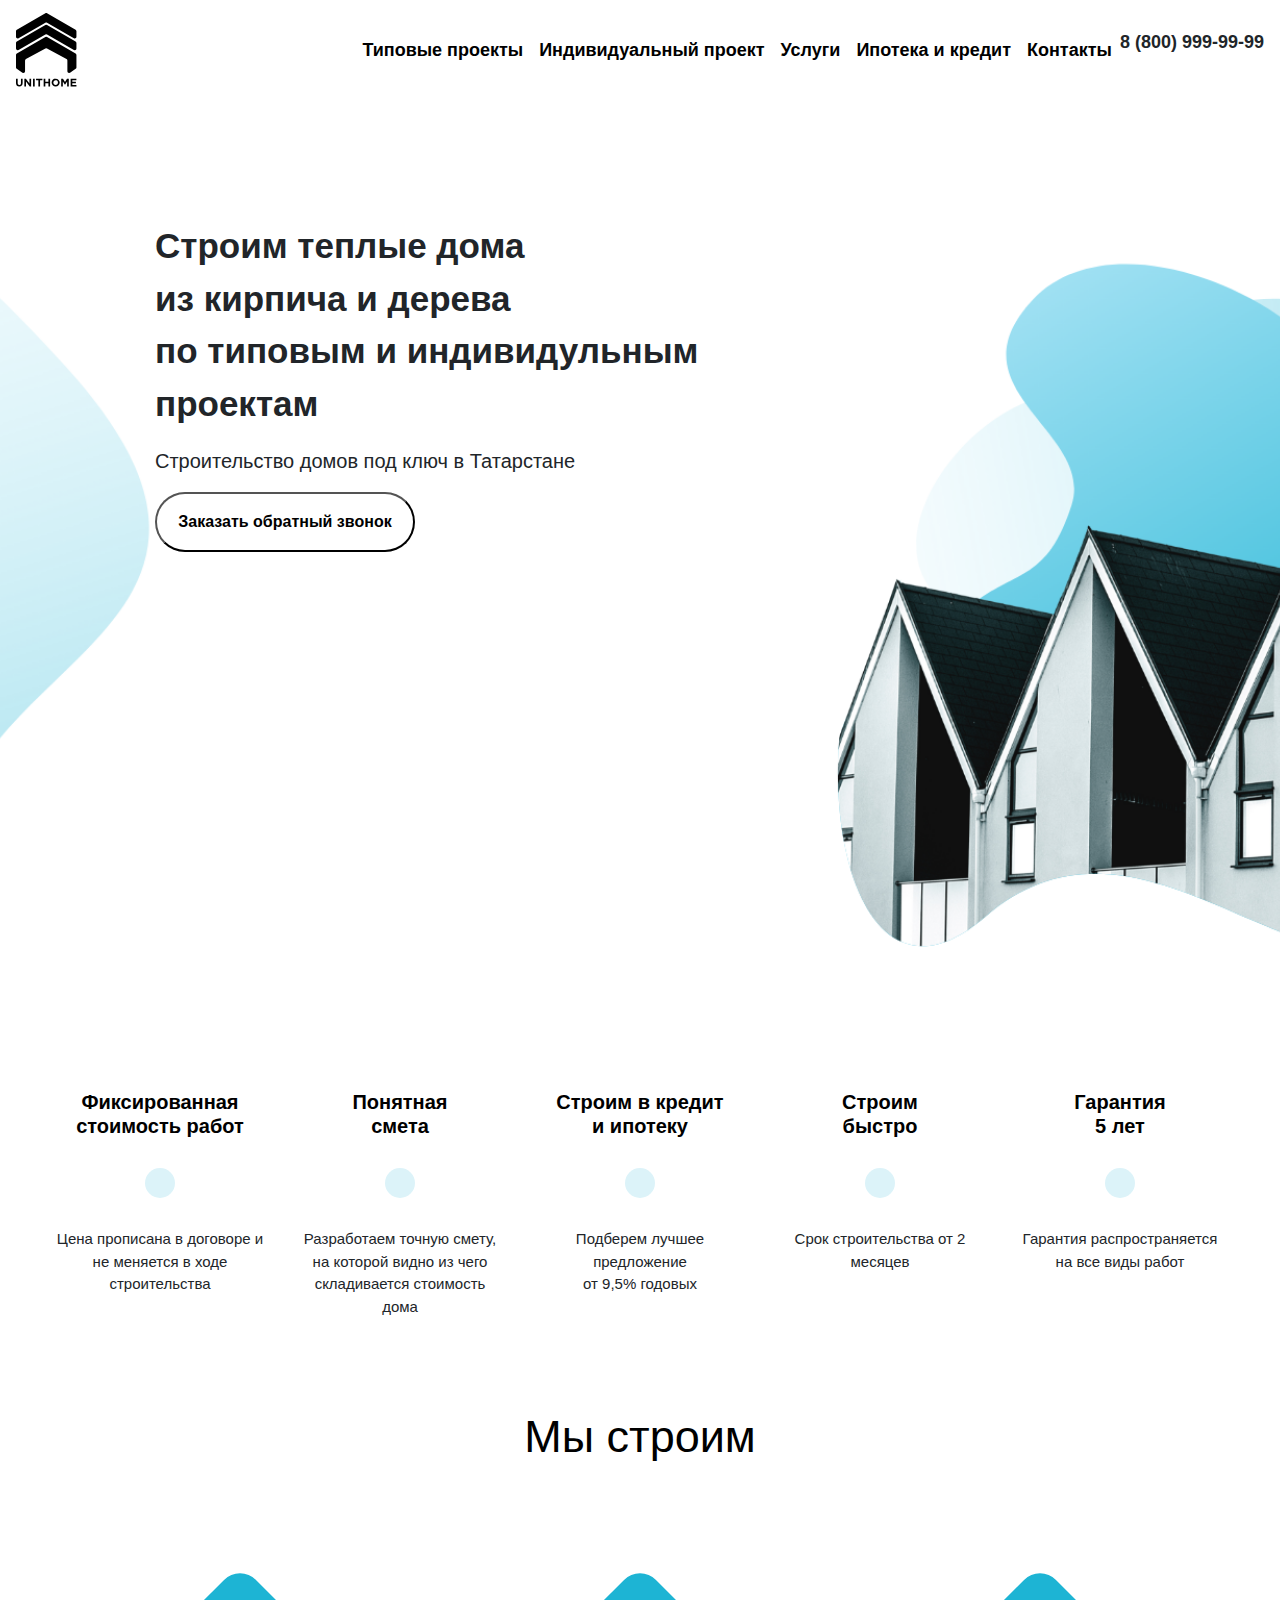
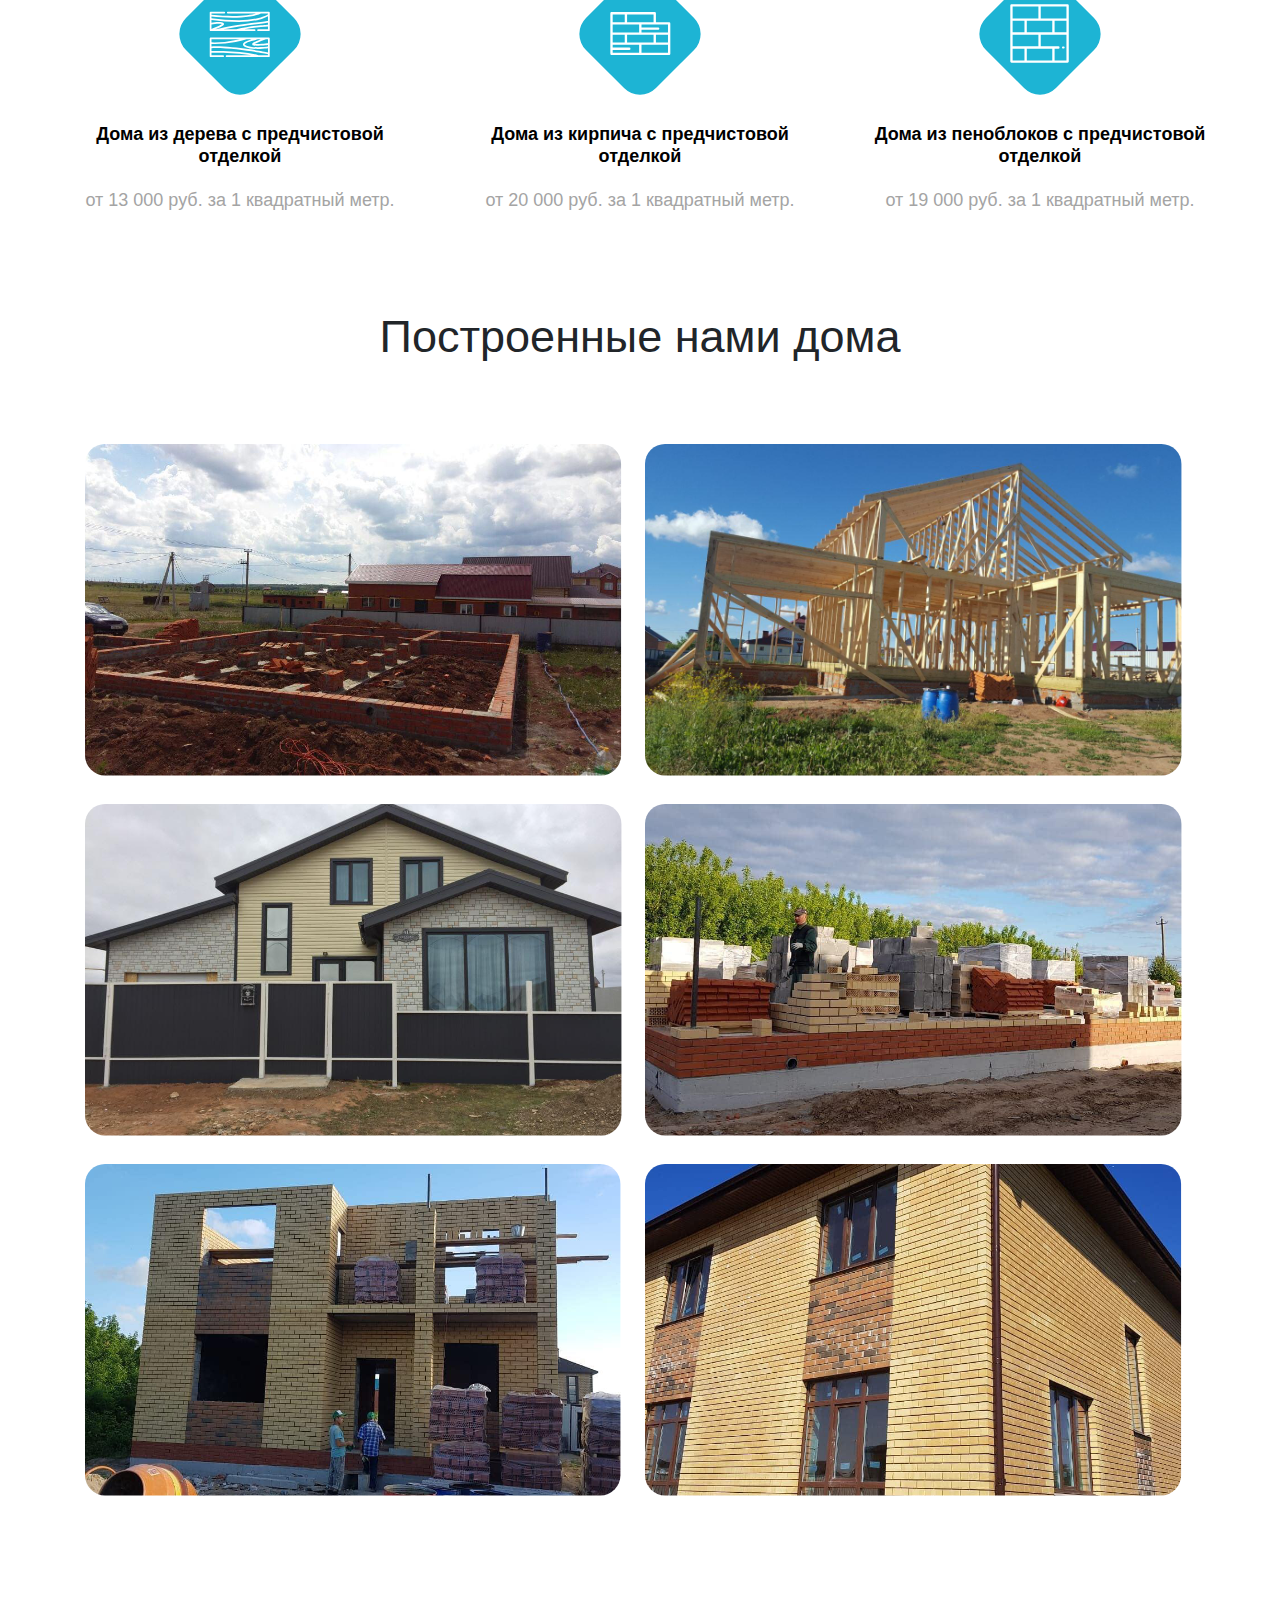
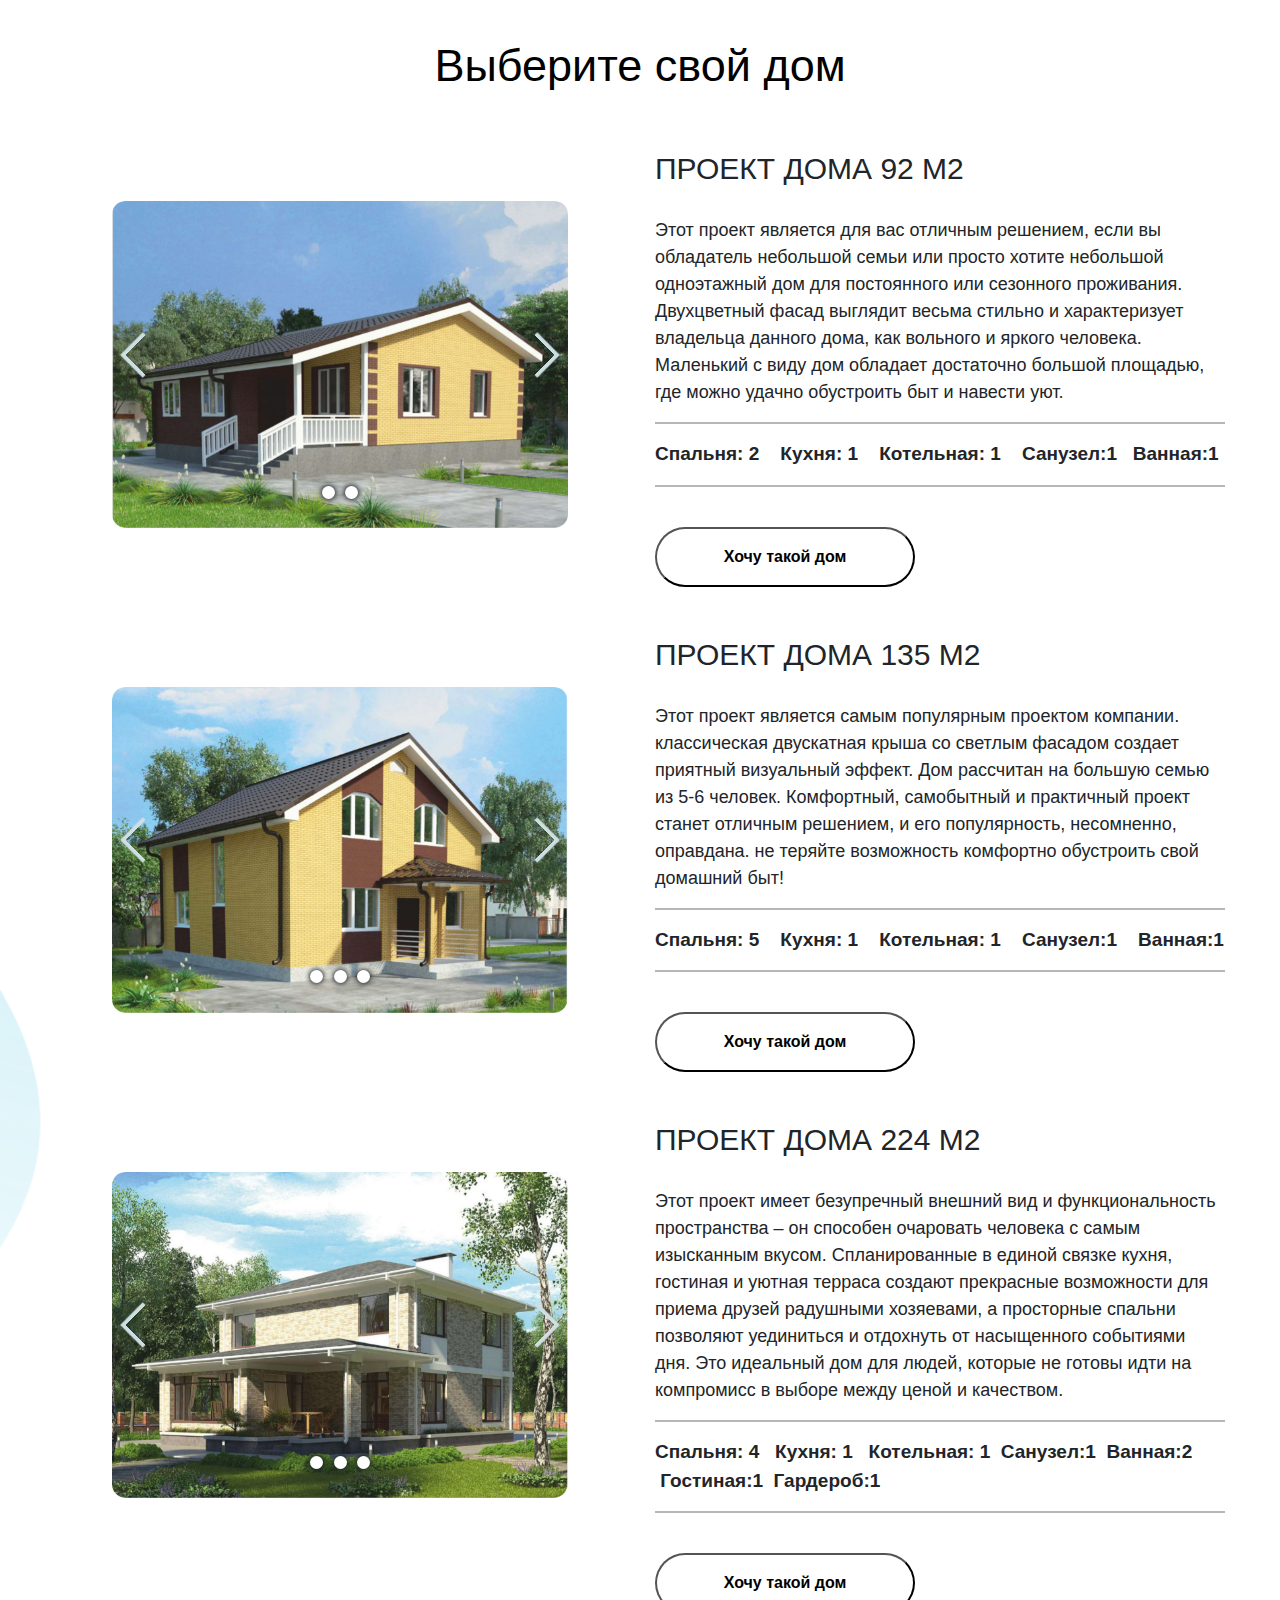
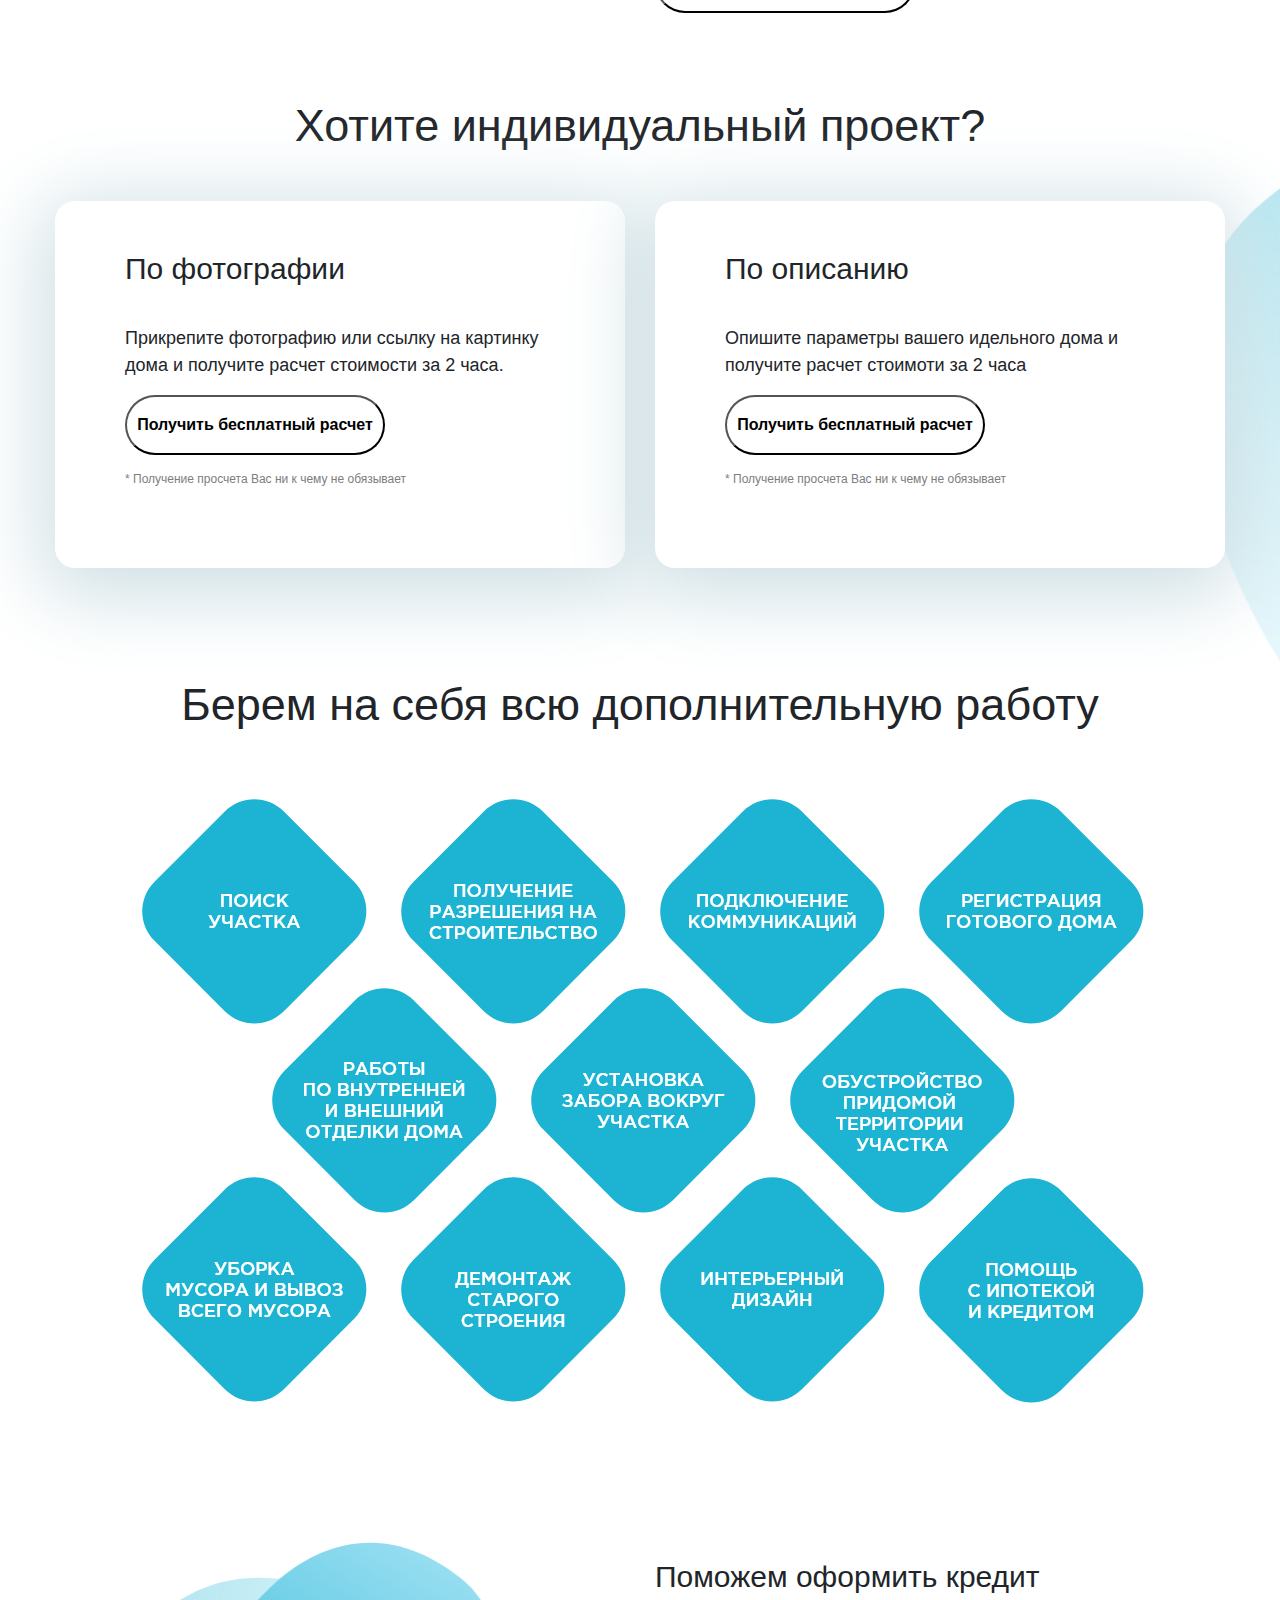
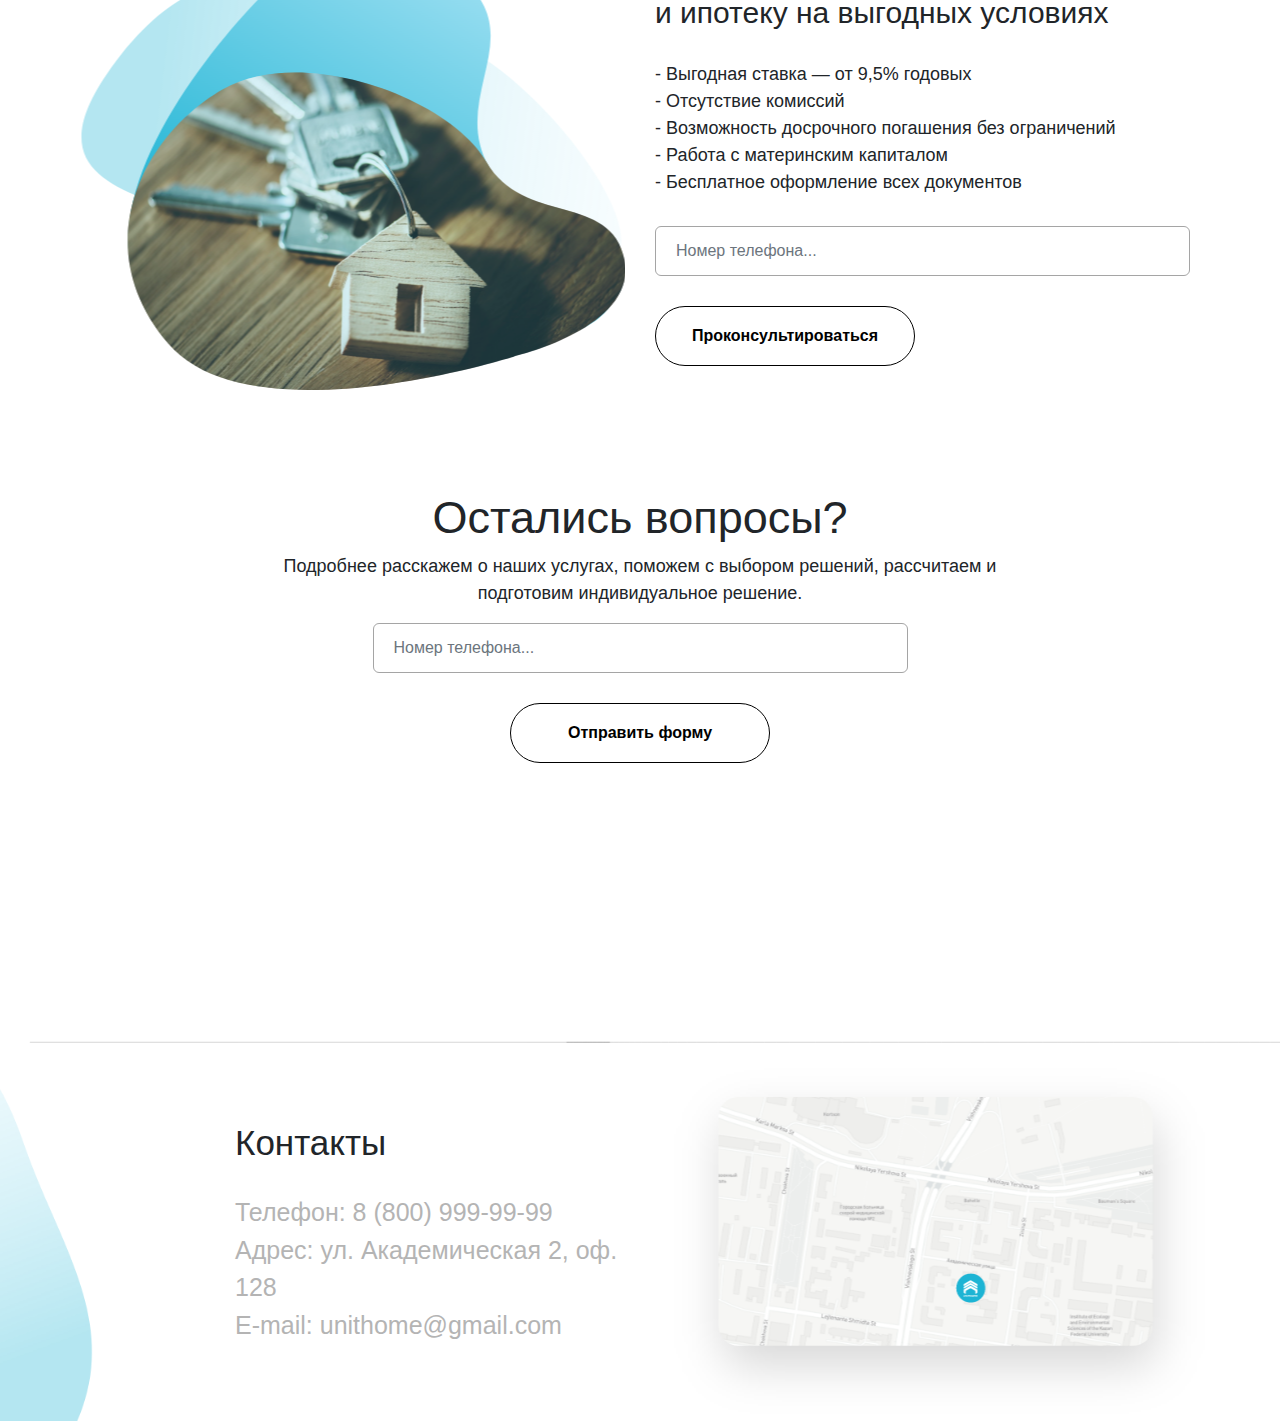
==== index.html @ dd81dcbd "ddd" ====
<!doctype html>
<html lang=ru>
<head>
    <meta charset="UTF-8">
    <meta name="viewport"
          content="width=device-width, user-scalable=no, initial-scale=1.0, maximum-scale=1.0, minimum-scale=1.0">
    <meta http-equiv="X-UA-Compatible" content="ie=edge">
    <title>UNITHOME</title>
    <link rel="stylesheet" href="css/bootstrap.min.css">
    <link href="css/lightbox.css" rel="stylesheet">
    <link rel="stylesheet" href="css/style.css">
</head>
<body>
<header>
    <div class="container">
        <div class="row">
            <nav class="navbar navbar-expand-lg bg-white  fixed-top">
                <a href="#" class="navbar-brand">
                    <img src="img/Group%2012.png" width="61" height="74" alt="logo">
                </a>
                <button class="navbar-toggler" type="button" data-toggle="collapse" data-target="#navbarSupportedContent" aria-controls="navbarSupportedContent" aria-expanded="false" aria-label="Toggle navigation">
                    &#9776;
                </button>
                <div class="collapse navbar-collapse " id="navbarSupportedContent">
                    <ul class="navbar-nav ml-auto">
                        <li class="nav-item active">
                            <a href="#" class="nav-link">Типовые проекты</a>
                        </li>
                        <li class="nav-item">
                            <a href="#" class="nav-link">Индивидуальный проект</a>
                        </li>
                        <li class="nav-item">
                            <a href="#" class="nav-link">Услуги</a>
                        </li>
                        <li class="nav-item">
                            <a href="#" class="nav-link">Ипотека и кредит</a>
                        </li>
                        <li class="nav-item">
                            <a href="#" class="nav-link">Контакты</a>
                        </li>
                        <li class="nav-item">
                            <p>8 (800) 999-99-99</p>
                        </li>
                    </ul>
                </div>
            </nav>
        </div>
        <div class="row">
            <div class="col">
                <div class="head-text">
                    <p>
                        Строим теплые дома <br>
                        из кирпича и дерева <br>
                        по типовым и индивидульным <br>проектам
                    </p>
                    <p class="tatar">
                        Строительство домов под ключ в Татарстане
                    </p>
                </div>
                <div class="head-button">
                    <button type="button" href="#myModal1" data-toggle="modal">
                        Заказать обратный звонок
                    </button>
                </div>
            </div>
        </div>
    </div>
</header>
<section class="block-1">
    <div class="container">
        <div class="row">
            <div class="col">
                <div class="box-item">
                    <h1>Фиксированная <br> стоимость работ</h1>
                    <div class="d1"></div>
                    <p class="box-text">Цена прописана в договоре и не меняется в ходе строительства</p>
                </div>
            </div>
            <div class="col">
                <div class="box-item">
                    <h1>Понятная<br> смета</h1>
                    <div class="d1"></div>
                    <p class="box-text">Разработаем точную смету, на которой видно из чего складивается стоимость
                        дома</p>
                </div>
            </div>
            <div class="col">
                <div class="box-item">
                    <h1>Строим в кредит<br> и ипотеку</h1>
                    <div class="d1"></div>
                    <p class="box-text">Подберем лучшее предложение<br> от 9,5% годовых</p>
                </div>
            </div>
            <div class="col">
                <div class="box-item">
                    <h1>Строим<br> быстро</h1>
                    <div class="d1"></div>
                    <p class="box-text">Срок строительства от 2 месяцев</p>
                </div>
            </div>
            <div class="col">
                <div class="box-item">
                    <h1>Гарантия<br> 5 лет</h1>
                    <div class="d1"></div>
                    <p class="box-text">Гарантия распространяется <br>на все виды работ</p>
                </div>
            </div>
        </div>
    </div>
</section>
<section class="block-2 ">
    <div class="container container-fluid">
        <div class="row">
            <div class="col">
                <div class="prom">
                    <h2>Мы строим</h2>
                </div>
            </div>
        </div>
        <div class="row">
            <div class="col">
                <div class="house-item">
                    <div class="d16">
                        <a href="#myModal3" data-toggle="modal">
                            <img src="img/wood-board.svg" alt="1">
                        </a>
                    </div>
                    <h2>Дома из дерева с предчистовой отделкой</h2>
                    <p>от 13 000 руб. за 1 квадратный метр.</p>
                </div>
            </div>
            <div class="col">
                <div class="house-item">
                    <div class="d17">
                        <a href="#myModal4" data-toggle="modal">
                            <img src="img/Group 106.svg" alt="1">
                        </a>
                    </div>
                    <h2>Дома из кирпича с предчистовой отделкой</h2>
                    <p>от 20 000 руб. за 1 квадратный метр.</p>
                </div>
            </div>
            <div class="col">
                <div class="house-item">
                    <div class="d15">
                        <a href="#myModal5" data-toggle="modal">
                            <img src="img/Group 108.svg" alt="1">
                        </a>
                    </div>
                    <h2>Дома из пеноблоков с предчистовой отделкой</h2>
                    <p>от 19 000 руб. за 1 квадратный метр.</p>
                </div>
            </div>
        </div>
        <div class="row">
            <div class="col">
                <div class="proj-house">
                    <h3>Построенные нами дома</h3>
                </div>
            </div>
        </div>
        <div class="lagr">
            <div class="proj-1 rectangle">
                <p>
                    <a href="img/proj-1.jpg" data-lightbox="image-1"> <img src="img/proj-11.png" alt="1"></a>
                </p>
            </div>
            <div class="proj-2 rectangle">
                <p>
                    <a href="img/proj-2.jpg" data-lightbox="image-1"> <img src="img/proj-22.png" alt="1"></a>
                </p>
            </div>
            <div class="proj-3 rectangle">
                <p>
                    <a href="img/proj-3.jpg" data-lightbox="image-1"> <img src="img/proj-33.png" alt="1"></a>
                </p>
            </div>
            <div class="proj-4 rectangle">
                <p>
                    <a href="img/proj-4.jpg" data-lightbox="image-1"> <img src="img/proj-44.png" alt="1"></a>
                </p>
            </div>
            <div class="proj-5 rectangle">
                <p>
                    <a href="img/proj-5.jpg" data-lightbox="image-1"> <img src="img/proj-55.png" alt="1"></a>
                </p>
            </div>
            <div class="proj-6 rectangle">
                <p>
                    <a href="img/proj-6.jpg" data-lightbox="image-1"> <img src="img/proj-66.png" alt="1"></a>
                </p>
            </div>
        </div>
    </div>
</section>
<section class="block-3">
    <div class="container">
        <div class="row">
            <div class="col">
                <div class="change">
                    <h3>Выберите свой дом</h3>
                </div>
            </div>
        </div>
        <div class="row">
            <div class="col">
                <div id="block-for-slider">
                    <div id="viewport" class="js-slider-one">
                        <ul id="slidewrapper" class="js-slidewrapper">
                            <li class="slide"><img src="img/92.png" alt="1" class="slide-img"></li>
                            <li class="slide"><img src="img/922.png" alt="2" class="slide-img"></li>
                        </ul>

                        <div id="prev-next-btns">
                            <div id="prev-btn" class="js-prevBtn"></div>
                            <div id="next-btn" class="js-nextBtn"></div>
                        </div>

                        <ul id="nav-btns">
                            <li class="slide-nav-btn js-navBtn"></li>
                            <li class="slide-nav-btn js-navBtn"></li>
                        </ul>
                    </div>
                </div>
            </div>
            <div class="col">
                <div class="slider-text">
                    <h3>ПРОЕКТ ДОМА <strong>92 М2</strong></h3>
                    <p>Этот проект является для вас отличным решением, если вы обладатель небольшой семьи или просто
                        хотите небольшой одноэтажный дом для постоянного или сезонного проживания. Двухцветный фасад
                        выглядит весьма стильно и характеризует владельца данного дома, как вольного и яркого человека.
                        Маленький с виду дом обладает достаточно большой площадью, где можно удачно обустроить быт и
                        навести уют.
                    </p>
                    <hr>
                    <p class="bedroom">Cпальня: 2 &#160;&#160; Кухня: 1 &#160;&#160; Котельная: 1 &#160;&#160; Санузел:1 &#160;&#160;Ванная:1</p>
                    <hr>
                    <div class="slider-button">
                        <button type="button" href="#myModal6" data-toggle="modal">
                            Хочу такой дом
                        </button>
                    </div>
                </div>
            </div>
        </div>
        <div class="row">
            <div class="col">
                <div id="block-for-slider">
                    <div id="viewport" class="js-slider-two">
                        <ul id="slidewrapper" class="js-slidewrapper">
                            <li class="slide"><img src="img/135.png" alt="1" class="slide-img"></li>
                            <li class="slide"><img src="img/1352.png" alt="2" class="slide-img"></li>
                            <li class="slide"><img src="img/1353.png" alt="3" class="slide-img"></li>
                        </ul>

                        <div id="prev-next-btns">
                            <div id="prev-btn" class="js-prevBtn"></div>
                            <div id="next-btn" class="js-nextBtn"></div>
                        </div>

                        <ul id="nav-btns">
                            <li class="slide-nav-btn js-navBtn"></li>
                            <li class="slide-nav-btn js-navBtn"></li>
                            <li class="slide-nav-btn js-navBtn"></li>
                        </ul>
                    </div>
                </div>
            </div>
            <div class="col">
                <div class="slider-text">
                    <h3>ПРОЕКТ ДОМА <strong>135 М2</strong></h3>
                    <p>Этот проект является самым популярным проектом компании. классическая двускатная крыша со светлым
                        фасадом создает приятный визуальный эффект.
                        Дом рассчитан на большую семью из 5-6 человек. Комфортный, самобытный и практичный проект
                        станет отличным решением, и его популярность, несомненно, оправдана. не теряйте возможность
                        комфортно обустроить свой домашний быт!
                    </p>
                    <hr>
                    <p class="bedroom">Cпальня: 5 &#160;&#160; Кухня: 1 &#160;&#160; Котельная: 1 &#160;&#160; Санузел:1 &#160;&#160; Ванная:1</p>
                    <hr>
                    <div class="slider-button">
                        <button type="button" href="#myModal6" data-toggle="modal">
                            Хочу такой дом
                        </button>
                    </div>
                </div>
            </div>
        </div>
        <div class="row">
            <div class="col">
                <div id="block-for-slider">
                    <div id="viewport" class="js-slider-three">
                        <ul id="slidewrapper" class="js-slidewrapper">
                            <li class="slide"><img src="img/224.png" alt="1" class="slide-img"></li>
                            <li class="slide"><img src="img/2242.png" alt="2" class="slide-img"></li>
                            <li class="slide"><img src="img/2243.png" alt="2" class="slide-img"></li>
                        </ul>

                        <div id="prev-next-btns">
                            <div id="prev-btn" class="js-prevBtn"></div>
                            <div id="next-btn" class="js-nextBtn"></div>
                        </div>

                        <ul id="nav-btns">
                            <li class="slide-nav-btn js-navBtn"></li>
                            <li class="slide-nav-btn js-navBtn"></li>
                            <li class="slide-nav-btn js-navBtn"></li>
                        </ul>
                    </div>
                </div>
            </div>
            <div class="col">
                <div class="slider-text">
                    <h3>ПРОЕКТ ДОМА <strong>224 М2</strong></h3>
                    <p>Этот проект имеет безупречный внешний вид и функциональность пространства – он способен очаровать
                        человека с самым изысканным вкусом. Спланированные в единой связке кухня, гостиная и уютная
                        терраса создают прекрасные возможности для приема друзей радушными хозяевами, а просторные
                        спальни позволяют уединиться и отдохнуть от насыщенного событиями дня. Это идеальный дом для
                        людей, которые не готовы идти на компромисс в выборе между ценой и качеством.
                    </p>
                    <hr>
                    <p class="bedroom">Cпальня: 4 &#160; Кухня: 1 &#160; Котельная: 1 &#160;Санузел:1 &#160;Ванная:2 &#160;Гостиная:1 &#160;Гардероб:1</p>
                    <hr>
                    <div class="slider-button">
                        <button type="button" href="#myModal6" data-toggle="modal">
                            Хочу такой дом
                        </button>
                    </div>
                </div>
            </div>
        </div>
    </div>
</section>
<section class="block-4">
    <div class="container">
        <div class="row">
            <div class="col">
                <div class="offer-text">
                    <h4>Хотите индивидуальный проект?</h4>
                </div>
            </div>
        </div>
        <div class="row">
            <div class="col">
                <div class="offer-item">
                    <h4>По фотографии</h4>
                    <p>
                        Прикрепите фотографию или ссылку на картинку
                        дома и получите расчет стоимости за 2 часа.
                    </p>
                    <button type="button" href="#myModal2" data-toggle="modal">
                        Получить бесплатный расчет
                    </button>
                    <p class="small-text">* Получение просчета Вас ни к чему не обязывает</p>
                </div>
            </div>
            <div class="col">
                <div class="offer-item">
                    <h4>По описанию</h4>
                    <p>
                        Опишите параметры вашего идельного дома и получите расчет стоимоти за 2 часа
                    </p>
                    <button type="button" href="#myModal2" data-toggle="modal">
                        Получить бесплатный расчет
                    </button>
                    <p class="small-text">* Получение просчета Вас ни к чему не обязывает</p>
                </div>
            </div>
        </div>
        <div class="row">
            <div class="col">
                <div class="work-item">
                    <h4>Берем на себя всю дополнительную работу</h4>
                </div>
            </div>
        </div>
        <div class="diamond-group">
            <div class="group-item-1">
                <p>
                    <a href="#myModal1" data-toggle="modal">
                        <img src="img/Group 122.png" alt="1">
                    </a>
                </p>
            </div>
            <div class="group-item-2">
                <p>
                    <a href="#myModal1" data-toggle="modal">
                        <img src="img/Group 123.png" alt="1">
                    </a>
                </p>
            </div>
            <div class="group-item-3">
                <p>
                    <a href="#myModal1" data-toggle="modal">
                        <img src="img/Group 124.png" alt="1">
                    </a>
                </p>
            </div>
            <div class="group-item-4">
                <p>
                    <a href="#myModal1" data-toggle="modal">
                        <img src="img/Group 125.png" alt="1">
                    </a>
                </p>
            </div>
            <div class="group-item-5">
                <p>
                    <a href="#myModal1" data-toggle="modal">
                        <img src="img/Group 126.png" alt="1">
                    </a>
                </p>
            </div>
            <div class="group-item-6">
                <p>
                    <a href="#myModal1" data-toggle="modal">
                        <img src="img/Group 127.png" alt="1">
                    </a>
                </p>
            </div>
            <div class="group-item-7 diamond">
                <p>
                    <a href="#myModal1" data-toggle="modal">
                        <img src="img/Group 128.png" alt="1">
                    </a>
                </p>
            </div>
            <div class="group-item-8 diamond">
                <p>
                    <a href="#myModal1" data-toggle="modal">
                        <img src="img/Group 129.png" alt="1">
                    </a>
                </p>
            </div>
            <div class="group-item-9 diamond">
                <p>
                    <a href="#myModal1" data-toggle="modal">
                        <img src="img/Group 130.png" alt="1">
                    </a>
                </p>
            </div>
            <div class="group-item-10 diamond">
                <p>
                    <a href="#myModal1" data-toggle="modal">
                        <img src="img/Group 131.png" alt="1">
                    </a>
                </p>
            </div>
            <div class="group-item-11 diamond">
                <p>
                    <a href="#myModal1" data-toggle="modal">
                        <img src="img/Group 132.png" alt="1">
                    </a>
                </p>
            </div>
        </div>
        <div class="row">
            <div class="col">
                <div class="bunch"></div>
            </div>
            <div class="col">
                <form action="mail.php" method="POST">
                    <div class="feedback">
                        <h4>Поможем оформить кредит<br>и ипотеку на выгодных условиях</h4>
                        <p>- Выгодная ставка — от 9,5% годовых <br>
                            - Отсутствие комиссий <br>
                            - Возможность досрочного погашения без ограничений <br>
                            - Работа с материнским капиталом <br>
                            - Бесплатное оформление всех документов
                        </p>
                        <input type="text" class="form-control" required name="user_phone" placeholder="Номер телефона...">
                        <div class="feedback-btn">
                            <button type="submit" class="btn btn-primary">
                                Проконсультироваться
                            </button>
                        </div>
                    </div>
                </form>
            </div>
        </div>
        <div class="row">
            <div class="col">
                <form action="mail.php" method="POST">
                    <div class="question">
                        <h4>Остались вопросы?</h4>
                        <p>
                            Подробнее расскажем о наших услугах, поможем с выбором решений,
                            рассчитаем и<br>подготовим индивидуальное решение.
                        </p>
                        <input type="text" class="form-control" required id="" name="user_phone" placeholder="Номер телефона...">
                        <div class="form-group">
                            <button type="submit" class="btn btn-primary">Отправить форму</button>
                        </div>
                    </div>
                </form>
            </div>
        </div>
    </div>
</section>
<section class="block-5">
    <div class="container">
        <div class="row">
            <div class="col">
                <div class="adress">
                    <h5>Контакты</h5>
                    <p>
                        Телефон: 8 (800) 999-99-99<br>
                        Адрес: ул. Академическая 2, оф. 128<br>
                        E-mail: unithome@gmail.com
                    </p>
                </div>
            </div>
            <div class="col">
                <div class="map-adres"></div>
            </div>
        </div>
    </div>
</section>
<div class="container">
    <form action="mail.php" method="POST">
        <div id="myModal1" class="modal fade">
            <div class="modal-dialog modal-dialog-centered modal-lg">
                <div class="modal-content">
                    <ul>
                        <li>
                            <div class="header-mod">
                                <h6 class="modal-title">
                                    В ближайшее время с Вами свяжется
                                    персональный менеджер и ответит на
                                    интересующие вопросы
                                </h6>
                            </div>
                        </li>
                        <li>
                            <div class="body-tel">
                                <input type="text" class="form-control" required id="" name="user_phone" placeholder="Номер телефона...">
                            </div>
                        </li>
                        <li>
                            <div class="footer-btn">
                                <button type="submit" class="btn btn-primary">Заказать обратный звонок</button>
                            </div>

                        </li>
                    </ul>
                </div>
            </div>
        </div>
    </form>
</div>
<div class="container">
    <form action="mail.php" method="POST" enctype="multipart/form-data">
        <div id="myModal2" class="modal fade">
            <div class="modal-dialog modal-dialog-centered modal-lg">
                <div class="modal-content">
                    <ul>
                        <li>
                            <div class="body-phone">
                                <input type="text" class="form-control" required id="" name="user_phone" placeholder="Номер телефона...">
                            </div>
                            <div class="body-param">
                                <input type="text" name="image_url" placeholder="Параметры дома или ссылка на фотографию...">
                            </div>
                        </li>
                        <li>
                            <div class="foto-btn">
                                <label for="uploaded_file">Добавить фотографию</label>
                                <input style="display: none" id="uploaded_file" type="file" name="uploaded_file">
                            </div>
                        </li>
                        <li>
                            <div class="footer-btn">
                                <button type="submit" class="btn btn-primary">Узнать стоимость дома</button>
                            </div>
                        </li>
                    </ul>
                </div>
            </div>
        </div>
    </form>
</div>
<div class="container">
    <form action="mail.php" method="POST">
        <div id="myModal3" class="modal fade">
            <div class="modal-dialog modal-dialog-centered modal-lg">
                <div class="modal-content">
                    <ul>
                        <li>
                            <div class="header-mod">
                                <h6 class="modal-title">
                                    В ближайшее время с Вами свяжется
                                    персональный менеджер и ответит на
                                    интересующие вопросы
                                </h6>
                            </div>
                        </li>
                        <li>
                            <div class="body-tel">
                                <input type="text" class="form-control" id="" required name="user_phone" placeholder="Номер телефона...">
                            </div>
                        </li>
                        <li>
                            <div class="footer-btn">
                                <button type="submit" class="btn btn-primary">Хочу дом из дерева</button>
                            </div>
                        </li>
                    </ul>
                </div>
            </div>
        </div>
    </form>
</div>
<div class="container">
    <form action="mail.php" method="POST">
        <div id="myModal4" class="modal fade">
            <div class="modal-dialog modal-dialog-centered modal-lg">
                <div class="modal-content">
                    <ul>
                        <li>
                            <div class="header-mod">
                                <h6 class="modal-title">
                                    В ближайшее время с Вами свяжется
                                    персональный менеджер и ответит на
                                    интересующие вопросы
                                </h6>
                            </div>
                        </li>
                        <li>
                            <div class="body-tel">
                                <input type="text" class="form-control" id="" required name="user_phone" placeholder="Номер телефона...">
                            </div>
                        </li>
                        <li>
                            <div class="footer-btn">
                                <button type="submit" class="btn btn-primary">Хочу дом из кирпича</button>
                            </div>
                        </li>
                    </ul>
                </div>
            </div>
        </div>
    </form>
</div>
<div class="container">
    <form action="mail.php" method="POST">
        <div id="myModal5" class="modal fade">
            <div class="modal-dialog modal-dialog-centered modal-lg">
                <div class="modal-content">
                    <ul>
                        <li>
                            <div class="header-mod">
                                <h6 class="modal-title">
                                    В ближайшее время с Вами свяжется
                                    персональный менеджер и ответит на
                                    интересующие вопросы
                                </h6>
                            </div>
                        </li>
                        <li>
                            <div class="body-tel">
                                <input type="text" class="form-control" id="" required name="user_phone" placeholder="Номер телефона...">
                            </div>
                        </li>
                        <li>
                            <div class="footer-btn">
                                <button type="submit" class="btn btn-primary">Хочу дом из пеноблоков</button>
                            </div>
                        </li>
                    </ul>
                </div>
            </div>
        </div>
    </form>
</div>
<div class="container">
    <form action="mail.php" method="POST">
        <div id="myModal6" class="modal fade">
            <div class="modal-dialog modal-dialog-centered modal-lg">
                <div class="modal-content">
                    <ul>
                        <li>
                            <div class="header-mod">
                                <h6 class="modal-title">
                                    В ближайшее время с Вами свяжется
                                    персональный менеджер и ответит на
                                    интересующие вопросы
                                </h6>
                            </div>
                        </li>
                        <li>
                            <div class="body-tel">
                                <input type="text" class="form-control" required id="" name="user_phone" placeholder="Номер телефона...">
                            </div>
                        </li>
                        <li>
                            <div class="footer-btn">
                                <button type="submit" class="btn btn-primary">Хочу такой дом</button>
                            </div>
                        </li>
                    </ul>
                </div>
            </div>
        </div>
    </form>
</div>
<script src="https://code.jquery.com/jquery-3.3.1.js"></script>
<script src="js/bootstrap.min.js"></script>
<script src="https://cdnjs.cloudflare.com/ajax/libs/popper.js/1.12.9/umd/popper.min.js" integrity="sha384-ApNbgh9B+Y1QKtv3Rn7W3mgPxhU9K/ScQsAP7hUibX39j7fakFPskvXusvfa0b4Q" crossorigin="anonymous"></script>
<script src="js/lightbox.js"></script>
<script src="js/site.js"></script>
<script src="js/main.js"></script>
</body>
</html>
---- css/style.css ----
body {
    font-size: 15px;
    font-family: 'GothamPro', sans-serif;
    margin: 0;
    padding: 0;
}

@font-face {
    font-family: Pompadur; /* Гарнитура шрифта */
    src: url(/font/GothamPro.ttf); /* Путь к файлу со шрифтом */
}

.container {
    max-width: 1640px;

}

header {
    background: url('../img/Group102.png') no-repeat top/cover;
    height: 950px;
    margin-bottom: 140px;
}

header .navbar ul li {
    list-style-type: none;
    font-size: 18px;
}

header .navbar-nav p {
    font-weight: bold;
}

header .navbar-brand {

}

header .navbar a {
    font-size: 18px;
    font-weight: bold;
    color: #000;
}

header .navbar ul li{
    text-align: center;
    padding: 0;
}

header .navbar a:hover {
    color: #1DB4D4;
    text-decoration: none;
}

header .head-text {
    margin: 320px 0 0 140px;
}

header .head-text p {
    font-weight: bold;
    font-size: 45px;
}

header .head-text .tatar {
    font-size: 20px;
    font-weight: 100;
}

header .head-button {
    margin: 140px 0 0 140px;
}

header .head-button button {
    background: transparent;
    color: #000;
    width: 260px;
    height: 60px;
    border-radius: 30px;
    border-color: #000;
    font-size: 16px;
    font-weight: bold;
}

header .head-button button:hover {
    outline: none;
    border: none;
    background: #1DB4D4;
    color: #fff;
    cursor: pointer;
}

header .head-button button:focus {
    outline: none;
}

.block-1 .box-item {
    width: 260px;
    height: 250px;
    text-align: center;
    margin: 0 auto;
}

.block-1 .box-item h1 {
    font-size: 20px;
    color: #000000;
    text-align: center;
    font-weight: bold;
}

.block-1 .box-item .d1 {
    width: 30px;
    height: 30px;
    border-radius: 50%;
    background-color: #DCF3F9;
    margin: 30px auto;
}

.block-2 {
    background: url('../img/Group 141.png') no-repeat top;
    height: 879px;
    margin-bottom: 550px;
}

.block-2 .prom h2 {
    text-align: center;
    font-size: 45px;
    color: #000000;
}

.block-2 .prom {
    margin-top: 100px;
    margin-bottom: 100px;
}

.block-2 .house-item h2 {
    font-size: 18px;
    color: #000;
    font-weight: bold;
    text-align: center;
    margin-top: 20px;
}

.block-2 .house-item p {
    font-size: 18px;
    color: #A4A4A4;
    font-weight: 100;
    text-align: center;
    margin-top: 20px;
}

.block-2 .prom-text {
    float: left;
    margin-left: 25px;
    padding-top: 97px;
}

.block-2 .d17 {
    text-align: center;
}

.block-2 .d16 {
    text-align: center;
}

.block-2 .d15 {
    text-align: center;
}

.block-2 .proj-house {
    text-align: center;
    font-size: 45px;
    margin: 80px 0 80px 0;
}

.block-2 .proj-house h3 {
    font-size: 45px;
}

.lagr {
    display: grid;
    grid-template-rows: 360px 360px;
    grid-template-columns: 560px 560px 560px;
}

.block-3 {
    background: url('../img/Group 142.png') no-repeat top/cover;
    height: 1750px;
    margin-bottom: 170px;
}

#block-for-slider {
    width: 80%;
    margin: 0 auto;
    margin-top: 100px;
}

#viewport {
    width: 100%;
    position: relative;
    overflow: hidden;
    -webkit-user-select: none;
    -moz-user-select: none;
    -ms-user-select: none;
    -o-user-select: none;
    user-select: none;

}

#slidewrapper {
    position: relative;
    width: calc(100% * 4);
    -webkit-transition: 1s;
    -o-transition: 1s;
    transition: 1s;
    -webkit-transition-timing-function: cubic-bezier(.67, .01, .23, 1);
    -o-transition-timing-function: cubic-bezier(.67, .01, .23, 1);
    transition-timing-function: cubic-bezier(.67, .01, .23, 1);
}

#slidewrapper, #slidewrapper ul, #slidewrapper li {
    margin: 0;
    padding: 0;
}

.slide {
    width: calc(100% / 4);
    list-style: none;
    display: inline;
    float: left;
}

.slide-img {
    width: 100%;
}

#prev-btn, #next-btn {
    position: absolute;
    width: 50px;
    height: 50px;
    background-color: transparent;
    top: calc(50% - 25px);
    border: solid transparent;
    box-shadow: 3px 3px 1px 1px #CEDFE4;
    border-width: 0 3px 3px 0;
    display: inline-block;
    padding: 3px;
}

#prev-btn:hover, #next-btn:hover {
    cursor: pointer;
}

#prev-btn {
    left: 20px;
    transform: rotate(135deg);
    -webkit-transform: rotate(135deg);
}

#next-btn {
    right: 20px;
    transform: rotate(-45deg);
    -webkit-transform: rotate(-45deg);
}


#nav-btns {
    position: absolute;
    width: 100%;
    bottom: 20px;
    padding: 0;
    margin: 0;
    text-align: center;
}

.slide-nav-btn {
    position: relative;
    display: inline-block;
    list-style: none;
    width: 20px;
    height: 20px;
    background-color: #fff;
    border-radius: 50%;
    margin: 3px;
    box-shadow: 0 0 5px 1px;
}


.slide-nav-btn:hover {
    cursor: pointer;
}

.block-3 .change {
    margin-top: 150px;
}

.block-3 .change h3 {
    text-align: center;
    font-size: 45px;
    color: #000000;
}

.block-3 .slider-text {
    margin-top: 120px;
}

.block-3 .slider-text h3 {
    font-size: 30px;
    font-weight: 100;
    margin-bottom: 50px;
}

.block-3 .slider-text p {
    font-size: 18px;
    font-weight: 100;
}

.block-3 hr {
    border: none;
    background-color: #B7B7B7;
    color: #B7B7B7;
    height: 2px;
}

.block-3 .slider-text .bedroom {
    font-weight: bold;
    font-size: 19px;
}

.block-3 .slider-text button {
    background: transparent;
    color: #000;
    width: 260px;
    height: 60px;
    border-radius: 30px;
    border-color: #000;
    font-size: 16px;
    font-weight: bold;
}

.block-3 .slider-text button:hover {
    outline: none;
    border: none;
    background: #1DB4D4;
    color: #fff;
    cursor: pointer;
}

.block-3 .slider-text button:focus {
    outline: none;
}

.block-3 .slider-text .slider-button {
    margin-top: 40px;
}

.block-4 {
    background: url('../img/Group 148.png') no-repeat top;
    height: 2393px;
    margin-bottom: 140px;
}

.block-4 .offer-text {
    text-align: center;
}

.block-4 .offer-text h4 {
    font-size: 45px;
}

.block-4 .offer-item {
    width: 680px;
    height: 100%;
    box-shadow: 0 14px 80px 14px #CEDFE4;
    border-radius: 20px;
    margin: 80px 0 0 100px;
    background: #fff;
    padding-left: 70px;
}

.block-4 .offer-item h4 {
    font-size: 30px;
    padding: 80px 0 0 0;
}

.block-4 .offer-item p {
    font-size: 18px;
    padding: 50px 70px 0 0;
}

.block-4 .offer-item button {
    background: transparent;
    color: #000;
    width: 260px;
    height: 60px;
    border-radius: 30px;
    border-color: #000;
    font-size: 16px;
    font-weight: bold;
}

.block-4 .offer-item button:hover {
    outline: none;
    border: none;
    background: #1DB4D4;
    color: #fff;
    cursor: pointer;
}

.block-4 .offer-item button:focus {
    outline: none;
}

.block-4 .offer-item .small-text {
    font-size: 12px;
    color: #7D7D7D;
    margin-top: -35px;
}

.block-4 .work-item {
    text-align: center;
    margin: 150px 0 50px 0;
}

.block-4 .work-item h4 {
    font-size: 45px;
}

.block-4 .diamond-group {
    display: grid;
    grid-template-rows: 259px 259px;
    grid-template-columns: 259px 259px 259px 259px 259px 259px;
    margin-left: 30px;
}

.block-4 .group-item-7 {
    margin: -70px 0 0 130px;
}

.block-4 .group-item-8 {
    margin: -70px 0 0 130px;
}

.block-4 .group-item-9 {
    margin: -70px 0 0 130px;
}

.block-4 .group-item-10 {
    margin: -70px 0 0 130px;
}

.block-4 .group-item-11 {
    margin: -70px 0 0 130px;
}

.block-4 .bunch {
    background: url('../img/Group 133.png') no-repeat top;
    height: 572px;
    margin-top: 90px;
}

.block-4 .feedback h4 {
    font-size: 30px;
    margin-top: 200px;
}

.block-4 .feedback p {
    font-size: 18px;
    margin-top: 30px;
}

.block-4 .feedback input {
    width: 535px;
    height: 50px;
    border-radius: 6px;
    outline: none;
    margin-top: 30px;
    padding-left: 20px;
    border-color: #A5A5A5;
}

.block-4 .feedback button {
    background: transparent;
    color: #000;
    width: 260px;
    height: 60px;
    border-radius: 30px;
    border-color: #000;
    font-size: 16px;
    font-weight: bold;
    margin-top: 30px;
}

.block-4 .feedback button:hover {
    outline: none;
    border: none;
    background: #1DB4D4;
    color: #fff;
    cursor: pointer;
}

.block-4 .feedback button:focus {
    outline: none;
}

.block-4 .question {
    text-align: center;
    margin-top: 100px;
}

.block-4 .question h4 {
    font-size: 45px;
}

.block-4 .question p {
    font-size: 18px;
}

.block-4 .question input {
    width: 535px;
    height: 50px;
    border-radius: 6px;
    outline: none;
    margin-top: 30px;
    padding-left: 20px;
    border-color: #A5A5A5;
    margin: 0 auto;
}

.block-4 .question button {
    background: transparent;
    color: #000;
    width: 260px;
    height: 60px;
    border-radius: 30px;
    border-color: #000;
    font-size: 16px;
    font-weight: bold;
    margin-top: 30px;
}

.block-4 .question button:hover {
    outline: none;
    border: none;
    background: #1DB4D4;
    color: #fff;
    cursor: pointer;
}

.block-4 .question button:focus {
    outline: none;
}

.block-5 {
    background: url('../img/Group 1123.png') no-repeat top/cover;
    height: 479px;
}

.block-5 .adress {
    margin: 90px 0 0 180px;
}

.block-5 .adress h5 {
    font-size: 45px;
    margin-bottom: 50px;
}

.block-5 .adress p {
    font-size: 35px;
    color: #B4B4B4;
    font-weight: 100;
}

.block-5 .map-adres {
    background: url('../img/Group 137.png') no-repeat top;
    height: 480px;
}

@media screen and (min-width: 1024px) and (max-width: 1740px) {

    header {
        background: url('../img/Group102.png') no-repeat top/cover;
    }

    .container {
        width: 1200px;
    }

    /*header .logo {*/
    /*width: 85px;*/
    /*margin: 15px 116px 0 0;*/
    /*}*/
    /*header .navbar {*/
    /*margin-top: 19px;*/
    /*}*/
    /*header .navbar a {*/
    /*margin-left: 14px;*/
    /*font-size: 16px;*/
    /*}*/
    /*header .tel {*/
    /*margin: 27px 0 0 0;*/
    /*font-size: 16px;*/
    /*}*/
    header .head-text {
        margin: 220px 0 0 100px;
    }

    header .head-text p {
        font-weight: bold;
        font-size: 35px;
    }

    header .head-button {
        margin: 5px 0 0 100px;
    }

    .block-1 .box-item {
        width: 210px;
        height: 220px;
        text-align: center;
        margin: 0 auto;
    }

    .block-2 .proj-house {
        text-align: center;
        font-size: 45px;
        margin: 80px 0 80px 0;
    }

    .block-2 {
        margin-bottom: 900px;
    }

    .lagr {
        display: grid;
        grid-template-rows: 360px 360px 360px;
        grid-template-columns: 560px 560px;
        margin-left: 30px;
    }

    #prev-btn, #next-btn {
        width: 30px;
        height: 30px;
    }

    .slide-nav-btn {
        height: 13px;
        width: 13px;
    }

    .block-3 .slider-text {
        margin-top: 50px;
    }

    .block-3 .slider-text h3 {
        margin-bottom: 30px;
    }

    .block-3 {
        height: 1550px;
        margin-bottom: 260px;
    }

    .block-4 .offer-item {
        width: 100%;
        height: 100%;
        margin: 40px auto;
    }

    .block-4 .offer-item h4 {
        font-size: 30px;
        padding-top: 50px;
    }

    .block-4 .offer-item p {
        font-size: 18px;
        padding: 30px 70px 0 0;
    }

    .block-4 .offer-item .small-text {
        margin-top: -15px;
    }

    .block-4 .diamond-group {
        display: grid;
        grid-template-rows: 259px 259px 259px;
        grid-template-columns: 259px 259px 259px 259px;
        margin-left: 70px;
    }

    .block-4 .group-item-5 {
        margin: -70px 0 0 130px;
    }

    .block-4 .group-item-6 {
        margin: -70px 0 0 130px;
    }

    .block-4 .group-item-7 {
        margin: -70px 0 0 130px;
    }

    .block-4 .group-item-8 {
        margin: 120px 0 0 0;
    }

    .block-4 .group-item-9 {
        margin: -140px 0 0 0;
    }

    .block-4 .group-item-10 {
        margin: -140px 0 0 0;
    }

    .block-4 .group-item-11 {
        margin: -140px 0 0 0;
    }

    .block-4 .bunch {
        background: url('../img/Group 132 small.png') no-repeat top;
        height: 492px;
        margin-top: -60px;
    }

    .block-4 .feedback {
        margin-top: -200px;
    }

    .block-5 {
        height: 389px;
    }

    .block-5 .adress h5 {
        font-size: 35px;
        margin-bottom: 30px;
    }

    .block-5 .adress p {
        font-size: 25px;
        color: #B4B4B4;
        font-weight: 100;
    }

    .block-5 .map-adres {
        background: url('../img/map small.png') no-repeat top;
        height: 376px;
        margin-top: 10px;

    }
}

@media screen and (min-width: 320px) and (max-width: 425px) {

    header .navbar-brand{
        padding: 15px;
    }
    header .navbar ul li{
        text-align: center;
        padding: 0;
    }

    header .nav-item{
        text-align: center;
    }
}

/*@media screen  and (max-width: 768px) {*/

/*header .navbar-brand{*/
/*padding: 15px;*/
/*}*/
/*header .navbar ul li{*/
/*text-align: center;*/
/*padding: 0;*/
/*}*/

/*header .navbar ul li:last-child{*/
/*margin: 0;*/
/*}*/

/*header .nav-item{*/
/*text-align: center;*/
/*}*/
/*}*/

/*@media screen and (max-width: 1024px){*/

/*header .navbar-brand{*/
/*padding: 15px ;*/
/*}*/
/*header .navbar ul li{*/
/*text-align: center;*/
/*padding: 0;*/
/*font-size: 15px;*/
/*margin: 0 0 0 10px;*/
/*}*/

/*header .navbar ul li a{*/
/*font-size: 15px;*/
/*}*/

/*header .navbar ul li:last-child{*/
/*margin: 12px 0 0 50px;*/
/*}*/

/*header .nav-item{*/
/*text-align: center;*/
/*}*/
/*}*/

/*@media screen and (max-width: 1440px){*/

/*header .navbar-brand{*/
/*padding-right: 15px ;*/
/*}*/
/*header .navbar ul li{*/
/*text-align: center;*/
/*padding: 0;*/
/*font-size: 15px;*/
/*margin: 0;*/
/*}*/

/*header .navbar-collapse{*/
/*left: 20px;*/
/*}*/
/*header .navbar ul li a{*/
/*font-size: 15px;*/
/*}*/

/*header .navbar ul li:last-child{*/
/*margin: 11px 0 0 50px;*/
/*font-weight: bold;*/
/*}*/

/*header .nav-item{*/
/*text-align: center;*/
/*}*/
/*}*/

.modal {
    background: rgba(220, 244, 248, 0.7);

}

.modal-content {
    border-radius: 20px;
    height: 370px;
    width: 815px;
    padding: 55px 90px 0 80px;
}


.modal .modal-content ul li {
    list-style-type: none;
}

.modal .header-mod h6 {
    font-size: 24px;
    font-weight: 500;
}

.modal .header-mod {
    margin-bottom: 20px;
}

.modal .body-tel input {
    width: 570px;
    height: 50px;
    border-radius: 6px;
    padding-left: 20px;
    outline: none;
    border-color: #BFBFBF;
}

input::-webkit-input-placeholder {
    font-size: 16px;
    font-family: 'GothamPro', sans-serif;
}

.modal .footer-btn button {
    background: transparent;
    color: #000;
    width: 260px;
    height: 60px;
    border-radius: 30px;
    border-color: #000;
    font-size: 16px;
    font-weight: bold;
    margin-top: 30px;
    outline: none;
}

.modal .footer-btn button:hover {
    outline: none;
    border: none;
    background: #1DB4D4;
    color: #fff;
    cursor: pointer;
}

.modal .footer-btn button:focus {
    outline: none;

}

.modal .body-phone input {
    width: 570px;
    height: 50px;
    border-radius: 6px;
    border-color: #BFBFBF;
    padding-left: 20px;
}


.modal .body-param input {
    width: 570px;
    height: 50px;
    margin-top: 25px;
    border-radius: 6px;
    border-color: #BFBFBF;
    padding-left: 20px;
}

.modal .foto-btn button {
    background: transparent;
    color: #000;
    width: 260px;
    height: 60px;
    border-radius: 30px;
    border-color: #000;
    font-size: 16px;
    font-weight: bold;
    margin-top: 30px;
    outline: none;
}

.modal .foto-btn button:hover {
    outline: none;
    border: none;
    background: #1DB4D4;
    color: #fff;
    cursor: pointer;
}

.modal .foto-btn button:focus {
    outline: none;
}

.modal .foto-btn input {
    width: 275px;
    height: 50px;
    border-radius: 6px;
    border-color: #BFBFBF;
    padding-left: 20px;
    margin-left: 30px;
}
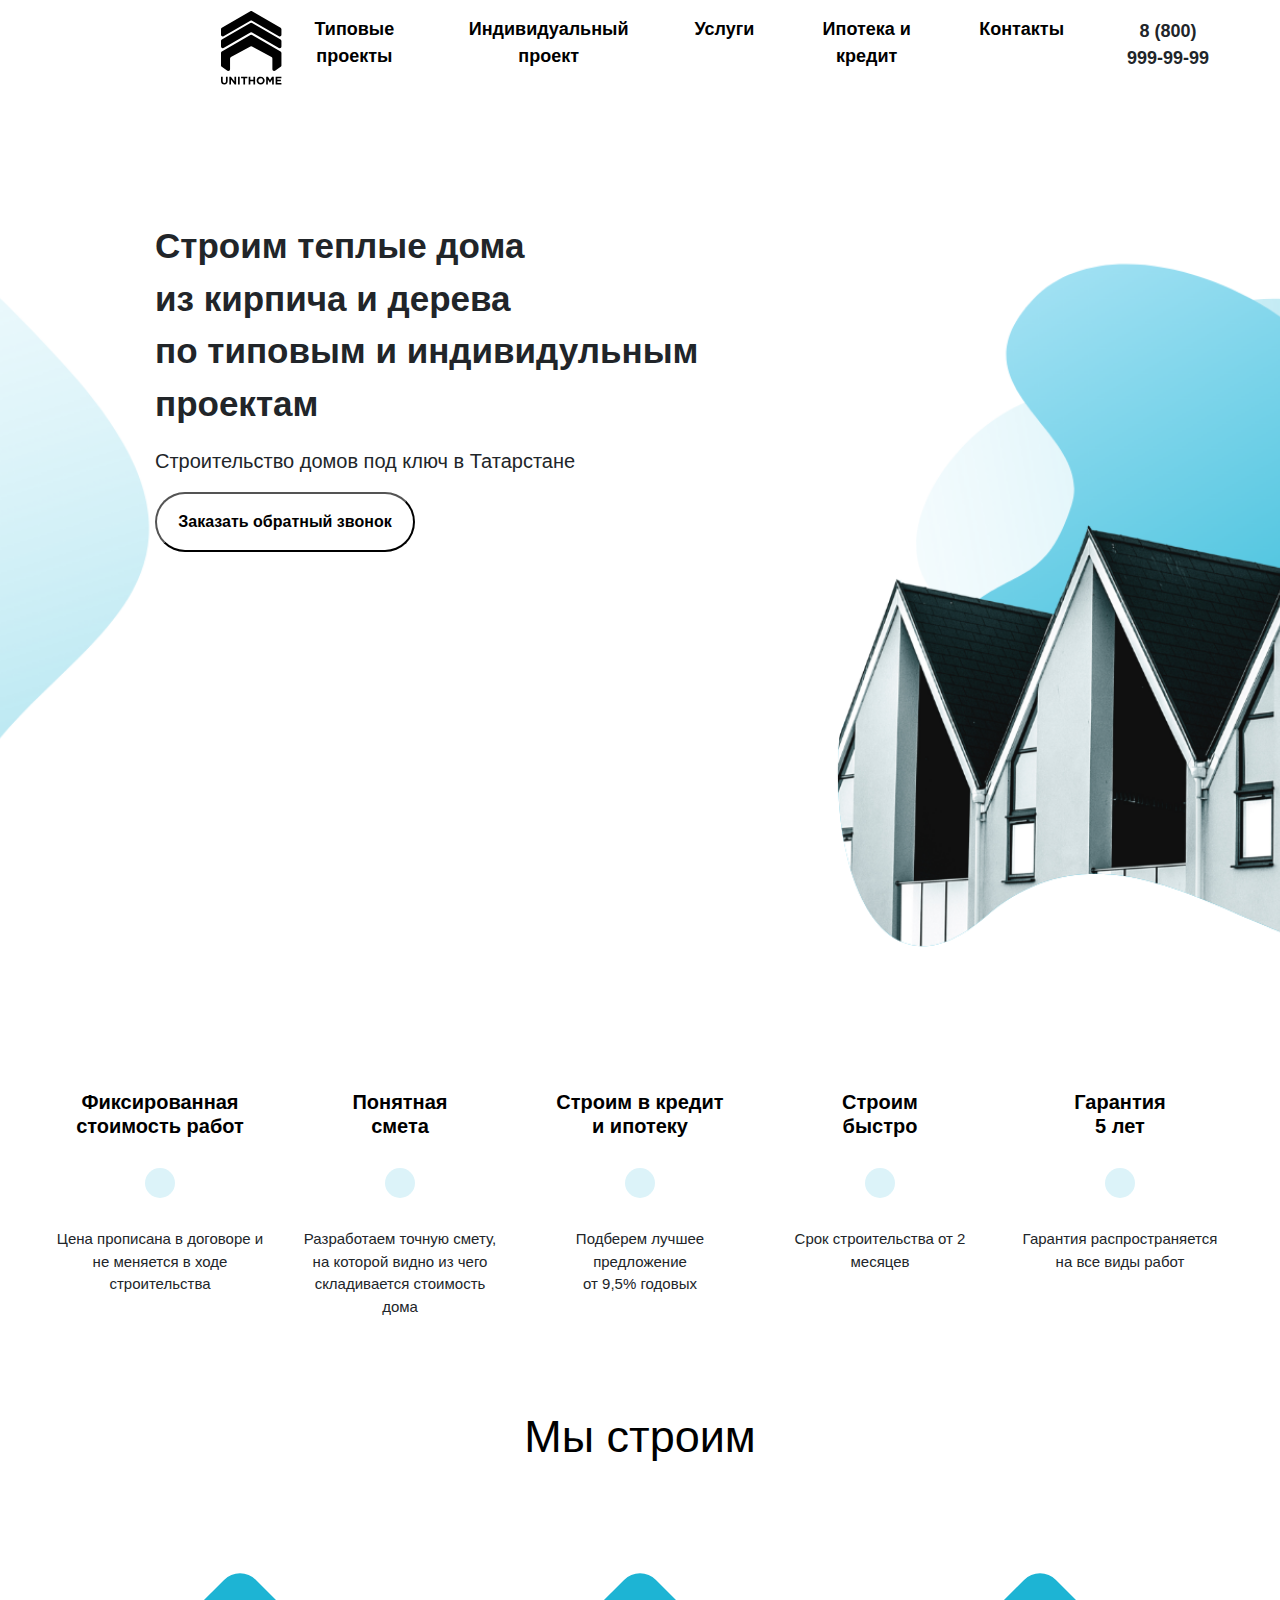
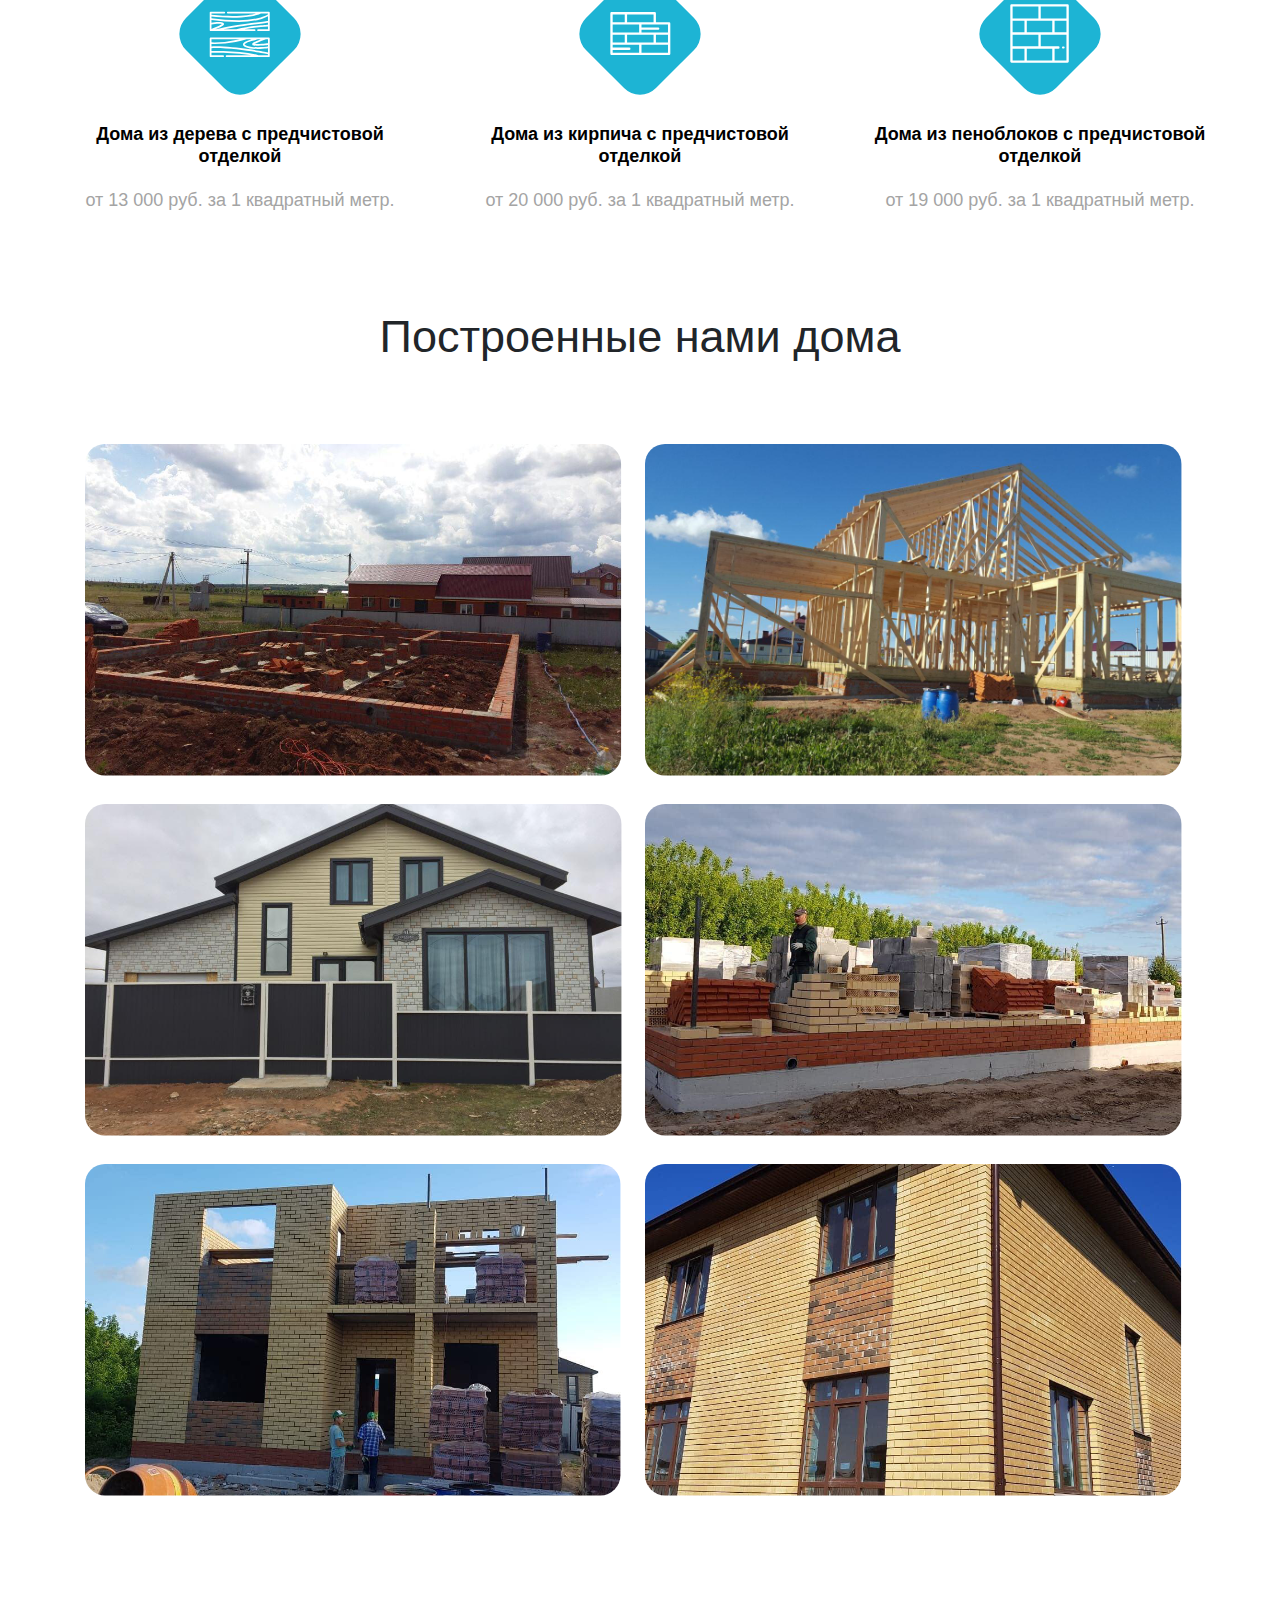
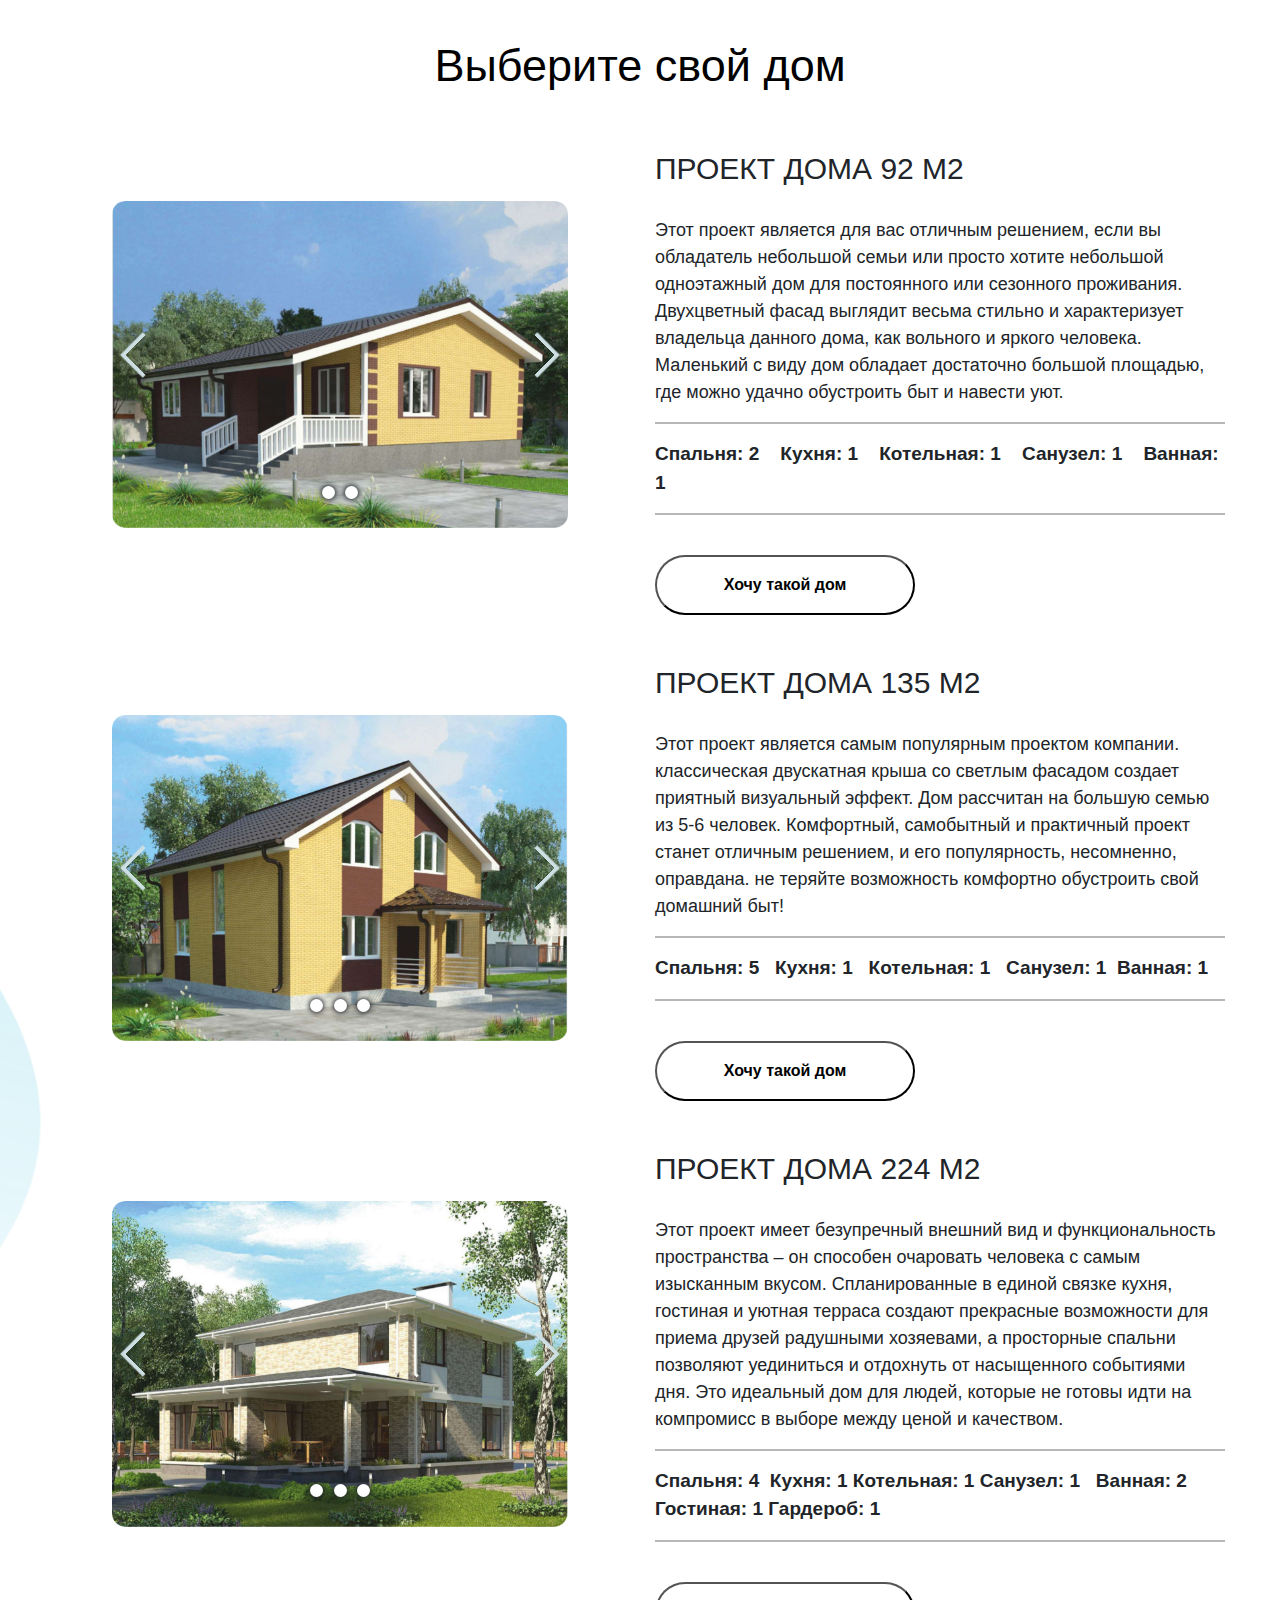
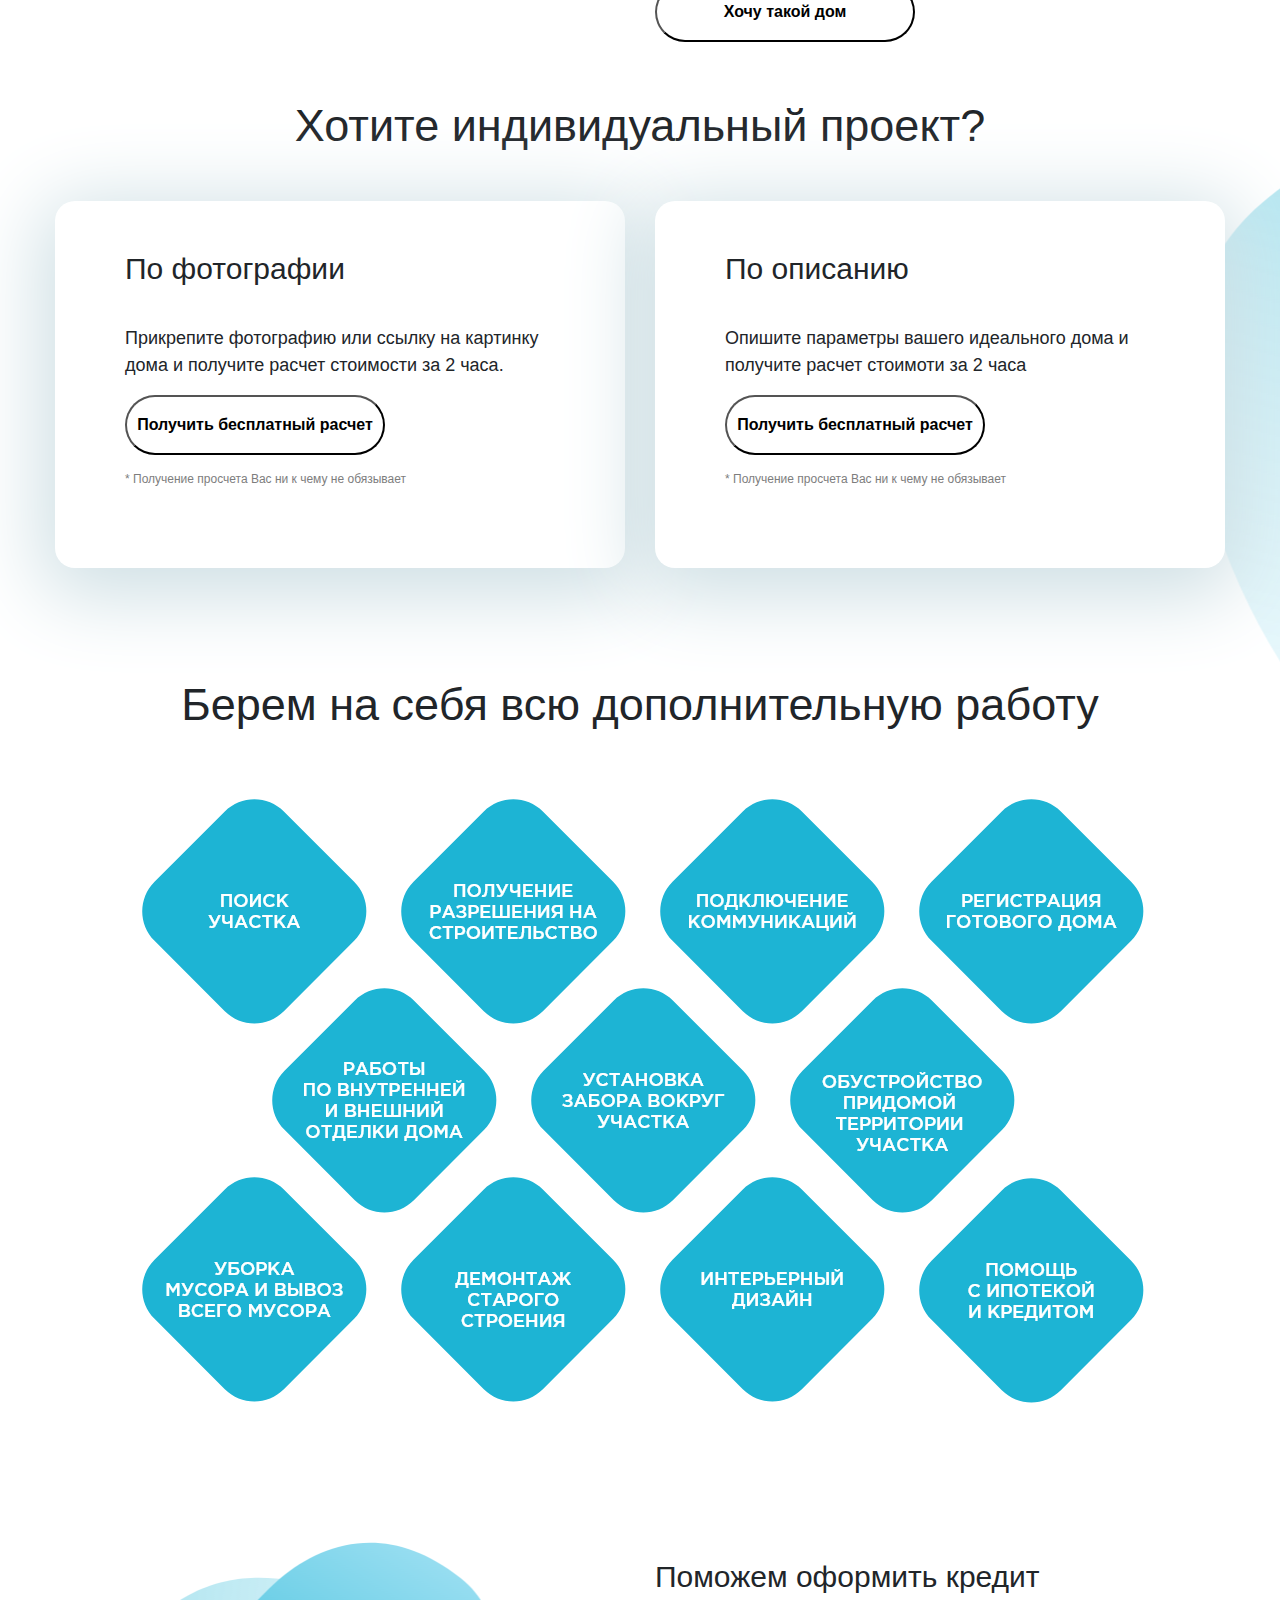
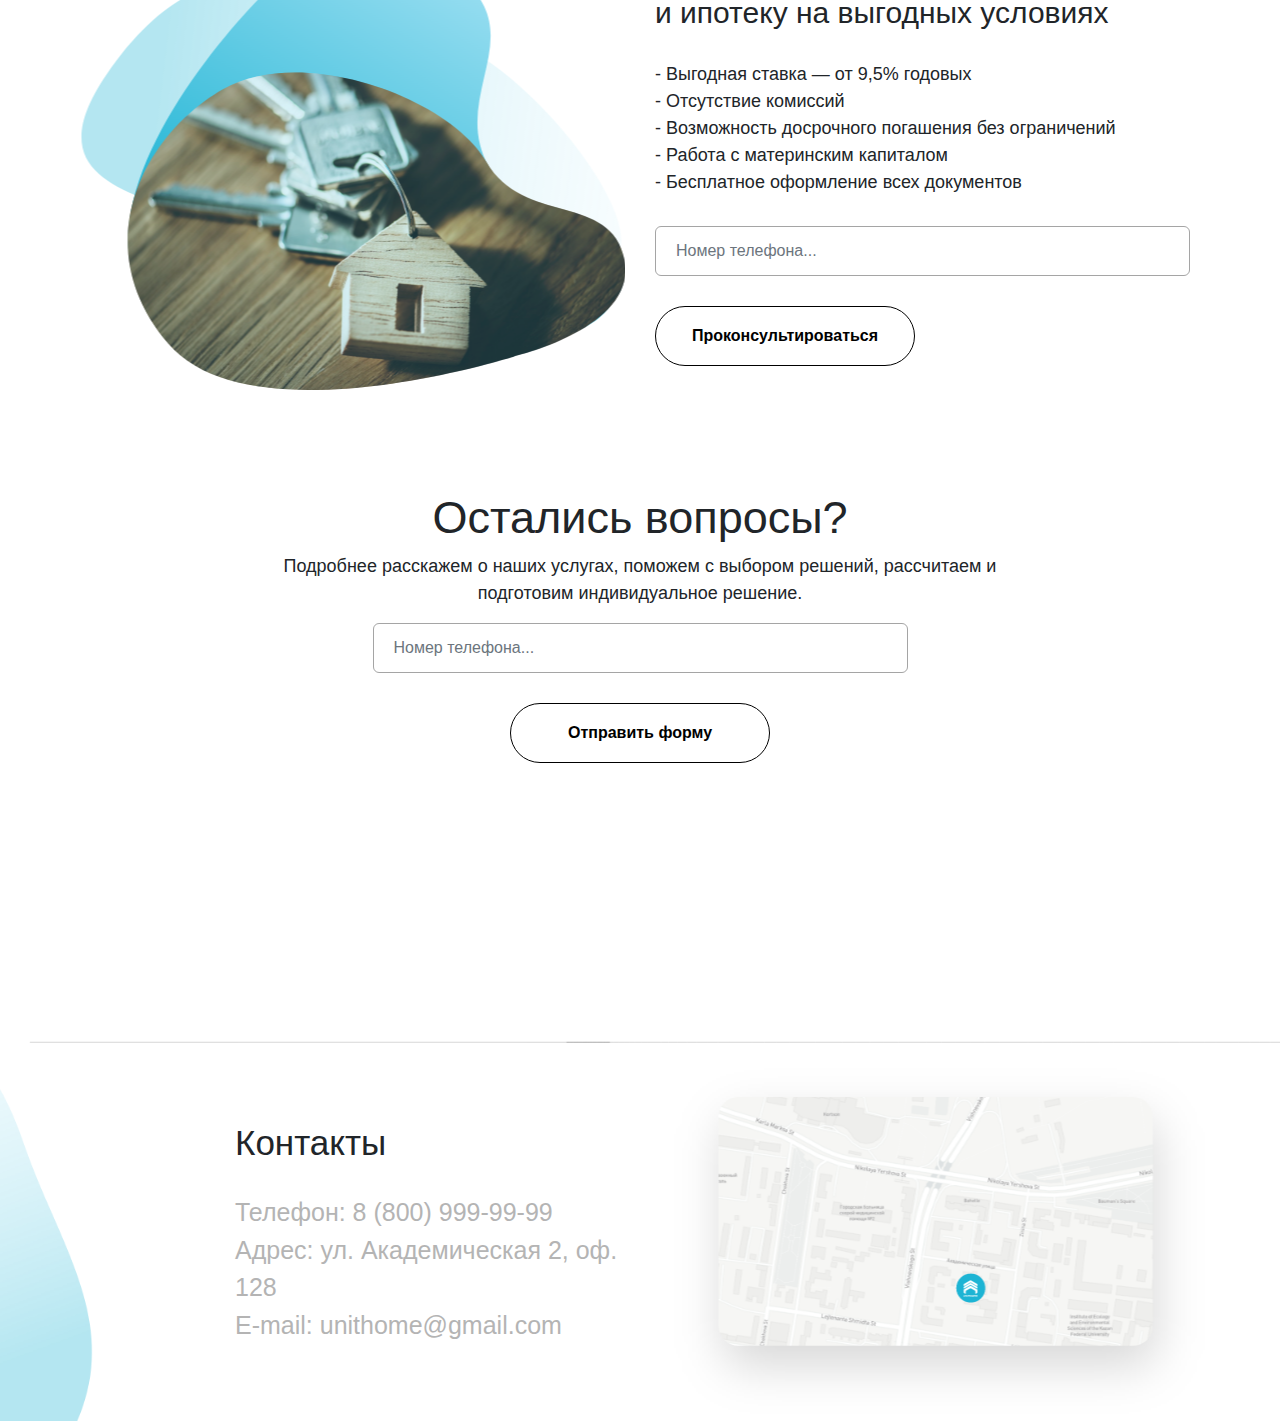
==== commit 4bd477c7: "ddd" ====
--- a/index.html
+++ b/index.html
@@ -23,19 +23,19 @@
                 </button>
                 <div class="collapse navbar-collapse " id="navbarSupportedContent">
                     <ul class="navbar-nav ml-auto">
-                        <li class="nav-item active">
+                        <li class="nav-item nav-item-1">
                             <a href="#" class="nav-link">Типовые проекты</a>
                         </li>
-                        <li class="nav-item">
+                        <li class="nav-item nav-item-2">
                             <a href="#" class="nav-link">Индивидуальный проект</a>
                         </li>
-                        <li class="nav-item">
+                        <li class="nav-item nav-item-3">
                             <a href="#" class="nav-link">Услуги</a>
                         </li>
-                        <li class="nav-item">
+                        <li class="nav-item nav-item-4">
                             <a href="#" class="nav-link">Ипотека и кредит</a>
                         </li>
-                        <li class="nav-item">
+                        <li class="nav-item nav-item-5">
                             <a href="#" class="nav-link">Контакты</a>
                         </li>
                         <li class="nav-item">
@@ -67,7 +67,7 @@
     </div>
 </header>
 <section class="block-1">
-    <div class="container">
+    <div class="container container-fluid">
         <div class="row">
             <div class="col">
                 <div class="box-item">
@@ -194,7 +194,7 @@
     </div>
 </section>
 <section class="block-3">
-    <div class="container">
+    <div class="container container-fluid">
         <div class="row">
             <div class="col">
                 <div class="change">
@@ -233,7 +233,7 @@
                         навести уют.
                     </p>
                     <hr>
-                    <p class="bedroom">Cпальня: 2 &#160;&#160; Кухня: 1 &#160;&#160; Котельная: 1 &#160;&#160; Санузел:1 &#160;&#160;Ванная:1</p>
+                    <p class="bedroom">Cпальня: 2 &#160;&#160; Кухня: 1 &#160;&#160; Котельная: 1 &#160;&#160; Санузел: 1 &#160;&#160; Ванная: 1</p>
                     <hr>
                     <div class="slider-button">
                         <button type="button" href="#myModal6" data-toggle="modal">
@@ -276,7 +276,7 @@
                         комфортно обустроить свой домашний быт!
                     </p>
                     <hr>
-                    <p class="bedroom">Cпальня: 5 &#160;&#160; Кухня: 1 &#160;&#160; Котельная: 1 &#160;&#160; Санузел:1 &#160;&#160; Ванная:1</p>
+                    <p class="bedroom">Cпальня: 5&#160;&#160; Кухня: 1&#160;&#160; Котельная: 1&#160;&#160; Санузел:&#160;1&#160;&#160;Ванная: 1</p>
                     <hr>
                     <div class="slider-button">
                         <button type="button" href="#myModal6" data-toggle="modal">
@@ -319,7 +319,7 @@
                         людей, которые не готовы идти на компромисс в выборе между ценой и качеством.
                     </p>
                     <hr>
-                    <p class="bedroom">Cпальня: 4 &#160; Кухня: 1 &#160; Котельная: 1 &#160;Санузел:1 &#160;Ванная:2 &#160;Гостиная:1 &#160;Гардероб:1</p>
+                    <p class="bedroom">Cпальня: 4&#160; Кухня: 1&#160;Котельная: 1&#160;Санузел: 1 &#160; Ванная:&#160;2 &#160; Гостиная: 1&#160;Гардероб: 1</p>
                     <hr>
                     <div class="slider-button">
                         <button type="button" href="#myModal6" data-toggle="modal">
@@ -358,7 +358,7 @@
                 <div class="offer-item">
                     <h4>По описанию</h4>
                     <p>
-                        Опишите параметры вашего идельного дома и получите расчет стоимоти за 2 часа
+                        Опишите параметры вашего идеального дома и получите расчет стоимоти за 2 часа
                     </p>
                     <button type="button" href="#myModal2" data-toggle="modal">
                         Получить бесплатный расчет
@@ -452,6 +452,13 @@
                     </a>
                 </p>
             </div>
+        </div>
+        <div class="diamond-group-1">
+            <p>
+                <a href="#myModal1" data-toggle="modal">
+                    <img src="img/Diamond.svg"  height="385" width="315" alt="1">
+                </a>
+            </p>
         </div>
         <div class="row">
             <div class="col">
@@ -539,7 +546,6 @@
                             <div class="footer-btn">
                                 <button type="submit" class="btn btn-primary">Заказать обратный звонок</button>
                             </div>
-
                         </li>
                     </ul>
                 </div>
@@ -550,15 +556,20 @@
 <div class="container">
     <form action="mail.php" method="POST" enctype="multipart/form-data">
         <div id="myModal2" class="modal fade">
-            <div class="modal-dialog modal-dialog-centered modal-lg">
-                <div class="modal-content">
+            <div class="modal-dialog modal-dialog-centered modal-lg ">
+                <div class="modal-content modal-dialog-2">
                     <ul>
                         <li>
+                            <h6>В ближашее время с Вами свяжется
+                                персональный менеджер и ответит на
+                                интересующие вопросы</h6>
+                        </li>
+                        <li>
                             <div class="body-phone">
-                                <input type="text" class="form-control" required id="" name="user_phone" placeholder="Номер телефона...">
+                                <input type="text" class="form-control" required name="user_phone" placeholder="Номер телефона...">
                             </div>
                             <div class="body-param">
-                                <input type="text" name="image_url" placeholder="Параметры дома или ссылка на фотографию...">
+                                <input type="text" name="image_url" placeholder="Параметры дома или ссылка на фото...">
                             </div>
                         </li>
                         <li>
@@ -566,9 +577,7 @@
                                 <label for="uploaded_file">Добавить фотографию</label>
                                 <input style="display: none" id="uploaded_file" type="file" name="uploaded_file">
                             </div>
-                        </li>
-                        <li>
-                            <div class="footer-btn">
+                            <div class="footer-btn-1">
                                 <button type="submit" class="btn btn-primary">Узнать стоимость дома</button>
                             </div>
                         </li>
@@ -595,7 +604,7 @@
                         </li>
                         <li>
                             <div class="body-tel">
-                                <input type="text" class="form-control" id="" required name="user_phone" placeholder="Номер телефона...">
+                                <input type="text" class="form-control"  required name="user_phone" placeholder="Номер телефона...">
                             </div>
                         </li>
                         <li>
@@ -688,7 +697,7 @@
                         </li>
                         <li>
                             <div class="body-tel">
-                                <input type="text" class="form-control" required id="" name="user_phone" placeholder="Номер телефона...">
+                                <input type="text" class="form-control" required  name="user_phone" placeholder="Номер телефона...">
                             </div>
                         </li>
                         <li>
--- a/css/style.css
+++ b/css/style.css
@@ -24,6 +24,16 @@
 header .navbar ul li {
     list-style-type: none;
     font-size: 18px;
+    text-align: center;
+    padding: 0 50px 0 0;
+}
+
+header .navbar ul li a{
+    font-size: 18px;
+}
+
+header .navbar ul li:last-child{
+    margin-top: 10px;
 }
 
 header .navbar-nav p {
@@ -31,18 +41,13 @@
 }
 
 header .navbar-brand {
-
+    padding: 0 0 0 205px;
 }
 
 header .navbar a {
     font-size: 18px;
     font-weight: bold;
     color: #000;
-}
-
-header .navbar ul li{
-    text-align: center;
-    padding: 0;
 }
 
 header .navbar a:hover {
@@ -430,6 +435,10 @@
     margin-left: 30px;
 }
 
+.block-4 .diamond-group-1{
+    display: none;
+}
+
 .block-4 .group-item-7 {
     margin: -70px 0 0 130px;
 }
@@ -573,279 +582,17 @@
     height: 480px;
 }
 
-@media screen and (min-width: 1024px) and (max-width: 1740px) {
-
-    header {
-        background: url('../img/Group102.png') no-repeat top/cover;
-    }
-
-    .container {
-        width: 1200px;
-    }
-
-    /*header .logo {*/
-    /*width: 85px;*/
-    /*margin: 15px 116px 0 0;*/
-    /*}*/
-    /*header .navbar {*/
-    /*margin-top: 19px;*/
-    /*}*/
-    /*header .navbar a {*/
-    /*margin-left: 14px;*/
-    /*font-size: 16px;*/
-    /*}*/
-    /*header .tel {*/
-    /*margin: 27px 0 0 0;*/
-    /*font-size: 16px;*/
-    /*}*/
-    header .head-text {
-        margin: 220px 0 0 100px;
-    }
-
-    header .head-text p {
-        font-weight: bold;
-        font-size: 35px;
-    }
-
-    header .head-button {
-        margin: 5px 0 0 100px;
-    }
-
-    .block-1 .box-item {
-        width: 210px;
-        height: 220px;
-        text-align: center;
-        margin: 0 auto;
-    }
-
-    .block-2 .proj-house {
-        text-align: center;
-        font-size: 45px;
-        margin: 80px 0 80px 0;
-    }
-
-    .block-2 {
-        margin-bottom: 900px;
-    }
-
-    .lagr {
-        display: grid;
-        grid-template-rows: 360px 360px 360px;
-        grid-template-columns: 560px 560px;
-        margin-left: 30px;
-    }
-
-    #prev-btn, #next-btn {
-        width: 30px;
-        height: 30px;
-    }
-
-    .slide-nav-btn {
-        height: 13px;
-        width: 13px;
-    }
-
-    .block-3 .slider-text {
-        margin-top: 50px;
-    }
-
-    .block-3 .slider-text h3 {
-        margin-bottom: 30px;
-    }
-
-    .block-3 {
-        height: 1550px;
-        margin-bottom: 260px;
-    }
-
-    .block-4 .offer-item {
-        width: 100%;
-        height: 100%;
-        margin: 40px auto;
-    }
-
-    .block-4 .offer-item h4 {
-        font-size: 30px;
-        padding-top: 50px;
-    }
-
-    .block-4 .offer-item p {
-        font-size: 18px;
-        padding: 30px 70px 0 0;
-    }
-
-    .block-4 .offer-item .small-text {
-        margin-top: -15px;
-    }
-
-    .block-4 .diamond-group {
-        display: grid;
-        grid-template-rows: 259px 259px 259px;
-        grid-template-columns: 259px 259px 259px 259px;
-        margin-left: 70px;
-    }
-
-    .block-4 .group-item-5 {
-        margin: -70px 0 0 130px;
-    }
-
-    .block-4 .group-item-6 {
-        margin: -70px 0 0 130px;
-    }
-
-    .block-4 .group-item-7 {
-        margin: -70px 0 0 130px;
-    }
-
-    .block-4 .group-item-8 {
-        margin: 120px 0 0 0;
-    }
-
-    .block-4 .group-item-9 {
-        margin: -140px 0 0 0;
-    }
-
-    .block-4 .group-item-10 {
-        margin: -140px 0 0 0;
-    }
-
-    .block-4 .group-item-11 {
-        margin: -140px 0 0 0;
-    }
-
-    .block-4 .bunch {
-        background: url('../img/Group 132 small.png') no-repeat top;
-        height: 492px;
-        margin-top: -60px;
-    }
-
-    .block-4 .feedback {
-        margin-top: -200px;
-    }
-
-    .block-5 {
-        height: 389px;
-    }
-
-    .block-5 .adress h5 {
-        font-size: 35px;
-        margin-bottom: 30px;
-    }
-
-    .block-5 .adress p {
-        font-size: 25px;
-        color: #B4B4B4;
-        font-weight: 100;
-    }
-
-    .block-5 .map-adres {
-        background: url('../img/map small.png') no-repeat top;
-        height: 376px;
-        margin-top: 10px;
-
-    }
-}
-
-@media screen and (min-width: 320px) and (max-width: 425px) {
-
-    header .navbar-brand{
-        padding: 15px;
-    }
-    header .navbar ul li{
-        text-align: center;
-        padding: 0;
-    }
-
-    header .nav-item{
-        text-align: center;
-    }
-}
-
-/*@media screen  and (max-width: 768px) {*/
-
-/*header .navbar-brand{*/
-/*padding: 15px;*/
-/*}*/
-/*header .navbar ul li{*/
-/*text-align: center;*/
-/*padding: 0;*/
-/*}*/
-
-/*header .navbar ul li:last-child{*/
-/*margin: 0;*/
-/*}*/
-
-/*header .nav-item{*/
-/*text-align: center;*/
-/*}*/
-/*}*/
-
-/*@media screen and (max-width: 1024px){*/
-
-/*header .navbar-brand{*/
-/*padding: 15px ;*/
-/*}*/
-/*header .navbar ul li{*/
-/*text-align: center;*/
-/*padding: 0;*/
-/*font-size: 15px;*/
-/*margin: 0 0 0 10px;*/
-/*}*/
-
-/*header .navbar ul li a{*/
-/*font-size: 15px;*/
-/*}*/
-
-/*header .navbar ul li:last-child{*/
-/*margin: 12px 0 0 50px;*/
-/*}*/
-
-/*header .nav-item{*/
-/*text-align: center;*/
-/*}*/
-/*}*/
-
-/*@media screen and (max-width: 1440px){*/
-
-/*header .navbar-brand{*/
-/*padding-right: 15px ;*/
-/*}*/
-/*header .navbar ul li{*/
-/*text-align: center;*/
-/*padding: 0;*/
-/*font-size: 15px;*/
-/*margin: 0;*/
-/*}*/
-
-/*header .navbar-collapse{*/
-/*left: 20px;*/
-/*}*/
-/*header .navbar ul li a{*/
-/*font-size: 15px;*/
-/*}*/
-
-/*header .navbar ul li:last-child{*/
-/*margin: 11px 0 0 50px;*/
-/*font-weight: bold;*/
-/*}*/
-
-/*header .nav-item{*/
-/*text-align: center;*/
-/*}*/
-/*}*/
-
 .modal {
     background: rgba(220, 244, 248, 0.7);
 
 }
 
-.modal-content {
+.modal-content{
     border-radius: 20px;
     height: 370px;
     width: 815px;
     padding: 55px 90px 0 80px;
 }
-
 
 .modal .modal-content ul li {
     list-style-type: none;
@@ -872,6 +619,33 @@
 input::-webkit-input-placeholder {
     font-size: 16px;
     font-family: 'GothamPro', sans-serif;
+}
+
+.modal .footer-btn-1 button {
+    background: transparent;
+    color: #000;
+    width: 260px;
+    height: 60px;
+    border-radius: 30px;
+    border: 1px solid #000;
+    font-size: 16px;
+    font-weight: bold;
+    outline: none;
+    position: absolute;
+    margin: -67px 0 0 300px ;
+}
+
+.modal .footer-btn-1 button:hover {
+    outline: none;
+    border: none;
+    background: #1DB4D4;
+    color: #fff;
+    cursor: pointer;
+}
+
+.modal .footer-btn-1 button:focus {
+    outline: none;
+    background: #1DB4D4;
 }
 
 .modal .footer-btn button {
@@ -883,7 +657,6 @@
     border-color: #000;
     font-size: 16px;
     font-weight: bold;
-    margin-top: 30px;
     outline: none;
 }
 
@@ -897,7 +670,11 @@
 
 .modal .footer-btn button:focus {
     outline: none;
-
+    background: #1DB4D4;
+}
+
+.modal-dialog-2{
+    height: 310px;
 }
 
 .modal .body-phone input {
@@ -907,7 +684,6 @@
     border-color: #BFBFBF;
     padding-left: 20px;
 }
-
 
 .modal .body-param input {
     width: 570px;
@@ -918,20 +694,22 @@
     padding-left: 20px;
 }
 
-.modal .foto-btn button {
+.modal .foto-btn label {
     background: transparent;
     color: #000;
     width: 260px;
     height: 60px;
     border-radius: 30px;
-    border-color: #000;
+    border: 1px solid #000;
     font-size: 16px;
     font-weight: bold;
-    margin-top: 30px;
-    outline: none;
-}
-
-.modal .foto-btn button:hover {
+    margin-top: 20px;
+    outline: none;
+    display: block;
+    padding: 18px 0 0 30px;
+}
+
+.modal .foto-btn label:hover {
     outline: none;
     border: none;
     background: #1DB4D4;
@@ -939,17 +717,607 @@
     cursor: pointer;
 }
 
-.modal .foto-btn button:focus {
-    outline: none;
-}
-
-.modal .foto-btn input {
-    width: 275px;
-    height: 50px;
-    border-radius: 6px;
-    border-color: #BFBFBF;
-    padding-left: 20px;
-    margin-left: 30px;
-}
-
-
+.modal .foto-btn label:focus {
+    outline: none;
+}
+
+@media screen and (min-width: 1024px) and (max-width: 1740px) {
+
+    header {
+        background: url('../img/Group102.png') no-repeat top/cover;
+    }
+
+    .container {
+        width: 1200px;
+    }
+
+    header .head-text {
+        margin: 220px 0 0 100px;
+    }
+
+    header .head-text p {
+        font-weight: bold;
+        font-size: 35px;
+    }
+
+    header .head-button {
+        margin: 5px 0 0 100px;
+    }
+
+    .block-1 .box-item {
+        width: 210px;
+        height: 220px;
+        text-align: center;
+        margin: 0 auto;
+    }
+
+    .block-2 .proj-house {
+        text-align: center;
+        font-size: 45px;
+        margin: 80px 0 80px 0;
+    }
+
+    .block-2 {
+        margin-bottom: 900px;
+    }
+
+    .lagr {
+        display: grid;
+        grid-template-rows: 360px 360px 360px;
+        grid-template-columns: 560px 560px;
+        margin-left: 30px;
+    }
+
+    #prev-btn, #next-btn {
+        width: 30px;
+        height: 30px;
+    }
+
+    .slide-nav-btn {
+        height: 13px;
+        width: 13px;
+    }
+
+    .block-3 .slider-text {
+        margin-top: 50px;
+    }
+
+    .block-3 .slider-text h3 {
+        margin-bottom: 30px;
+    }
+
+    .block-3 {
+        height: 1550px;
+        margin-bottom: 260px;
+    }
+
+    .block-4 .offer-item {
+        width: 100%;
+        height: 100%;
+        margin: 40px auto;
+    }
+
+    .block-4 .offer-item h4 {
+        font-size: 30px;
+        padding-top: 50px;
+    }
+
+    .block-4 .offer-item p {
+        font-size: 18px;
+        padding: 30px 70px 0 0;
+    }
+
+    .block-4 .offer-item .small-text {
+        margin-top: -15px;
+    }
+
+    .block-4 .diamond-group {
+        display: grid;
+        grid-template-rows: 259px 259px 259px;
+        grid-template-columns: 259px 259px 259px 259px;
+        margin-left: 70px;
+    }
+
+    .block-4 .group-item-5 {
+        margin: -70px 0 0 130px;
+    }
+
+    .block-4 .group-item-6 {
+        margin: -70px 0 0 130px;
+    }
+
+    .block-4 .group-item-7 {
+        margin: -70px 0 0 130px;
+    }
+
+    .block-4 .group-item-8 {
+        margin: 120px 0 0 0;
+    }
+
+    .block-4 .group-item-9 {
+        margin: -140px 0 0 0;
+    }
+
+    .block-4 .group-item-10 {
+        margin: -140px 0 0 0;
+    }
+
+    .block-4 .group-item-11 {
+        margin: -140px 0 0 0;
+    }
+
+    .block-4 .bunch {
+        background: url('../img/Group 132 small.png') no-repeat top;
+        height: 492px;
+        margin-top: -60px;
+    }
+
+    .block-4 .feedback {
+        margin-top: -200px;
+    }
+
+    .block-5 {
+        height: 389px;
+    }
+
+    .block-5 .adress h5 {
+        font-size: 35px;
+        margin-bottom: 30px;
+    }
+
+    .block-5 .adress p {
+        font-size: 25px;
+        color: #B4B4B4;
+        font-weight: 100;
+    }
+
+    .block-5 .map-adres {
+        background: url('../img/map small.png') no-repeat top;
+        height: 376px;
+        margin-top: 10px;
+
+    }
+}
+
+@media screen and (min-width: 320px) and (max-width: 425px) {
+
+    .container {
+        width: 305px;
+        padding: 0;
+    }
+
+    header{
+        height: auto;
+        width: 100%;
+    }
+
+    header .navbar-brand {
+        padding: 0 0 0 15px;
+    }
+
+    header .navbar-brand img{
+        width: 35px;
+        height: 35px;
+    }
+
+    header .navbar ul li {
+        text-align: center;
+        padding: 0;
+    }
+
+    header .nav-item {
+        text-align: center;
+    }
+
+    header .navbar ul li:last-child {
+        display: none;
+    }
+
+    header .head-text p {
+        font-weight: bold;
+        font-size: 24px;
+    }
+
+    header .head-text {
+        margin: 200px 0 0 0;
+    }
+
+    header .head-text .tatar {
+        font-size: 16px;
+        font-weight: 100;
+    }
+
+    header .head-button {
+        margin: 50px 0 0 0;
+    }
+
+    header .head-button button {
+        font-size: 16px;
+    }
+
+    .block-2{
+        height: 570px;
+    }
+    .block-2 .prom h2 {
+        font-weight: bold;
+        font-size: 24px;
+        text-align: center;
+    }
+
+    .block-2 .lagr{
+        display: none;
+    }
+
+    .block-2 .proj-house{
+        display: none;
+    }
+
+    .block-3{
+        margin-bottom: 370px;
+    }
+    .block-3 .change {
+        margin-top: 0;
+    }
+
+    .block-3 .change h3 {
+         font-size: 24px;
+        font-weight: bold;
+     }
+    .block-3 .slider-text{
+        margin: 20px 0 0 0;
+    }
+    .block-3 .slider-text h3 {
+        font-size: 24px;
+        margin: 0 0 20px 0;
+
+    }
+
+    .block-3 .slider-text p {
+        font-size: 12px;
+    }
+
+    .block-3 .slider-text .bedroom {
+        font-size: 12px;
+        text-align: center;
+    }
+
+    .block-3 .slider-text .bedroom p{
+        text-align: center;
+    }
+
+    .block-3 .slider-button button{
+        width: 302px;
+        font-size: 16px;
+    }
+
+    .slide img{
+        width: 100%;
+        height: 215px;
+
+    }
+
+    #prev-btn, #next-btn {
+        width: 25px;
+        height: 25px;
+        margin-top: 20px;
+    }
+
+    .slide-nav-btn {
+        display: none;
+    }
+
+
+    #block-for-slider {
+        width: 302px;
+        margin: 20px 0 0 0;
+    }
+
+    .block-4{
+        margin: 0;
+        height: 2050px;
+    }
+    .block-4 .offer-text h4 {
+        font-size: 24px;
+        font-weight: bold;
+    }
+
+    .block-4 .offer-item {
+        width: 100%;
+        height: 190px;
+        margin: 40px 0 0 0;
+        padding: 0;
+    }
+
+    .block-4 .offer-item h4 {
+        font-size: 12px;
+        padding: 25px 0 0 20px;
+        font-weight: bold;
+    }
+
+    .block-4 .offer-item p {
+        font-size: 12px;
+        padding: 10px  30px 0 20px;
+    }
+
+    .block-4 .offer-item .small-text {
+        font-size: 9px;
+        margin-top: 1px;
+    }
+
+    .block-4 .offer-item button {
+        width: 150px;
+        height: 30px;
+        font-size: 7px;
+        font-weight: bold;
+        margin: -20px 0 0 20px;
+    }
+
+    .block-4 .work-item {
+        text-align: center;
+        margin: 150px 0 50px 0;
+        padding: 0;
+        width: 300px;
+    }
+
+    .block-4 .work-item h4 {
+        font-size: 24px;
+        font-weight: bold;
+    }
+
+    .block-4 .diamond-group{
+        display: none;
+    }
+
+    .block-4 .diamond-group-1{
+        display: block;
+        width: 100%;
+    }
+
+    .block-4 .bunch{
+        display: none;
+    }
+
+    .block-4 .feedback{
+        width: 100%;
+    }
+
+    .block-4 .feedback h4 {
+        font-size: 18px;
+        margin-top: 100px;
+        text-align: center;
+        font-weight: bold;
+    }
+
+    .block-4 .feedback p {
+        font-size: 12px;
+        margin-top: 30px;
+        text-align: left;
+    }
+
+    .block-4 .feedback input {
+        width: 302px;
+        height: 50px;
+        margin-top: 30px;
+        padding-left: 20px;
+
+    }
+
+    .block-4 .feedback button {
+        width: 302px;
+        height: 60px;
+        font-size: 16px;
+        font-weight: bold;
+        margin-top: 30px;
+    }
+
+    .block-4 .question {
+        text-align: center;
+        margin-top: 100px;
+        width: 100%;
+    }
+
+    .block-4 .question h4 {
+        font-size: 24px;
+        font-weight: bold;
+    }
+
+    .block-4 .question p {
+        font-size: 12px;
+    }
+
+    .block-4 .question input {
+        width: 302px;
+        height: 50px;
+        outline: none;
+        margin-top: 30px;
+        padding-left: 20px;
+
+    }
+
+    .block-4 .question button {
+        width: 302px;
+        height: 60px;
+        font-size: 16px;
+        font-weight: bold;
+        margin-top: 30px;
+    }
+
+    .block-5 {
+        background: url('../img/Group 1123.png') no-repeat top;
+        height: 400px;
+    }
+
+    .block-5 .adress {
+        margin: 50px 0 0 0;
+    }
+
+    .block-5 .adress h5 {
+        font-size: 24px;
+        margin-bottom: 50px;
+        font-weight: bold;
+    }
+
+    .block-5 .adress p {
+        font-size: 12px;
+        color: #B4B4B4;
+        font-weight: 100;
+    }
+
+    .block-5 .map-adres {
+        background: url('../img/mapss.png') no-repeat top;
+        height: 174px;
+        width: 302px;
+        border: none;
+    }
+
+    .modal .modal-content{
+        height: 180px;
+        width: 302px;
+        padding: 25px 25px 0 15px;
+        margin: 0 auto;
+    }
+
+    .modal .header-mod h6 {
+        font-size: 9px;
+        font-weight: bold;
+    }
+
+    .modal .body-tel input {
+        width: 188px;
+        height: 30px;
+        margin-top: 5px;
+    }
+
+    input::-webkit-input-placeholder {
+        font-size: 9px;
+        font-family: 'GothamPro', sans-serif;
+    }
+
+    .modal .footer-btn button {
+        width: 147px;
+        height: 30px;
+        font-size: 9px;
+        font-weight: bold;
+        margin-top: 10px;
+    }
+
+    .modal .footer-btn-1 button {
+        width: 190px;
+        height: 30px;
+        font-size: 9px;
+        font-weight: bold;
+        outline: none;
+        margin: 1px 140px 0 0 ;
+    }
+
+    .modal .body-phone input {
+        width: 190px;
+        height: 30px;
+        border-radius: 6px;
+        border-color: #BFBFBF;
+        padding-left: 15px;
+    }
+
+    .modal .body-param input {
+        width: 190px;
+        height: 30px;
+        margin-top: 15px;
+        padding-left: 15px;
+    }
+
+    .modal .foto-btn label {
+        background: transparent;
+        color: #000;
+        width: 190px;
+        height: 30px;
+        font-size: 9px;
+        border-radius: 30px;
+        border: 1px solid #000;
+        font-weight: bold;
+        margin-top: 20px;
+        outline: none;
+        display: block;
+        padding: 8px 0 0 43px;
+    }
+
+    .modal .modal-dialog-2{
+        height: 300px;
+    }
+}
+
+/*@media screen  and (max-width: 768px) {*/
+
+/*header .navbar-brand{*/
+/*padding: 15px;*/
+/*}*/
+/*header .navbar ul li{*/
+/*text-align: center;*/
+/*padding: 0;*/
+/*}*/
+
+/*header .navbar ul li:last-child{*/
+/*margin: 0;*/
+/*}*/
+
+/*header .nav-item{*/
+/*text-align: center;*/
+/*}*/
+/*}*/
+
+/*@media screen and (max-width: 1024px){*/
+
+/*header .navbar-brand{*/
+/*padding: 15px ;*/
+/*}*/
+/*header .navbar ul li{*/
+/*text-align: center;*/
+/*padding: 0;*/
+/*font-size: 15px;*/
+/*margin: 0 0 0 10px;*/
+/*}*/
+
+/*header .navbar ul li a{*/
+/*font-size: 15px;*/
+/*}*/
+
+/*header .navbar ul li:last-child{*/
+/*margin: 12px 0 0 50px;*/
+/*}*/
+
+/*header .nav-item{*/
+/*text-align: center;*/
+/*}*/
+/*}*/
+
+/*@media screen and (max-width: 1440px){*/
+
+/*header .navbar-brand{*/
+/*padding-right: 15px ;*/
+/*}*/
+/*header .navbar ul li{*/
+/*text-align: center;*/
+/*padding: 0;*/
+/*font-size: 15px;*/
+/*margin: 0;*/
+/*}*/
+
+/*header .navbar-collapse{*/
+/*left: 20px;*/
+/*}*/
+/*header .navbar ul li a{*/
+/*font-size: 15px;*/
+/*}*/
+
+/*header .navbar ul li:last-child{*/
+/*margin: 11px 0 0 50px;*/
+/*font-weight: bold;*/
+/*}*/
+
+/*header .nav-item{*/
+/*text-align: center;*/
+/*}*/
+/*}*/
+
+
+
+
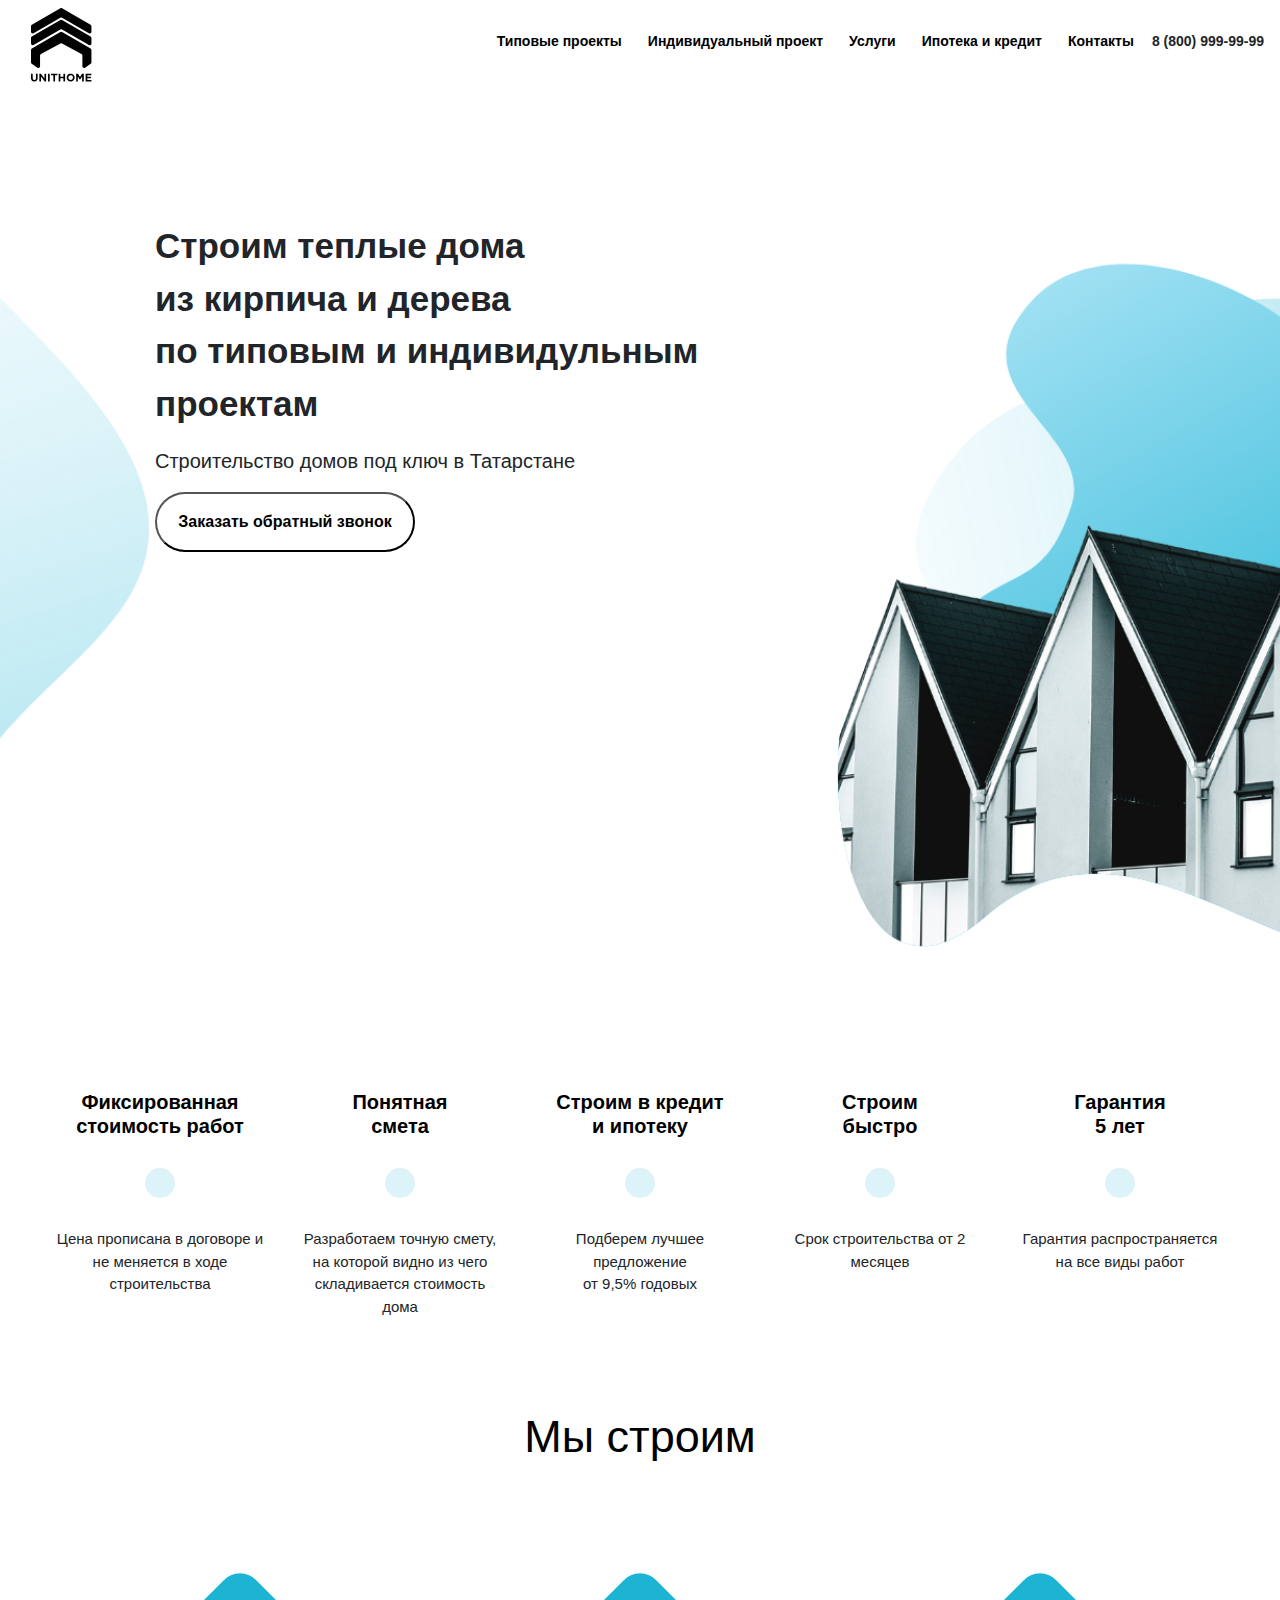
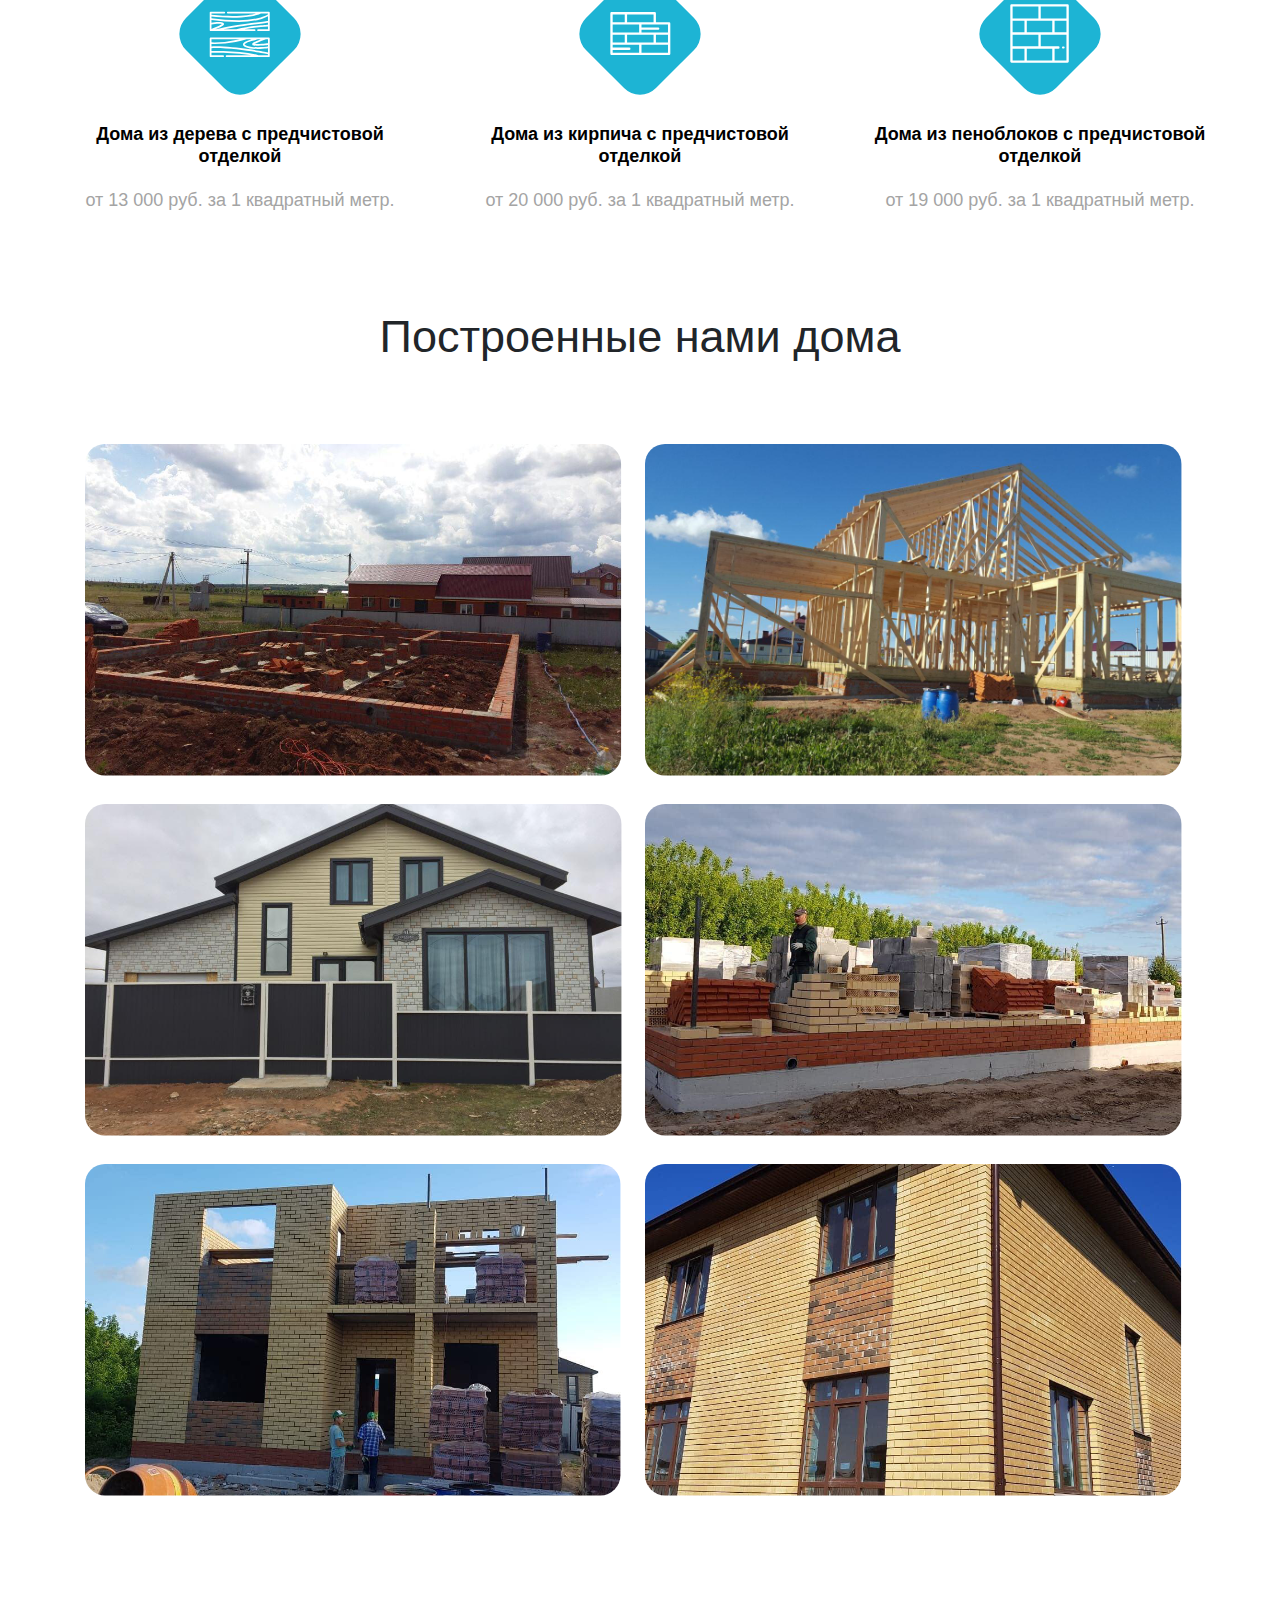
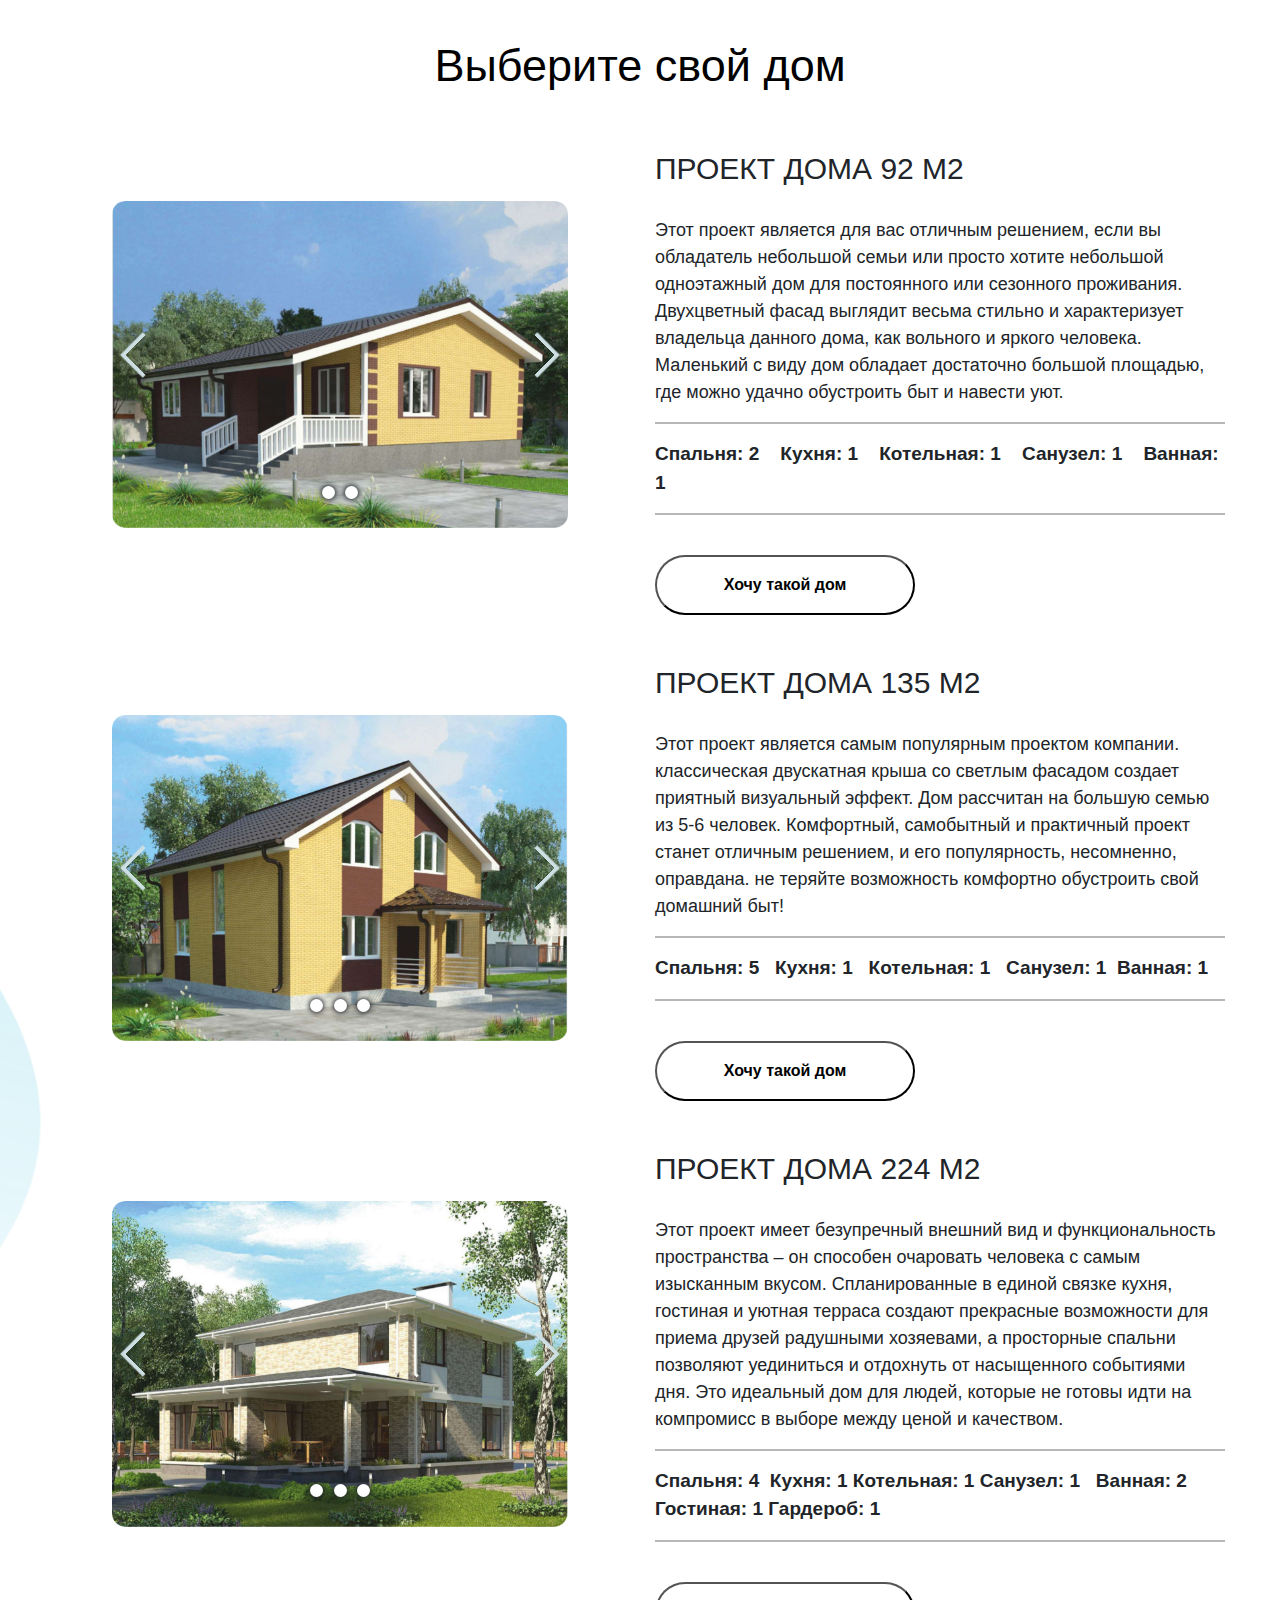
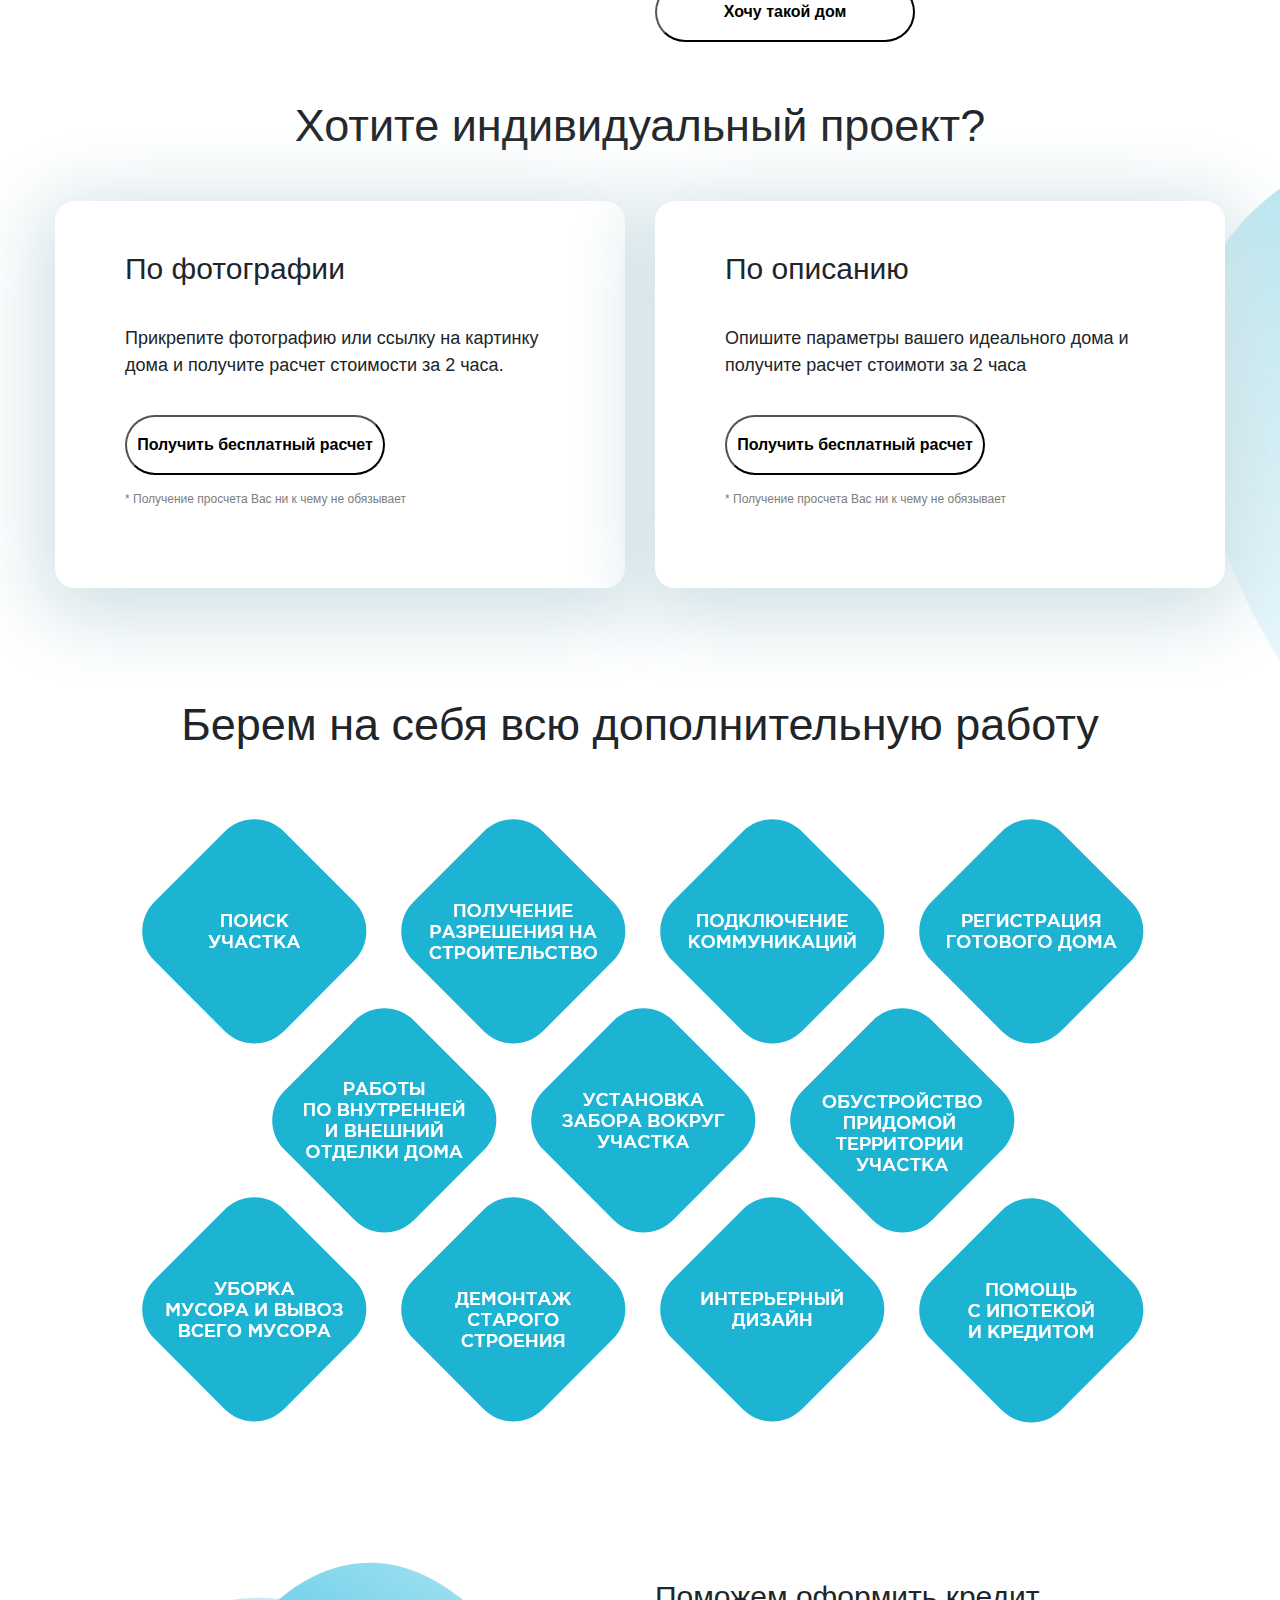
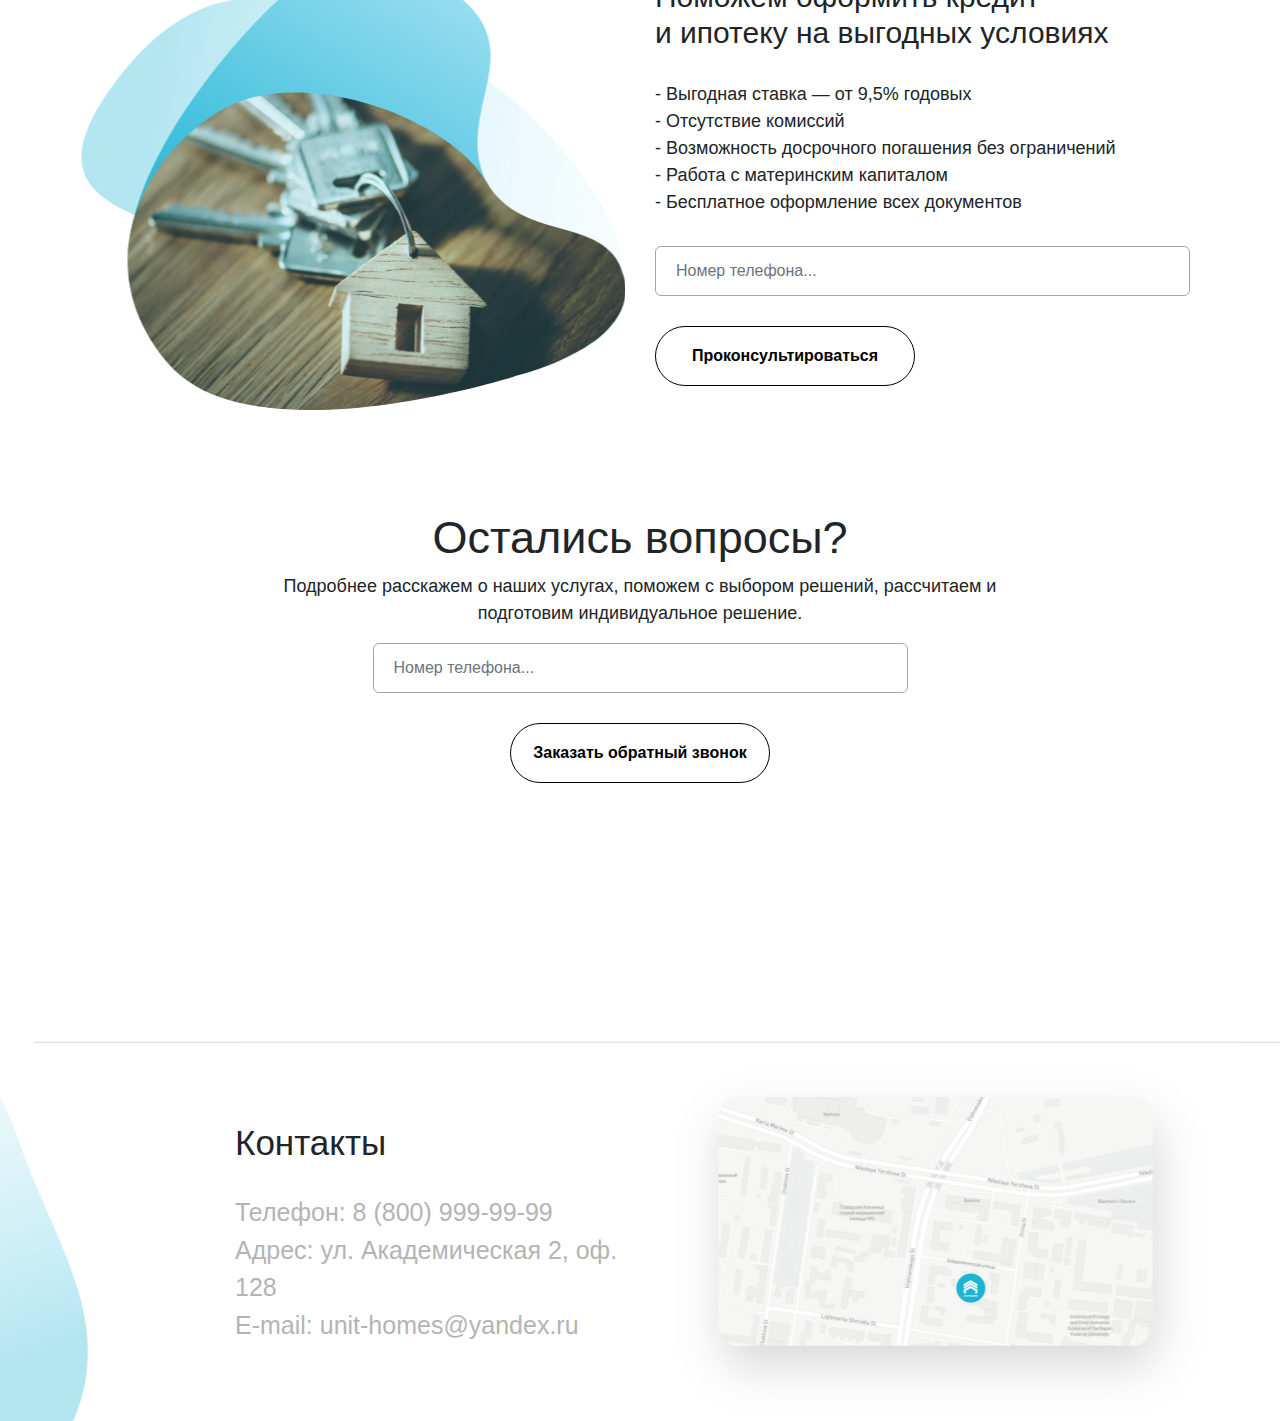
==== commit 1dd915e2: "21/03/2019" ====
--- a/index.html
+++ b/index.html
@@ -18,7 +18,9 @@
                 <a href="#" class="navbar-brand">
                     <img src="img/Group%2012.png" width="61" height="74" alt="logo">
                 </a>
-                <button class="navbar-toggler" type="button" data-toggle="collapse" data-target="#navbarSupportedContent" aria-controls="navbarSupportedContent" aria-expanded="false" aria-label="Toggle navigation">
+                <button class="navbar-toggler" type="button" data-toggle="collapse"
+                        data-target="#navbarSupportedContent" aria-controls="navbarSupportedContent"
+                        aria-expanded="false" aria-label="Toggle navigation">
                     &#9776;
                 </button>
                 <div class="collapse navbar-collapse " id="navbarSupportedContent">
@@ -189,6 +191,24 @@
                 <p>
                     <a href="img/proj-6.jpg" data-lightbox="image-1"> <img src="img/proj-66.png" alt="1"></a>
                 </p>
+            </div>
+        </div>
+        <div class="slider6">
+            <div id="block-for-slider">
+                <div id="viewport" class="js-slider-four">
+                    <ul id="slidewrapper" class="js-slidewrapper">
+                        <li class="slide"><img src="img/1s.png" alt="1" class="slide-img"></li>
+                        <li class="slide"><img src="img/2s.png" alt="1" class="slide-img"></li>
+                        <li class="slide"><img src="img/3s.png" alt="1" class="slide-img"></li>
+                        <li class="slide"><img src="img/4s.png" alt="1" class="slide-img"></li>
+                        <li class="slide"><img src="img/5s.png" alt="1" class="slide-img"></li>
+                        <li class="slide"><img src="img/6s.png" alt="1" class="slide-img"></li>
+                    </ul>
+                    <div id="prev-next-btns">
+                        <div id="prev-btn" class="js-prevBtn"></div>
+                        <div id="next-btn" class="js-nextBtn"></div>
+                    </div>
+                </div>
             </div>
         </div>
     </div>
@@ -233,7 +253,8 @@
                         навести уют.
                     </p>
                     <hr>
-                    <p class="bedroom">Cпальня: 2 &#160;&#160; Кухня: 1 &#160;&#160; Котельная: 1 &#160;&#160; Санузел: 1 &#160;&#160; Ванная: 1</p>
+                    <p class="bedroom">Cпальня: 2 &#160;&#160; Кухня: 1 &#160;&#160; Котельная: 1 &#160;&#160; Санузел:
+                        1 &#160;&#160; Ванная: 1</p>
                     <hr>
                     <div class="slider-button">
                         <button type="button" href="#myModal6" data-toggle="modal">
@@ -276,7 +297,8 @@
                         комфортно обустроить свой домашний быт!
                     </p>
                     <hr>
-                    <p class="bedroom">Cпальня: 5&#160;&#160; Кухня: 1&#160;&#160; Котельная: 1&#160;&#160; Санузел:&#160;1&#160;&#160;Ванная: 1</p>
+                    <p class="bedroom">Cпальня: 5&#160;&#160; Кухня: 1&#160;&#160; Котельная: 1&#160;&#160; Санузел:&#160;1&#160;&#160;Ванная:
+                        1</p>
                     <hr>
                     <div class="slider-button">
                         <button type="button" href="#myModal6" data-toggle="modal">
@@ -319,7 +341,8 @@
                         людей, которые не готовы идти на компромисс в выборе между ценой и качеством.
                     </p>
                     <hr>
-                    <p class="bedroom">Cпальня: 4&#160; Кухня: 1&#160;Котельная: 1&#160;Санузел: 1 &#160; Ванная:&#160;2 &#160; Гостиная: 1&#160;Гардероб: 1</p>
+                    <p class="bedroom">Cпальня: 4&#160; Кухня: 1&#160;Котельная: 1&#160;Санузел: 1 &#160; Ванная:&#160;2
+                        &#160; Гостиная: 1&#160;Гардероб: 1</p>
                     <hr>
                     <div class="slider-button">
                         <button type="button" href="#myModal6" data-toggle="modal">
@@ -332,7 +355,7 @@
     </div>
 </section>
 <section class="block-4">
-    <div class="container">
+    <div class="container container-fluid">
         <div class="row">
             <div class="col">
                 <div class="offer-text">
@@ -456,7 +479,7 @@
         <div class="diamond-group-1">
             <p>
                 <a href="#myModal1" data-toggle="modal">
-                    <img src="img/Diamond.svg"  height="385" width="315" alt="1">
+                    <img src="img/Diamond.svg" height="385" width="315" alt="1">
                 </a>
             </p>
         </div>
@@ -474,7 +497,8 @@
                             - Работа с материнским капиталом <br>
                             - Бесплатное оформление всех документов
                         </p>
-                        <input type="text" class="form-control" required name="user_phone" placeholder="Номер телефона...">
+                        <input type="text" class="form-control" required name="user_phone"
+                               placeholder="Номер телефона...">
                         <div class="feedback-btn">
                             <button type="submit" class="btn btn-primary">
                                 Проконсультироваться
@@ -493,9 +517,10 @@
                             Подробнее расскажем о наших услугах, поможем с выбором решений,
                             рассчитаем и<br>подготовим индивидуальное решение.
                         </p>
-                        <input type="text" class="form-control" required id="" name="user_phone" placeholder="Номер телефона...">
+                        <input type="text" class="form-control" required name="user_phone"
+                               placeholder="Номер телефона...">
                         <div class="form-group">
-                            <button type="submit" class="btn btn-primary">Отправить форму</button>
+                            <button type="submit" class="btn btn-primary">Заказать обратный звонок</button>
                         </div>
                     </div>
                 </form>
@@ -512,12 +537,15 @@
                     <p>
                         Телефон: 8 (800) 999-99-99<br>
                         Адрес: ул. Академическая 2, оф. 128<br>
-                        E-mail: unithome@gmail.com
+                        E-mail: unit-homes@yandex.ru
                     </p>
                 </div>
             </div>
             <div class="col">
                 <div class="map-adres"></div>
+                <div class="map-yandex">
+                    <script type="text/javascript" charset="utf-8" async src="https://api-maps.yandex.ru/services/constructor/1.0/js/?um=constructor%3Ac28c4dc5b00f06b45508c0f6d856e74017c7da9f8074809ff5f27382067e08ff&amp;width=320&amp;height=240&amp;lang=ru_RU&amp;scroll=true"></script>
+                </div>
             </div>
         </div>
     </div>
@@ -539,7 +567,8 @@
                         </li>
                         <li>
                             <div class="body-tel">
-                                <input type="text" class="form-control" required id="" name="user_phone" placeholder="Номер телефона...">
+                                <input type="text" class="form-control" required id="" name="user_phone"
+                                       placeholder="Номер телефона...">
                             </div>
                         </li>
                         <li>
@@ -566,7 +595,8 @@
                         </li>
                         <li>
                             <div class="body-phone">
-                                <input type="text" class="form-control" required name="user_phone" placeholder="Номер телефона...">
+                                <input type="text" class="form-control" required name="user_phone"
+                                       placeholder="Номер телефона...">
                             </div>
                             <div class="body-param">
                                 <input type="text" name="image_url" placeholder="Параметры дома или ссылка на фото...">
@@ -604,7 +634,8 @@
                         </li>
                         <li>
                             <div class="body-tel">
-                                <input type="text" class="form-control"  required name="user_phone" placeholder="Номер телефона...">
+                                <input type="text" class="form-control" required name="user_phone"
+                                       placeholder="Номер телефона...">
                             </div>
                         </li>
                         <li>
@@ -635,7 +666,8 @@
                         </li>
                         <li>
                             <div class="body-tel">
-                                <input type="text" class="form-control" id="" required name="user_phone" placeholder="Номер телефона...">
+                                <input type="text" class="form-control" id="" required name="user_phone"
+                                       placeholder="Номер телефона...">
                             </div>
                         </li>
                         <li>
@@ -666,7 +698,8 @@
                         </li>
                         <li>
                             <div class="body-tel">
-                                <input type="text" class="form-control" id="" required name="user_phone" placeholder="Номер телефона...">
+                                <input type="text" class="form-control" id="" required name="user_phone"
+                                       placeholder="Номер телефона...">
                             </div>
                         </li>
                         <li>
@@ -697,7 +730,8 @@
                         </li>
                         <li>
                             <div class="body-tel">
-                                <input type="text" class="form-control" required  name="user_phone" placeholder="Номер телефона...">
+                                <input type="text" class="form-control" required name="user_phone"
+                                       placeholder="Номер телефона...">
                             </div>
                         </li>
                         <li>
@@ -713,9 +747,10 @@
 </div>
 <script src="https://code.jquery.com/jquery-3.3.1.js"></script>
 <script src="js/bootstrap.min.js"></script>
-<script src="https://cdnjs.cloudflare.com/ajax/libs/popper.js/1.12.9/umd/popper.min.js" integrity="sha384-ApNbgh9B+Y1QKtv3Rn7W3mgPxhU9K/ScQsAP7hUibX39j7fakFPskvXusvfa0b4Q" crossorigin="anonymous"></script>
+<script src="https://cdnjs.cloudflare.com/ajax/libs/popper.js/1.12.9/umd/popper.min.js"
+        integrity="sha384-ApNbgh9B+Y1QKtv3Rn7W3mgPxhU9K/ScQsAP7hUibX39j7fakFPskvXusvfa0b4Q"
+        crossorigin="anonymous"></script>
 <script src="js/lightbox.js"></script>
 <script src="js/site.js"></script>
 <script src="js/main.js"></script>
-</body>
 </html>
--- a/css/style.css
+++ b/css/style.css
@@ -28,11 +28,11 @@
     padding: 0 50px 0 0;
 }
 
-header .navbar ul li a{
+header .navbar ul li a {
     font-size: 18px;
 }
 
-header .navbar ul li:last-child{
+header .navbar ul li:last-child {
     margin-top: 10px;
 }
 
@@ -169,6 +169,10 @@
     text-align: center;
 }
 
+.block-2 .slider6 {
+    display: none;
+}
+
 .block-2 .proj-house {
     text-align: center;
     font-size: 45px;
@@ -211,7 +215,7 @@
 
 #slidewrapper {
     position: relative;
-    width: calc(100% * 4);
+    width: calc(100% * 6);
     -webkit-transition: 1s;
     -o-transition: 1s;
     transition: 1s;
@@ -220,13 +224,14 @@
     transition-timing-function: cubic-bezier(.67, .01, .23, 1);
 }
 
+
 #slidewrapper, #slidewrapper ul, #slidewrapper li {
     margin: 0;
     padding: 0;
 }
 
 .slide {
-    width: calc(100% / 4);
+    width: calc(100% / 6);
     list-style: none;
     display: inline;
     float: left;
@@ -399,6 +404,7 @@
     border-color: #000;
     font-size: 16px;
     font-weight: bold;
+    margin-top: 20px;
 }
 
 .block-4 .offer-item button:hover {
@@ -435,7 +441,7 @@
     margin-left: 30px;
 }
 
-.block-4 .diamond-group-1{
+.block-4 .diamond-group-1 {
     display: none;
 }
 
@@ -582,12 +588,16 @@
     height: 480px;
 }
 
+.block-5 .map-yandex {
+    display: none;
+}
+
 .modal {
     background: rgba(220, 244, 248, 0.7);
 
 }
 
-.modal-content{
+.modal-content {
     border-radius: 20px;
     height: 370px;
     width: 815px;
@@ -632,7 +642,7 @@
     font-weight: bold;
     outline: none;
     position: absolute;
-    margin: -67px 0 0 300px ;
+    margin: -67px 0 0 300px;
 }
 
 .modal .footer-btn-1 button:hover {
@@ -658,6 +668,7 @@
     font-size: 16px;
     font-weight: bold;
     outline: none;
+    margin-top: 20px;
 }
 
 .modal .footer-btn button:hover {
@@ -673,8 +684,8 @@
     background: #1DB4D4;
 }
 
-.modal-dialog-2{
-    height: 310px;
+.modal-dialog-2 {
+    height: 350px;
 }
 
 .modal .body-phone input {
@@ -731,6 +742,24 @@
         width: 1200px;
     }
 
+    header .navbar-brand {
+        padding: 0 0 0 15px;
+    }
+
+    header .navbar ul li {
+        padding: 0 0 0 10PX;
+        margin: 0;
+    }
+
+    header .navbar ul li a {
+        font-size: 14px;
+    }
+
+    header .navbar ul li p {
+        font-size: 14px;
+        margin-top: -2px;
+    }
+
     header .head-text {
         margin: 220px 0 0 100px;
     }
@@ -879,14 +908,15 @@
     }
 }
 
-@media screen and (min-width: 320px) and (max-width: 425px) {
+@media screen and (min-width: 302px) and (max-width: 425px) {
 
     .container {
         width: 305px;
         padding: 0;
-    }
-
-    header{
+        margin: 0 auto;
+    }
+
+    header {
         height: auto;
         width: 100%;
     }
@@ -895,7 +925,7 @@
         padding: 0 0 0 15px;
     }
 
-    header .navbar-brand img{
+    header .navbar-brand img {
         width: 35px;
         height: 35px;
     }
@@ -919,7 +949,7 @@
     }
 
     header .head-text {
-        margin: 200px 0 0 0;
+        margin: 100px 0 0 0;
     }
 
     header .head-text .tatar {
@@ -928,48 +958,62 @@
     }
 
     header .head-button {
-        margin: 50px 0 0 0;
+        margin: 100px 0 0 0;
     }
 
     header .head-button button {
         font-size: 16px;
     }
 
-    .block-2{
-        height: 570px;
-    }
+    .block-2 {
+        height: 750px;
+    }
+
+    .block-2 .prom{
+        margin: 10px 0 30px 0;
+        padding: 0;
+    }
+
     .block-2 .prom h2 {
         font-weight: bold;
         font-size: 24px;
         text-align: center;
     }
 
-    .block-2 .lagr{
+    .block-2 .lagr {
         display: none;
     }
 
     .block-2 .proj-house{
-        display: none;
-    }
-
-    .block-3{
-        margin-bottom: 370px;
-    }
+        margin: 30px 0 0 0;
+        padding: 0;
+    }
+
+    .block-2 .proj-house h3{
+        font-size: 24px;
+        font-weight: bold;
+    }
+
+    .block-3 {
+        margin-bottom: 170px;
+    }
+
     .block-3 .change {
         margin-top: 0;
     }
 
     .block-3 .change h3 {
-         font-size: 24px;
+        font-size: 24px;
         font-weight: bold;
-     }
-    .block-3 .slider-text{
+    }
+
+    .block-3 .slider-text {
         margin: 20px 0 0 0;
     }
+
     .block-3 .slider-text h3 {
         font-size: 24px;
         margin: 0 0 20px 0;
-
     }
 
     .block-3 .slider-text p {
@@ -981,21 +1025,20 @@
         text-align: center;
     }
 
-    .block-3 .slider-text .bedroom p{
+    .block-3 .slider-text .bedroom p {
         text-align: center;
     }
 
-    .block-3 .slider-button button{
+    .block-3 .slider-button button {
         width: 302px;
         font-size: 16px;
-    }
-
-    .slide img{
+        margin: -30px 0 30px 0;
+    }
+    #block-for-slider{
         width: 100%;
-        height: 215px;
-
-    }
-
+        margin: 10px 0 0 0;
+        padding: 0;
+    }
     #prev-btn, #next-btn {
         width: 25px;
         height: 25px;
@@ -1006,16 +1049,35 @@
         display: none;
     }
 
-
-    #block-for-slider {
-        width: 302px;
-        margin: 20px 0 0 0;
-    }
-
-    .block-4{
+    .block-2 .slider6 {
+        display: block;
+        margin-top: 10px;
+    }
+
+    .slide-6 {
+        width: calc(100%/6);
+        list-style: none;
+        display: inline;
+        float: left;
+    }
+
+    .js-slider-four {
+        height: 100%;
+    }
+
+    .slide img{
+        width: 302px !important;
+    }
+
+    .block-4 {
         margin: 0;
         height: 2050px;
     }
+
+    .block-4 .offer-text{
+        margin-top: 80px;
+    }
+
     .block-4 .offer-text h4 {
         font-size: 24px;
         font-weight: bold;
@@ -1024,7 +1086,7 @@
     .block-4 .offer-item {
         width: 100%;
         height: 190px;
-        margin: 40px 0 0 0;
+        margin: 60px 0 0 0;
         padding: 0;
     }
 
@@ -1036,7 +1098,7 @@
 
     .block-4 .offer-item p {
         font-size: 12px;
-        padding: 10px  30px 0 20px;
+        padding: 10px 30px 0 20px;
     }
 
     .block-4 .offer-item .small-text {
@@ -1054,7 +1116,7 @@
 
     .block-4 .work-item {
         text-align: center;
-        margin: 150px 0 50px 0;
+        margin: 80px 0 50px 0;
         padding: 0;
         width: 300px;
     }
@@ -1064,20 +1126,20 @@
         font-weight: bold;
     }
 
-    .block-4 .diamond-group{
+    .block-4 .diamond-group {
         display: none;
     }
 
-    .block-4 .diamond-group-1{
+    .block-4 .diamond-group-1 {
         display: block;
         width: 100%;
     }
 
-    .block-4 .bunch{
+    .block-4 .bunch {
         display: none;
     }
 
-    .block-4 .feedback{
+    .block-4 .feedback {
         width: 100%;
     }
 
@@ -1164,13 +1226,15 @@
     }
 
     .block-5 .map-adres {
-        background: url('../img/mapss.png') no-repeat top;
-        height: 174px;
-        width: 302px;
-        border: none;
-    }
-
-    .modal .modal-content{
+        display: none;
+    }
+
+    .block-5 .map-yandex {
+        display: block;
+        margin-bottom: 50px;
+    }
+
+    .modal .modal-content {
         height: 180px;
         width: 302px;
         padding: 25px 25px 0 15px;
@@ -1207,7 +1271,7 @@
         font-size: 9px;
         font-weight: bold;
         outline: none;
-        margin: 1px 140px 0 0 ;
+        margin: 1px 140px 0 0;
     }
 
     .modal .body-phone input {
@@ -1240,84 +1304,439 @@
         padding: 8px 0 0 43px;
     }
 
-    .modal .modal-dialog-2{
+    .modal .modal-dialog-2 {
         height: 300px;
     }
 }
 
-/*@media screen  and (max-width: 768px) {*/
-
-/*header .navbar-brand{*/
-/*padding: 15px;*/
-/*}*/
-/*header .navbar ul li{*/
-/*text-align: center;*/
-/*padding: 0;*/
-/*}*/
-
-/*header .navbar ul li:last-child{*/
-/*margin: 0;*/
-/*}*/
-
-/*header .nav-item{*/
-/*text-align: center;*/
-/*}*/
-/*}*/
-
-/*@media screen and (max-width: 1024px){*/
-
-/*header .navbar-brand{*/
-/*padding: 15px ;*/
-/*}*/
-/*header .navbar ul li{*/
-/*text-align: center;*/
-/*padding: 0;*/
-/*font-size: 15px;*/
-/*margin: 0 0 0 10px;*/
-/*}*/
-
-/*header .navbar ul li a{*/
-/*font-size: 15px;*/
-/*}*/
-
-/*header .navbar ul li:last-child{*/
-/*margin: 12px 0 0 50px;*/
-/*}*/
-
-/*header .nav-item{*/
-/*text-align: center;*/
-/*}*/
-/*}*/
-
-/*@media screen and (max-width: 1440px){*/
-
-/*header .navbar-brand{*/
-/*padding-right: 15px ;*/
-/*}*/
-/*header .navbar ul li{*/
-/*text-align: center;*/
-/*padding: 0;*/
-/*font-size: 15px;*/
-/*margin: 0;*/
-/*}*/
-
-/*header .navbar-collapse{*/
-/*left: 20px;*/
-/*}*/
-/*header .navbar ul li a{*/
-/*font-size: 15px;*/
-/*}*/
-
-/*header .navbar ul li:last-child{*/
-/*margin: 11px 0 0 50px;*/
-/*font-weight: bold;*/
-/*}*/
-
-/*header .nav-item{*/
-/*text-align: center;*/
-/*}*/
-/*}*/
-
-
-
-
+/*@media screen and (min-width: 768px) and (max-width: 1023px) {*/
+
+    /*header {*/
+        /*height: auto;*/
+        /*width: 100%;*/
+    /*}*/
+
+    /*header .navbar-brand {*/
+        /*padding: 0 0 0 15px;*/
+    /*}*/
+
+    /*header .navbar-brand img {*/
+        /*width: 45px;*/
+        /*height: 45px;*/
+    /*}*/
+
+    /*header .navbar ul li {*/
+        /*text-align: center;*/
+        /*padding: 0;*/
+    /*}*/
+
+    /*header .nav-item {*/
+        /*text-align: center;*/
+    /*}*/
+
+    /*header .navbar ul li:last-child {*/
+        /*display: none;*/
+    /*}*/
+
+    /*header .head-text p {*/
+        /*font-weight: bold;*/
+        /*font-size: 24px;*/
+    /*}*/
+
+    /*header .head-text {*/
+        /*margin: 250px 0 0 60px;*/
+    /*}*/
+
+    /*header .head-text .tatar {*/
+        /*font-size: 16px;*/
+        /*font-weight: 100;*/
+    /*}*/
+
+    /*header .head-button {*/
+        /*margin: 50px 0 0 60px;*/
+    /*}*/
+
+    /*header .head-button button {*/
+        /*font-size: 16px;*/
+    /*}*/
+
+    /*.block-1 {*/
+        /*height: 650px;*/
+    /*}*/
+
+    /*.block-2 {*/
+        /*height: 50px;*/
+        /*padding: 0;*/
+    /*}*/
+
+    /*.block-2 .prom h2 {*/
+        /*font-weight: bold;*/
+        /*font-size: 24px;*/
+        /*text-align: center;*/
+        /*height: 0;*/
+    /*}*/
+
+    /*.block-2 .lagr {*/
+        /*display: none;*/
+    /*}*/
+
+    /*.block-2 .proj-house {*/
+        /*display: none;*/
+    /*}*/
+
+    /*.block-3 {*/
+        /*margin-bottom: 10px;*/
+        /*height: 1130px;*/
+    /*}*/
+
+    /*.block-3 .change {*/
+        /*margin-top: 0;*/
+    /*}*/
+
+    /*.block-3 .change h3 {*/
+        /*font-size: 24px;*/
+        /*font-weight: bold;*/
+        /*margin-bottom: 30px;*/
+    /*}*/
+
+    /*.block-3 .slider-text {*/
+        /*margin: 5px 0 0 0;*/
+    /*}*/
+
+    /*.block-3 .slider-text h3 {*/
+        /*font-size: 24px;*/
+        /*margin: 0 0 20px 0;*/
+
+    /*}*/
+
+    /*.block-3 .slider-text p {*/
+        /*font-size: 12px;*/
+    /*}*/
+
+    /*.block-3 .slider-text .bedroom {*/
+        /*font-size: 12px;*/
+        /*text-align: center;*/
+    /*}*/
+
+    /*.block-3 .slider-text .bedroom p {*/
+        /*text-align: center;*/
+        /*margin-top: -20px;*/
+    /*}*/
+
+    /*.block-3 .slider-text .slider-button {*/
+        /*margin-top: 0;*/
+    /*}*/
+
+    /*.block-3 .slider-button button {*/
+        /*width: 260px;*/
+        /*height: 30px;*/
+        /*font-size: 16px;*/
+
+    /*}*/
+
+    /*.slide img {*/
+        /*width: 100%;*/
+        /*height: 215px;*/
+
+    /*}*/
+
+    /*#prev-btn, #next-btn {*/
+        /*width: 25px;*/
+        /*height: 25px;*/
+        /*margin-top: 20px;*/
+    /*}*/
+
+    /*.slide-nav-btn {*/
+        /*display: none;*/
+    /*}*/
+
+
+    /*#block-for-slider {*/
+        /*width: 302px;*/
+        /*margin: 40px 0 0 0;*/
+    /*}*/
+
+    /*.block-4 {*/
+        /*margin: 0;*/
+        /*height: 2050px;*/
+    /*}*/
+
+    /*.block-4 .offer-text h4 {*/
+        /*font-size: 24px;*/
+        /*font-weight: bold;*/
+    /*}*/
+
+    /*.block-4 .offer-item {*/
+        /*width: 100%;*/
+        /*height: 190px;*/
+        /*margin: 40px 0 0 0;*/
+        /*padding: 0;*/
+    /*}*/
+
+    /*.block-4 .offer-item h4 {*/
+        /*font-size: 12px;*/
+        /*padding: 25px 0 0 20px;*/
+        /*font-weight: bold;*/
+    /*}*/
+
+    /*.block-4 .offer-item p {*/
+        /*font-size: 12px;*/
+        /*padding: 10px 30px 0 20px;*/
+    /*}*/
+
+    /*.block-4 .offer-item .small-text {*/
+        /*font-size: 9px;*/
+        /*margin-top: 1px;*/
+    /*}*/
+
+    /*.block-4 .offer-item button {*/
+        /*width: 150px;*/
+        /*height: 30px;*/
+        /*font-size: 7px;*/
+        /*font-weight: bold;*/
+        /*margin: -20px 0 0 20px;*/
+    /*}*/
+
+    /*.block-4 .work-item {*/
+        /*text-align: center;*/
+        /*margin: 150px 0 50px 0;*/
+        /*padding: 0;*/
+        /*width: 300px;*/
+    /*}*/
+
+    /*.block-4 .work-item h4 {*/
+        /*font-size: 24px;*/
+        /*font-weight: bold;*/
+    /*}*/
+
+    /*.block-4 .diamond-group {*/
+        /*display: block;*/
+    /*}*/
+
+    /*.block-4 .diamond-group {*/
+        /*display: grid;*/
+        /*grid-template-rows: 259px 259px 259px 259px;*/
+        /*grid-template-columns: 259px 259px 259px;*/
+        /*padding: 0;*/
+        /*margin: 0;*/
+    /*}*/
+
+    /*.block-4 .group-item-1 {*/
+        /*margin: 0 0 0 -20px;*/
+    /*}*/
+
+    /*.block-4 .group-item-2 {*/
+        /*margin: 0 0 0 -20px;*/
+    /*}*/
+
+    /*.block-4 .group-item-3 {*/
+        /*margin: 0 0 0 -20px;*/
+    /*}*/
+
+    /*.block-4 .group-item-4 {*/
+        /*margin: -70px 0 0 105px;*/
+    /*}*/
+
+    /*.block-4 .group-item-5 {*/
+        /*margin: -70px 0 0 105px;*/
+    /*}*/
+
+    /*.block-4 .group-item-6 {*/
+        /*margin: 120px 0 0 -550px;*/
+    /*}*/
+
+    /*.block-4 .group-item-7 {*/
+        /*margin: -139px 0 0 230px;*/
+    /*}*/
+
+    /*.block-4 .group-item-8 {*/
+        /*margin: -139px 0 0 240px;*/
+    /*}*/
+
+    /*.block-4 .group-item-9 {*/
+        /*margin: 0 0 0 0;*/
+    /*}*/
+
+    /*.block-4 .group-item-10 {*/
+        /*margin: 0 0 0 0;*/
+    /*}*/
+
+    /*.block-4 .group-item-11 {*/
+        /*margin: 0 0 0 0;*/
+    /*}*/
+
+    /*.block-4 .diamond-group-1 {*/
+        /*display: none;*/
+    /*}*/
+
+    /*.block-4 .bunch {*/
+        /*display: none;*/
+    /*}*/
+
+    /*.block-4 .feedback {*/
+        /*width: 100%;*/
+    /*}*/
+
+    /*.block-4 .feedback h4 {*/
+        /*font-size: 18px;*/
+        /*margin-top: 100px;*/
+        /*text-align: center;*/
+        /*font-weight: bold;*/
+    /*}*/
+
+    /*.block-4 .feedback p {*/
+        /*font-size: 12px;*/
+        /*margin-top: 30px;*/
+        /*text-align: left;*/
+    /*}*/
+
+    /*.block-4 .feedback input {*/
+        /*width: 302px;*/
+        /*height: 50px;*/
+        /*margin-top: 30px;*/
+        /*padding-left: 20px;*/
+
+    /*}*/
+
+    /*.block-4 .feedback button {*/
+        /*width: 302px;*/
+        /*height: 60px;*/
+        /*font-size: 16px;*/
+        /*font-weight: bold;*/
+        /*margin-top: 30px;*/
+    /*}*/
+
+    /*.block-4 .question {*/
+        /*text-align: center;*/
+        /*margin-top: 100px;*/
+        /*width: 100%;*/
+    /*}*/
+
+    /*.block-4 .question h4 {*/
+        /*font-size: 24px;*/
+        /*font-weight: bold;*/
+    /*}*/
+
+    /*.block-4 .question p {*/
+        /*font-size: 12px;*/
+    /*}*/
+
+    /*.block-4 .question input {*/
+        /*width: 302px;*/
+        /*height: 50px;*/
+        /*outline: none;*/
+        /*margin-top: 30px;*/
+        /*padding-left: 20px;*/
+
+    /*}*/
+
+    /*.block-4 .question button {*/
+        /*width: 302px;*/
+        /*height: 60px;*/
+        /*font-size: 16px;*/
+        /*font-weight: bold;*/
+        /*margin-top: 30px;*/
+    /*}*/
+
+    /*.block-5 {*/
+        /*background: url('../img/Group 1123.png') no-repeat top;*/
+        /*height: 400px;*/
+    /*}*/
+
+    /*.block-5 .adress {*/
+        /*margin: 50px 0 0 0;*/
+    /*}*/
+
+    /*.block-5 .adress h5 {*/
+        /*font-size: 24px;*/
+        /*margin-bottom: 50px;*/
+        /*font-weight: bold;*/
+    /*}*/
+
+    /*.block-5 .adress p {*/
+        /*font-size: 12px;*/
+        /*color: #B4B4B4;*/
+        /*font-weight: 100;*/
+    /*}*/
+
+    /*.block-5 .map-adres {*/
+        /*background: url('../img/mapss.png') no-repeat top;*/
+        /*height: 174px;*/
+        /*width: 302px;*/
+        /*border: none;*/
+    /*}*/
+
+    /*.modal .modal-content {*/
+        /*height: 180px;*/
+        /*width: 302px;*/
+        /*padding: 25px 25px 0 15px;*/
+        /*margin: 0 auto;*/
+    /*}*/
+
+    /*.modal .header-mod h6 {*/
+        /*font-size: 9px;*/
+        /*font-weight: bold;*/
+    /*}*/
+
+    /*.modal .body-tel input {*/
+        /*width: 188px;*/
+        /*height: 30px;*/
+        /*margin-top: 5px;*/
+    /*}*/
+
+    /*input::-webkit-input-placeholder {*/
+        /*font-size: 9px;*/
+        /*font-family: 'GothamPro', sans-serif;*/
+    /*}*/
+
+    /*.modal .footer-btn button {*/
+        /*width: 147px;*/
+        /*height: 30px;*/
+        /*font-size: 9px;*/
+        /*font-weight: bold;*/
+        /*margin-top: 10px;*/
+    /*}*/
+
+    /*.modal .footer-btn-1 button {*/
+        /*width: 190px;*/
+        /*height: 30px;*/
+        /*font-size: 9px;*/
+        /*font-weight: bold;*/
+        /*outline: none;*/
+        /*margin: 1px 140px 0 0;*/
+    /*}*/
+
+    /*.modal .body-phone input {*/
+        /*width: 190px;*/
+        /*height: 30px;*/
+        /*border-radius: 6px;*/
+        /*border-color: #BFBFBF;*/
+        /*padding-left: 15px;*/
+    /*}*/
+
+    /*.modal .body-param input {*/
+        /*width: 190px;*/
+        /*height: 30px;*/
+        /*margin-top: 15px;*/
+        /*padding-left: 15px;*/
+    /*}*/
+
+    /*.modal .foto-btn label {*/
+        /*background: transparent;*/
+        /*color: #000;*/
+        /*width: 190px;*/
+        /*height: 30px;*/
+        /*font-size: 9px;*/
+        /*border-radius: 30px;*/
+        /*border: 1px solid #000;*/
+        /*font-weight: bold;*/
+        /*margin-top: 20px;*/
+        /*outline: none;*/
+        /*display: block;*/
+        /*padding: 8px 0 0 43px;*/
+    /*}*/
+
+    /*.modal .modal-dialog-2 {*/
+        /*height: 300px;*/
+    /*}*/
+/*}*/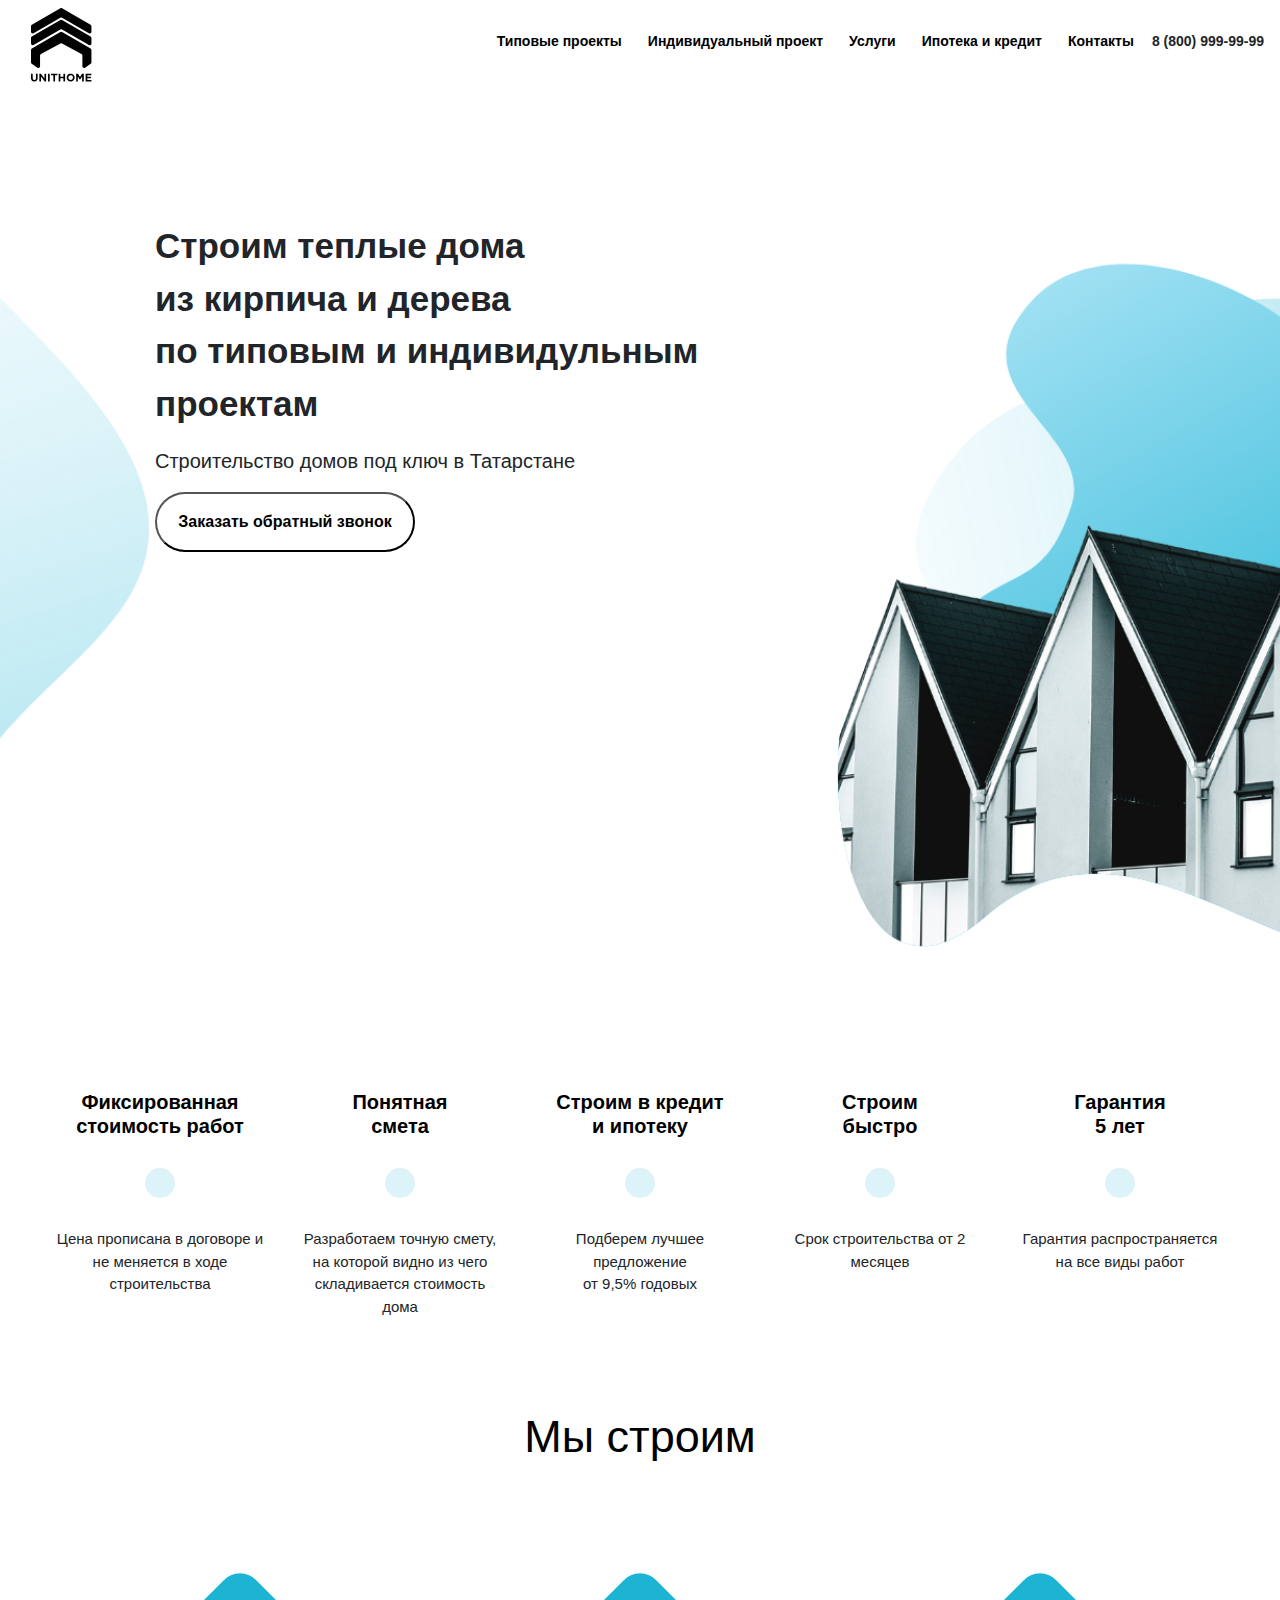
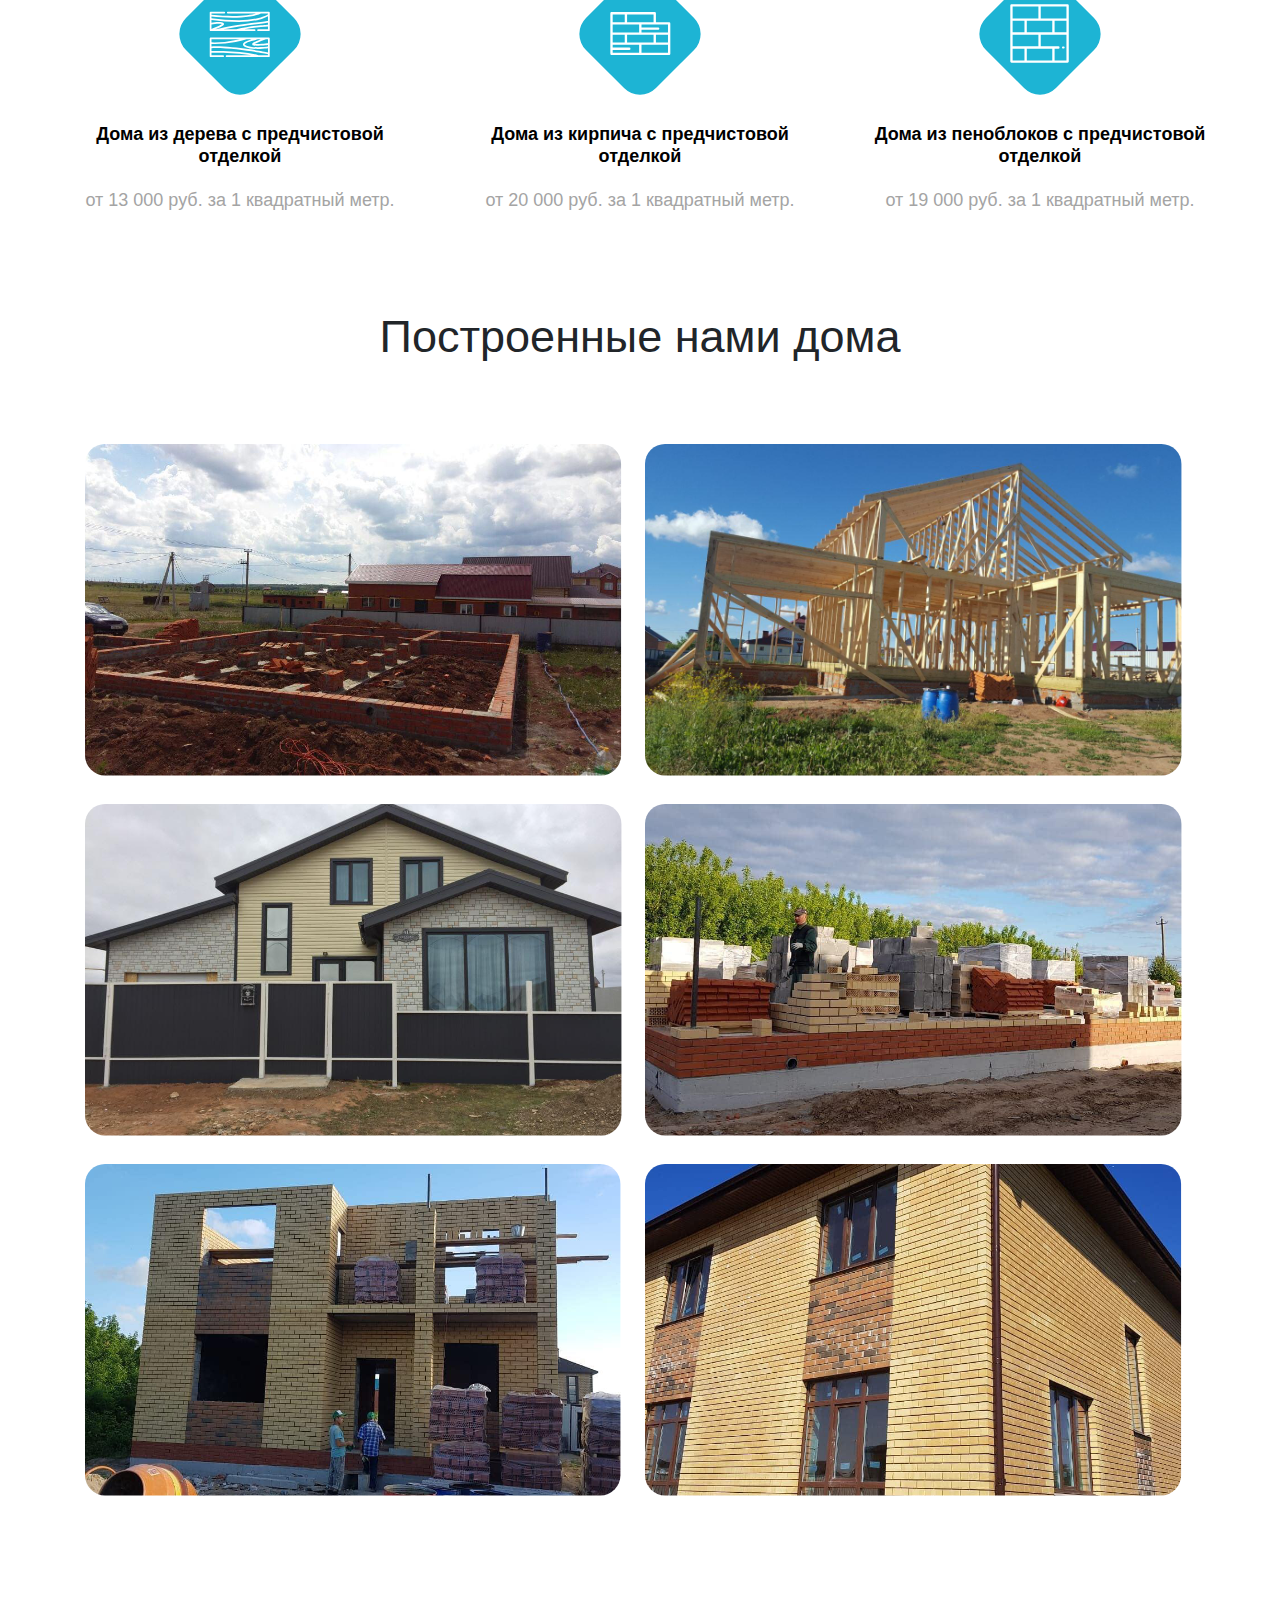
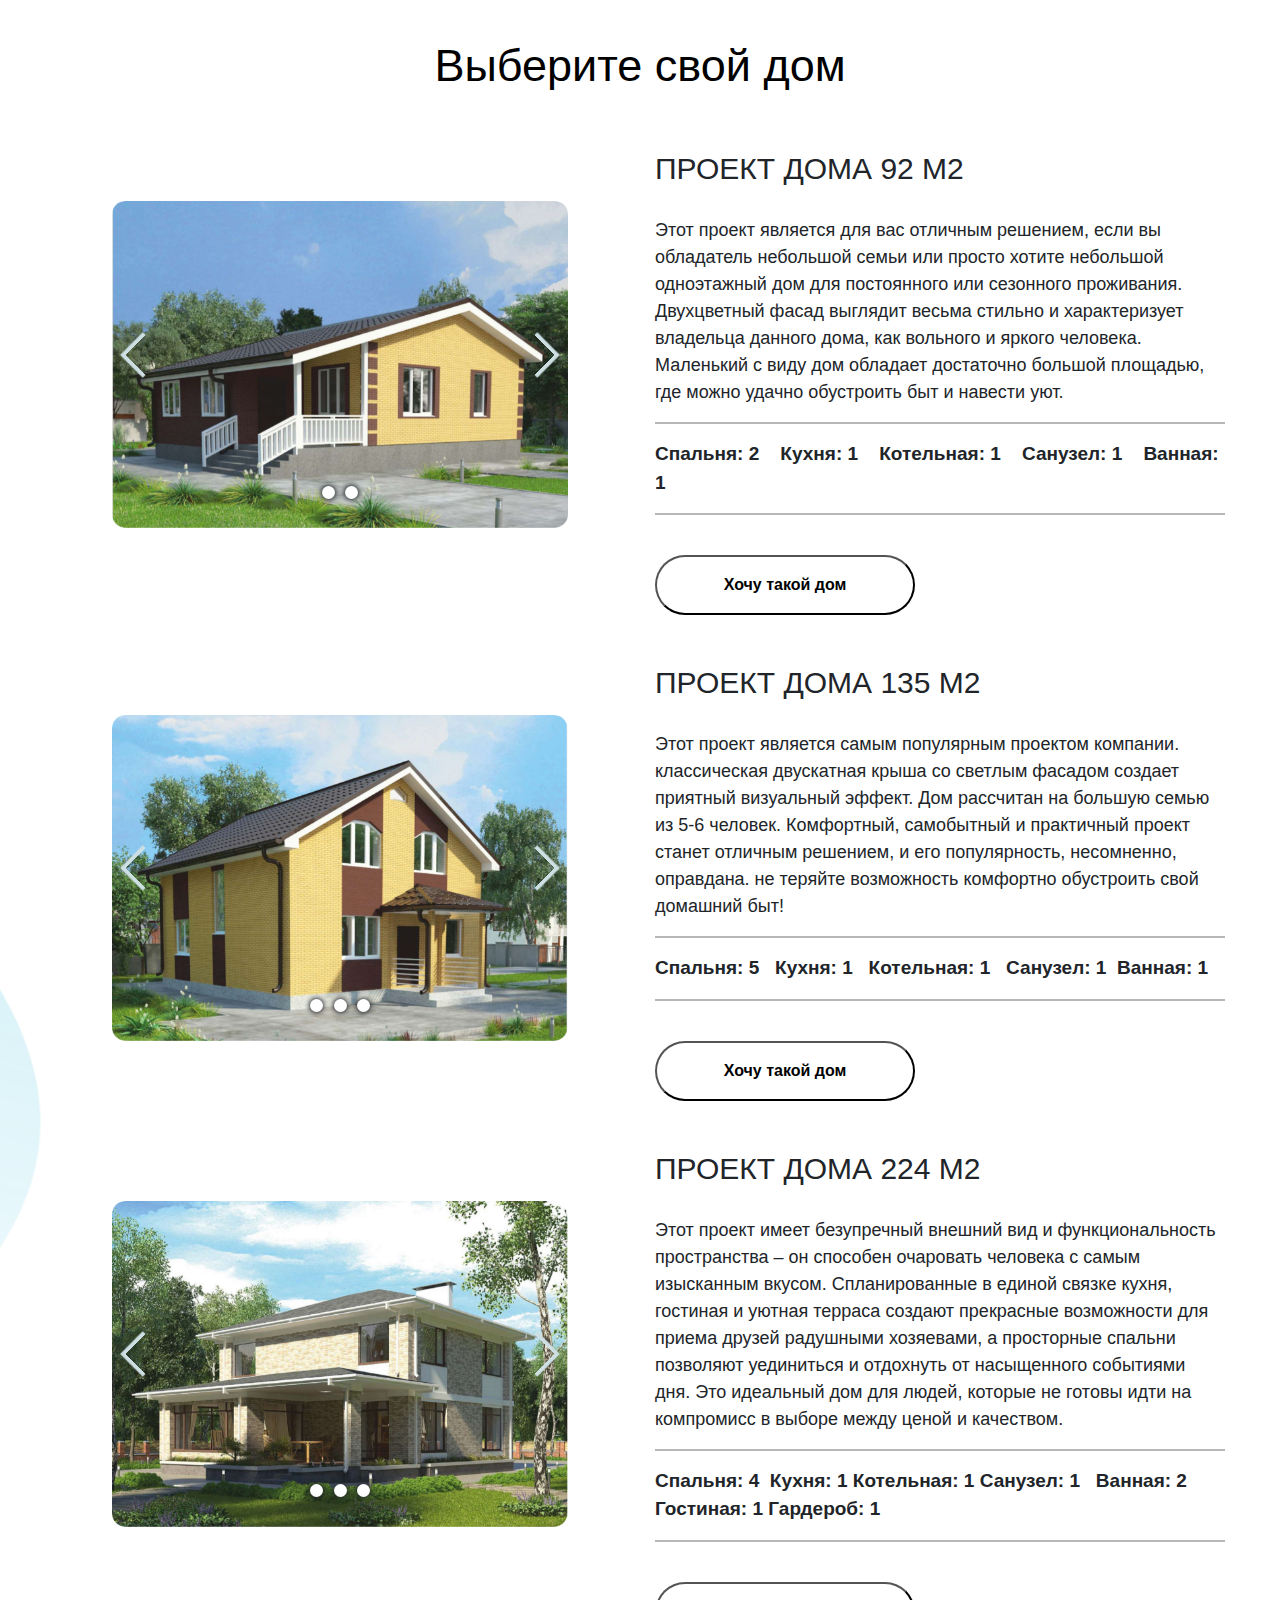
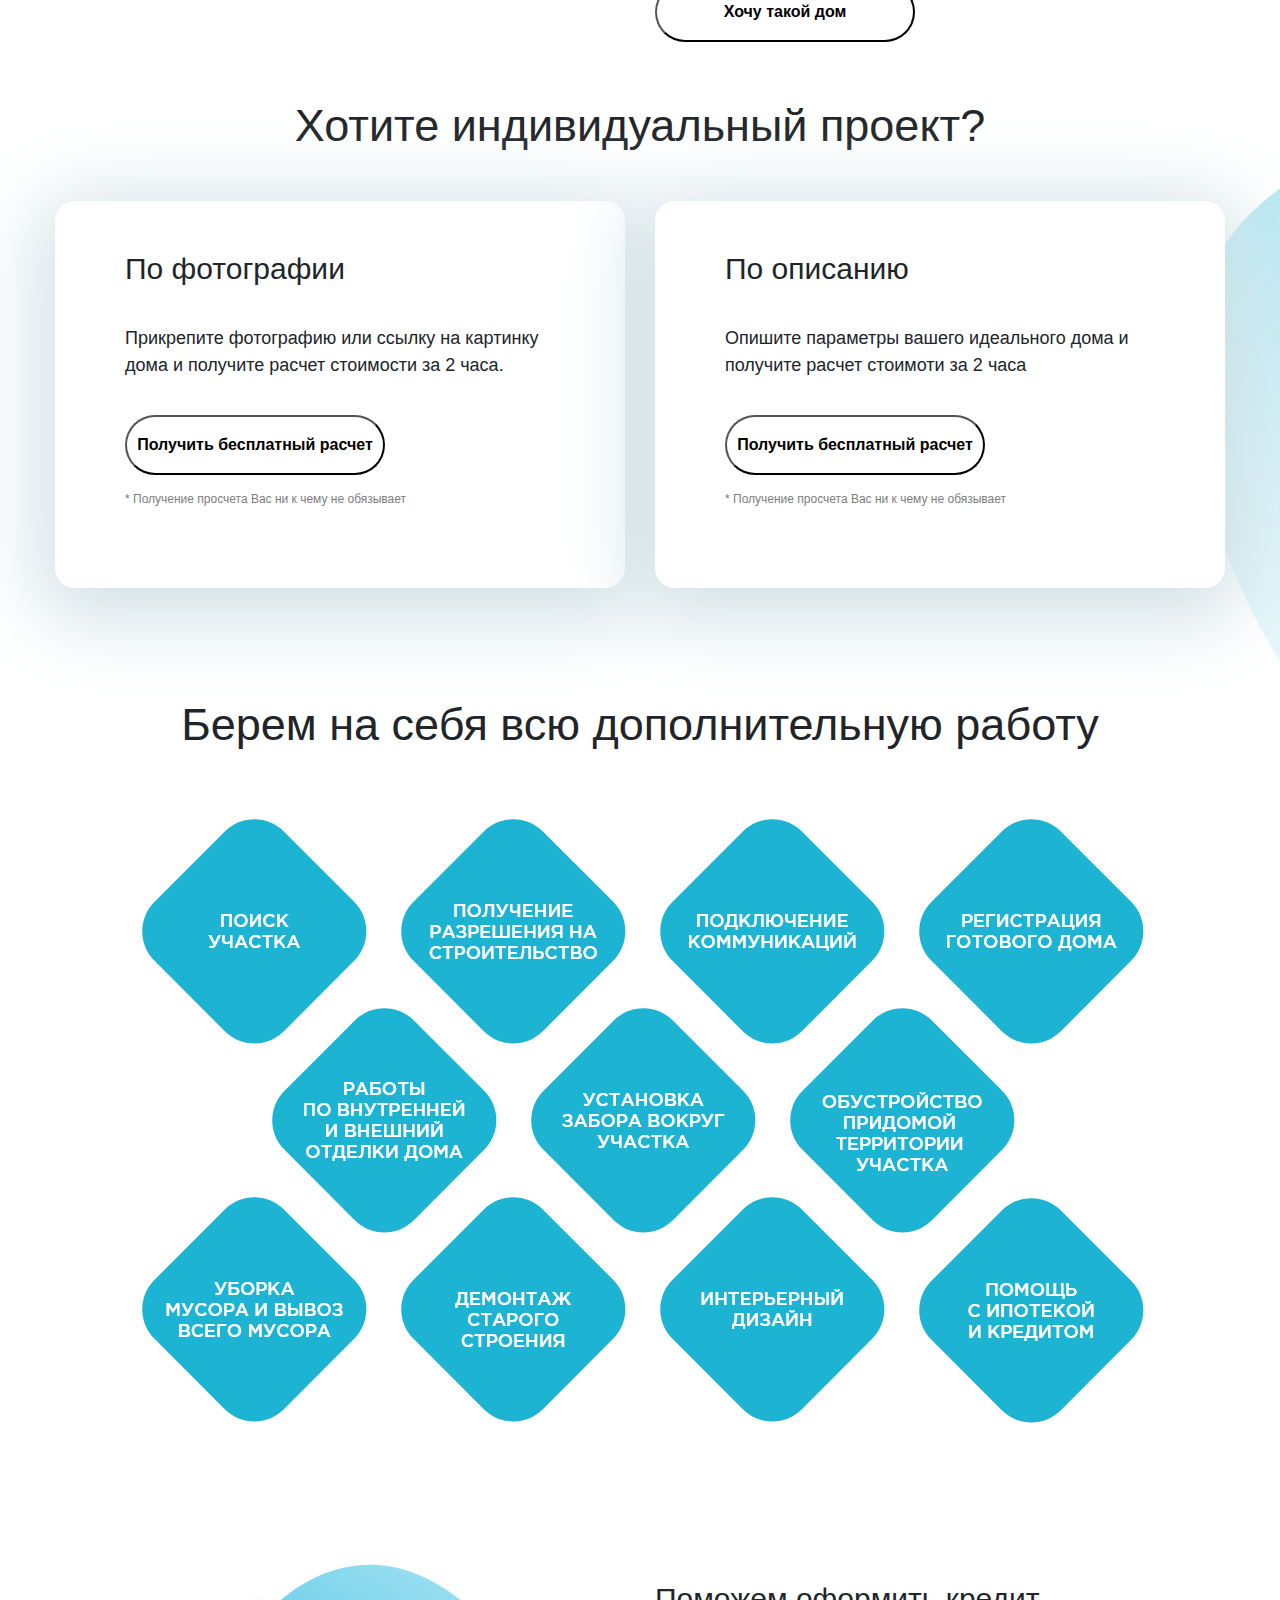
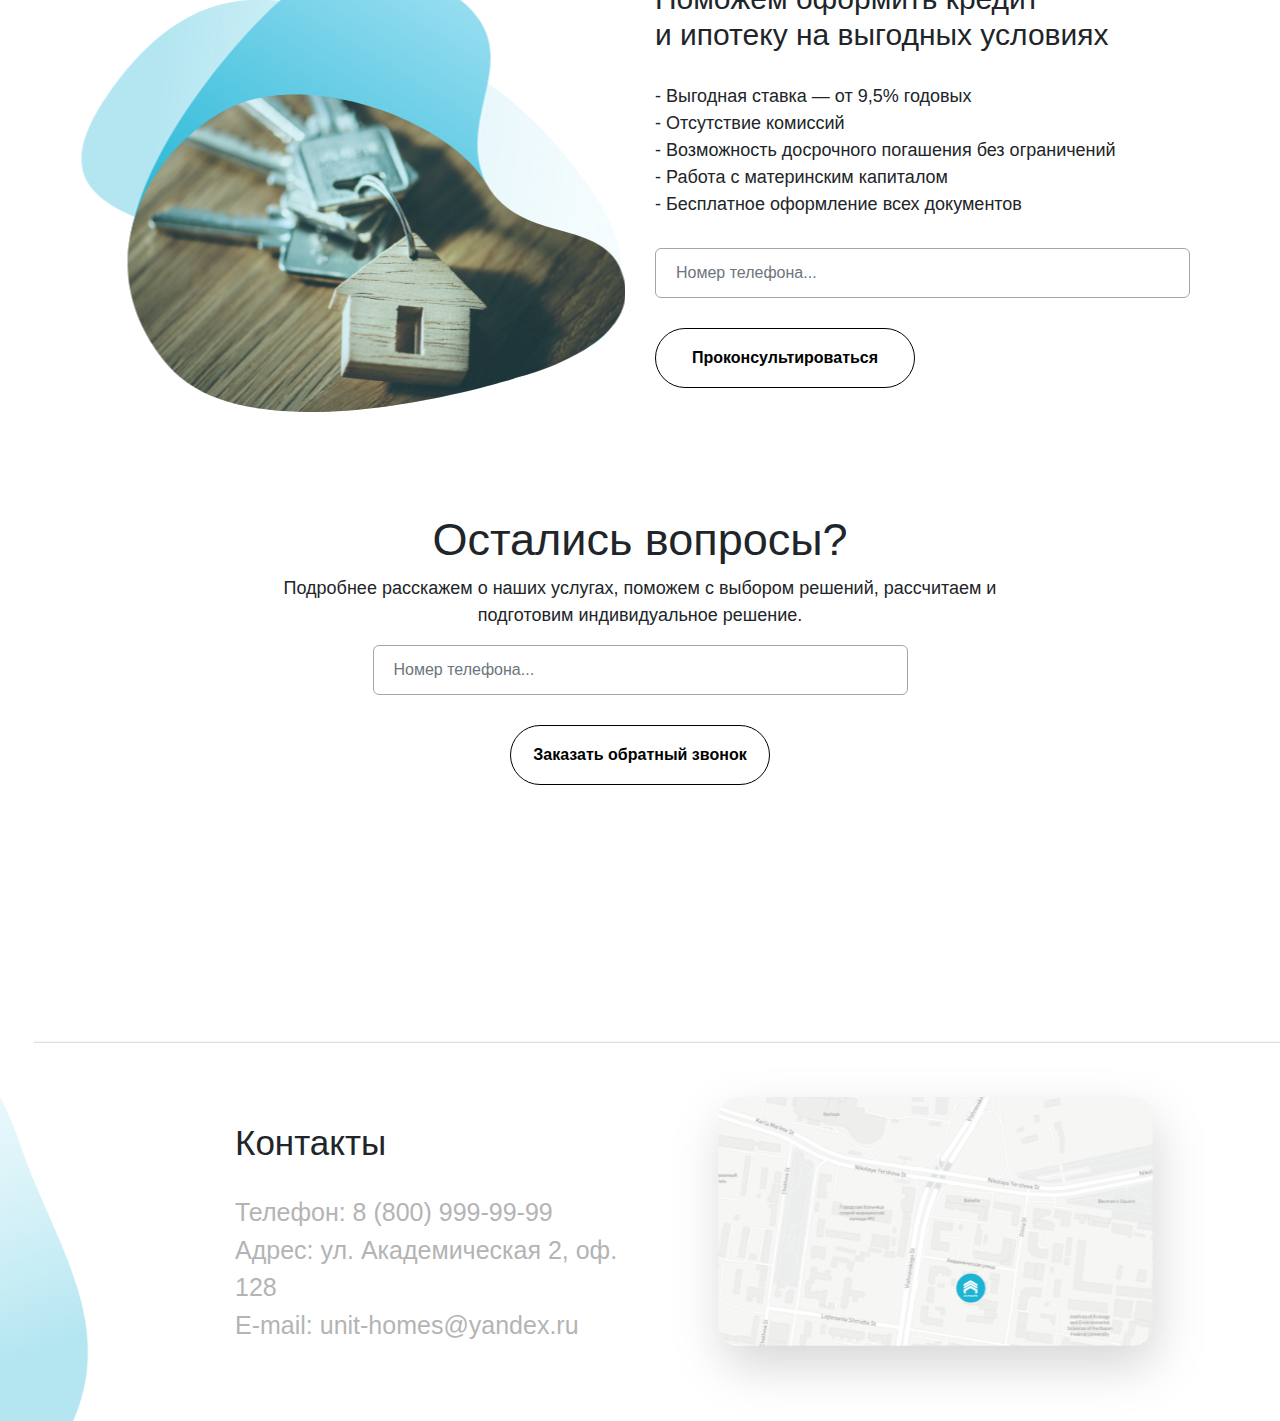
==== commit 01bc6bb0: "22/03/2019" ====
--- a/index.html
+++ b/index.html
@@ -12,9 +12,9 @@
 </head>
 <body>
 <header>
-    <div class="container">
-        <div class="row">
-            <nav class="navbar navbar-expand-lg bg-white  fixed-top">
+    <div class="container container-fluid">
+        <div class="row">
+            <nav class="navbar fixed-top navbar-expand-lg bg-white">
                 <a href="#" class="navbar-brand">
                     <img src="img/Group%2012.png" width="61" height="74" alt="logo">
                 </a>
@@ -23,7 +23,7 @@
                         aria-expanded="false" aria-label="Toggle navigation">
                     &#9776;
                 </button>
-                <div class="collapse navbar-collapse " id="navbarSupportedContent">
+                <div class="collapse navbar-collapse" id="navbarSupportedContent">
                     <ul class="navbar-nav ml-auto">
                         <li class="nav-item nav-item-1">
                             <a href="#" class="nav-link">Типовые проекты</a>
@@ -476,12 +476,27 @@
                 </p>
             </div>
         </div>
-        <div class="diamond-group-1">
-            <p>
-                <a href="#myModal1" data-toggle="modal">
-                    <img src="img/Diamond.svg" height="385" width="315" alt="1">
-                </a>
-            </p>
+        <div class="row">
+            <div class="col">
+                <div class="diamond-group-1">
+                    <p>
+                        <a href="#myModal1" data-toggle="modal">
+                            <img src="img/Diamond.svg" height="385" width="315" alt="1">
+                        </a>
+                    </p>
+                </div>
+            </div>
+        </div>
+        <div class="row">
+            <div class="col">
+                <div class="diamond-group-2">
+                    <p>
+                        <a href="#myModal1" data-toggle="modal">
+                            <img src="img/Diamond-2.svg" height="768" width="628" alt="1">
+                        </a>
+                    </p>
+                </div>
+            </div>
         </div>
         <div class="row">
             <div class="col">
@@ -511,6 +526,7 @@
         <div class="row">
             <div class="col">
                 <form action="mail.php" method="POST">
+                    <div class="cont-line"><div></div></div>
                     <div class="question">
                         <h4>Остались вопросы?</h4>
                         <p>
@@ -567,7 +583,7 @@
                         </li>
                         <li>
                             <div class="body-tel">
-                                <input type="text" class="form-control" required id="" name="user_phone"
+                                <input type="text" class="form-control" required name="user_phone"
                                        placeholder="Номер телефона...">
                             </div>
                         </li>
@@ -666,7 +682,7 @@
                         </li>
                         <li>
                             <div class="body-tel">
-                                <input type="text" class="form-control" id="" required name="user_phone"
+                                <input type="text" class="form-control" required name="user_phone"
                                        placeholder="Номер телефона...">
                             </div>
                         </li>
@@ -752,5 +768,4 @@
         crossorigin="anonymous"></script>
 <script src="js/lightbox.js"></script>
 <script src="js/site.js"></script>
-<script src="js/main.js"></script>
-</html>
+</html>--- a/css/style.css
+++ b/css/style.css
@@ -445,6 +445,10 @@
     display: none;
 }
 
+.block-4 .diamond-group-2 {
+    display: none;
+}
+
 .block-4 .group-item-7 {
     margin: -70px 0 0 130px;
 }
@@ -563,6 +567,10 @@
     outline: none;
 }
 
+.cont-line {
+    display: none;
+}
+
 .block-5 {
     background: url('../img/Group 1123.png') no-repeat top/cover;
     height: 479px;
@@ -732,7 +740,7 @@
     outline: none;
 }
 
-@media screen and (min-width: 1024px) and (max-width: 1740px) {
+@media screen and (min-width: 1024px) and (max-width: 1640px) {
 
     header {
         background: url('../img/Group102.png') no-repeat top/cover;
@@ -908,7 +916,7 @@
     }
 }
 
-@media screen and (min-width: 302px) and (max-width: 425px) {
+@media screen and (min-width: 100px) and (max-width: 766px) {
 
     .container {
         width: 305px;
@@ -969,7 +977,7 @@
         height: 750px;
     }
 
-    .block-2 .prom{
+    .block-2 .prom {
         margin: 10px 0 30px 0;
         padding: 0;
     }
@@ -984,12 +992,12 @@
         display: none;
     }
 
-    .block-2 .proj-house{
+    .block-2 .proj-house {
         margin: 30px 0 0 0;
         padding: 0;
     }
 
-    .block-2 .proj-house h3{
+    .block-2 .proj-house h3 {
         font-size: 24px;
         font-weight: bold;
     }
@@ -1034,11 +1042,13 @@
         font-size: 16px;
         margin: -30px 0 30px 0;
     }
-    #block-for-slider{
+
+    #block-for-slider {
         width: 100%;
         margin: 10px 0 0 0;
         padding: 0;
     }
+
     #prev-btn, #next-btn {
         width: 25px;
         height: 25px;
@@ -1055,7 +1065,7 @@
     }
 
     .slide-6 {
-        width: calc(100%/6);
+        width: calc(100% / 6);
         list-style: none;
         display: inline;
         float: left;
@@ -1065,7 +1075,7 @@
         height: 100%;
     }
 
-    .slide img{
+    .slide img {
         width: 302px !important;
     }
 
@@ -1074,7 +1084,7 @@
         height: 2050px;
     }
 
-    .block-4 .offer-text{
+    .block-4 .offer-text {
         margin-top: 80px;
     }
 
@@ -1194,6 +1204,19 @@
         margin-top: 30px;
         padding-left: 20px;
 
+    }
+
+    .cont-line {
+        background-color: #000;
+        width: 302px;
+        display: inline-block;
+        height: 1px;
+        vertical-align: middle;
+        margin-top: 30px;
+    }
+
+    .block-4 .question {
+        margin-top: 20px;
     }
 
     .block-4 .question button {
@@ -1309,434 +1332,398 @@
     }
 }
 
-/*@media screen and (min-width: 768px) and (max-width: 1023px) {*/
-
-    /*header {*/
-        /*height: auto;*/
-        /*width: 100%;*/
-    /*}*/
-
-    /*header .navbar-brand {*/
-        /*padding: 0 0 0 15px;*/
-    /*}*/
-
-    /*header .navbar-brand img {*/
-        /*width: 45px;*/
-        /*height: 45px;*/
-    /*}*/
-
-    /*header .navbar ul li {*/
-        /*text-align: center;*/
-        /*padding: 0;*/
-    /*}*/
-
-    /*header .nav-item {*/
-        /*text-align: center;*/
-    /*}*/
-
-    /*header .navbar ul li:last-child {*/
-        /*display: none;*/
-    /*}*/
-
-    /*header .head-text p {*/
-        /*font-weight: bold;*/
-        /*font-size: 24px;*/
-    /*}*/
-
-    /*header .head-text {*/
-        /*margin: 250px 0 0 60px;*/
-    /*}*/
-
-    /*header .head-text .tatar {*/
-        /*font-size: 16px;*/
-        /*font-weight: 100;*/
-    /*}*/
-
-    /*header .head-button {*/
-        /*margin: 50px 0 0 60px;*/
-    /*}*/
-
-    /*header .head-button button {*/
-        /*font-size: 16px;*/
-    /*}*/
-
-    /*.block-1 {*/
-        /*height: 650px;*/
-    /*}*/
-
-    /*.block-2 {*/
-        /*height: 50px;*/
-        /*padding: 0;*/
-    /*}*/
-
-    /*.block-2 .prom h2 {*/
-        /*font-weight: bold;*/
-        /*font-size: 24px;*/
-        /*text-align: center;*/
-        /*height: 0;*/
-    /*}*/
-
-    /*.block-2 .lagr {*/
-        /*display: none;*/
-    /*}*/
-
-    /*.block-2 .proj-house {*/
-        /*display: none;*/
-    /*}*/
-
-    /*.block-3 {*/
-        /*margin-bottom: 10px;*/
-        /*height: 1130px;*/
-    /*}*/
-
-    /*.block-3 .change {*/
-        /*margin-top: 0;*/
-    /*}*/
-
-    /*.block-3 .change h3 {*/
-        /*font-size: 24px;*/
-        /*font-weight: bold;*/
-        /*margin-bottom: 30px;*/
-    /*}*/
-
-    /*.block-3 .slider-text {*/
-        /*margin: 5px 0 0 0;*/
-    /*}*/
-
-    /*.block-3 .slider-text h3 {*/
-        /*font-size: 24px;*/
-        /*margin: 0 0 20px 0;*/
-
-    /*}*/
-
-    /*.block-3 .slider-text p {*/
-        /*font-size: 12px;*/
-    /*}*/
-
-    /*.block-3 .slider-text .bedroom {*/
-        /*font-size: 12px;*/
-        /*text-align: center;*/
-    /*}*/
-
-    /*.block-3 .slider-text .bedroom p {*/
-        /*text-align: center;*/
-        /*margin-top: -20px;*/
-    /*}*/
-
-    /*.block-3 .slider-text .slider-button {*/
-        /*margin-top: 0;*/
-    /*}*/
-
-    /*.block-3 .slider-button button {*/
-        /*width: 260px;*/
-        /*height: 30px;*/
-        /*font-size: 16px;*/
-
-    /*}*/
-
-    /*.slide img {*/
-        /*width: 100%;*/
-        /*height: 215px;*/
-
-    /*}*/
-
-    /*#prev-btn, #next-btn {*/
-        /*width: 25px;*/
-        /*height: 25px;*/
-        /*margin-top: 20px;*/
-    /*}*/
-
-    /*.slide-nav-btn {*/
-        /*display: none;*/
-    /*}*/
-
-
-    /*#block-for-slider {*/
-        /*width: 302px;*/
-        /*margin: 40px 0 0 0;*/
-    /*}*/
-
-    /*.block-4 {*/
-        /*margin: 0;*/
-        /*height: 2050px;*/
-    /*}*/
-
-    /*.block-4 .offer-text h4 {*/
-        /*font-size: 24px;*/
-        /*font-weight: bold;*/
-    /*}*/
-
-    /*.block-4 .offer-item {*/
-        /*width: 100%;*/
-        /*height: 190px;*/
-        /*margin: 40px 0 0 0;*/
-        /*padding: 0;*/
-    /*}*/
-
-    /*.block-4 .offer-item h4 {*/
-        /*font-size: 12px;*/
-        /*padding: 25px 0 0 20px;*/
-        /*font-weight: bold;*/
-    /*}*/
-
-    /*.block-4 .offer-item p {*/
-        /*font-size: 12px;*/
-        /*padding: 10px 30px 0 20px;*/
-    /*}*/
-
-    /*.block-4 .offer-item .small-text {*/
-        /*font-size: 9px;*/
-        /*margin-top: 1px;*/
-    /*}*/
-
-    /*.block-4 .offer-item button {*/
-        /*width: 150px;*/
-        /*height: 30px;*/
-        /*font-size: 7px;*/
-        /*font-weight: bold;*/
-        /*margin: -20px 0 0 20px;*/
-    /*}*/
-
-    /*.block-4 .work-item {*/
-        /*text-align: center;*/
-        /*margin: 150px 0 50px 0;*/
-        /*padding: 0;*/
-        /*width: 300px;*/
-    /*}*/
-
-    /*.block-4 .work-item h4 {*/
-        /*font-size: 24px;*/
-        /*font-weight: bold;*/
-    /*}*/
-
-    /*.block-4 .diamond-group {*/
-        /*display: block;*/
-    /*}*/
-
-    /*.block-4 .diamond-group {*/
-        /*display: grid;*/
-        /*grid-template-rows: 259px 259px 259px 259px;*/
-        /*grid-template-columns: 259px 259px 259px;*/
-        /*padding: 0;*/
-        /*margin: 0;*/
-    /*}*/
-
-    /*.block-4 .group-item-1 {*/
-        /*margin: 0 0 0 -20px;*/
-    /*}*/
-
-    /*.block-4 .group-item-2 {*/
-        /*margin: 0 0 0 -20px;*/
-    /*}*/
-
-    /*.block-4 .group-item-3 {*/
-        /*margin: 0 0 0 -20px;*/
-    /*}*/
-
-    /*.block-4 .group-item-4 {*/
-        /*margin: -70px 0 0 105px;*/
-    /*}*/
-
-    /*.block-4 .group-item-5 {*/
-        /*margin: -70px 0 0 105px;*/
-    /*}*/
-
-    /*.block-4 .group-item-6 {*/
-        /*margin: 120px 0 0 -550px;*/
-    /*}*/
-
-    /*.block-4 .group-item-7 {*/
-        /*margin: -139px 0 0 230px;*/
-    /*}*/
-
-    /*.block-4 .group-item-8 {*/
-        /*margin: -139px 0 0 240px;*/
-    /*}*/
-
-    /*.block-4 .group-item-9 {*/
-        /*margin: 0 0 0 0;*/
-    /*}*/
-
-    /*.block-4 .group-item-10 {*/
-        /*margin: 0 0 0 0;*/
-    /*}*/
-
-    /*.block-4 .group-item-11 {*/
-        /*margin: 0 0 0 0;*/
-    /*}*/
-
-    /*.block-4 .diamond-group-1 {*/
-        /*display: none;*/
-    /*}*/
-
-    /*.block-4 .bunch {*/
-        /*display: none;*/
-    /*}*/
-
-    /*.block-4 .feedback {*/
-        /*width: 100%;*/
-    /*}*/
-
-    /*.block-4 .feedback h4 {*/
-        /*font-size: 18px;*/
-        /*margin-top: 100px;*/
-        /*text-align: center;*/
-        /*font-weight: bold;*/
-    /*}*/
-
-    /*.block-4 .feedback p {*/
-        /*font-size: 12px;*/
-        /*margin-top: 30px;*/
-        /*text-align: left;*/
-    /*}*/
-
-    /*.block-4 .feedback input {*/
-        /*width: 302px;*/
-        /*height: 50px;*/
-        /*margin-top: 30px;*/
-        /*padding-left: 20px;*/
-
-    /*}*/
-
-    /*.block-4 .feedback button {*/
-        /*width: 302px;*/
-        /*height: 60px;*/
-        /*font-size: 16px;*/
-        /*font-weight: bold;*/
-        /*margin-top: 30px;*/
-    /*}*/
-
-    /*.block-4 .question {*/
-        /*text-align: center;*/
-        /*margin-top: 100px;*/
-        /*width: 100%;*/
-    /*}*/
-
-    /*.block-4 .question h4 {*/
-        /*font-size: 24px;*/
-        /*font-weight: bold;*/
-    /*}*/
-
-    /*.block-4 .question p {*/
-        /*font-size: 12px;*/
-    /*}*/
-
-    /*.block-4 .question input {*/
-        /*width: 302px;*/
-        /*height: 50px;*/
-        /*outline: none;*/
-        /*margin-top: 30px;*/
-        /*padding-left: 20px;*/
-
-    /*}*/
-
-    /*.block-4 .question button {*/
-        /*width: 302px;*/
-        /*height: 60px;*/
-        /*font-size: 16px;*/
-        /*font-weight: bold;*/
-        /*margin-top: 30px;*/
-    /*}*/
-
-    /*.block-5 {*/
-        /*background: url('../img/Group 1123.png') no-repeat top;*/
-        /*height: 400px;*/
-    /*}*/
-
-    /*.block-5 .adress {*/
-        /*margin: 50px 0 0 0;*/
-    /*}*/
-
-    /*.block-5 .adress h5 {*/
-        /*font-size: 24px;*/
-        /*margin-bottom: 50px;*/
-        /*font-weight: bold;*/
-    /*}*/
-
-    /*.block-5 .adress p {*/
-        /*font-size: 12px;*/
-        /*color: #B4B4B4;*/
-        /*font-weight: 100;*/
-    /*}*/
-
-    /*.block-5 .map-adres {*/
-        /*background: url('../img/mapss.png') no-repeat top;*/
-        /*height: 174px;*/
-        /*width: 302px;*/
-        /*border: none;*/
-    /*}*/
-
-    /*.modal .modal-content {*/
-        /*height: 180px;*/
-        /*width: 302px;*/
-        /*padding: 25px 25px 0 15px;*/
-        /*margin: 0 auto;*/
-    /*}*/
-
-    /*.modal .header-mod h6 {*/
-        /*font-size: 9px;*/
-        /*font-weight: bold;*/
-    /*}*/
-
-    /*.modal .body-tel input {*/
-        /*width: 188px;*/
-        /*height: 30px;*/
-        /*margin-top: 5px;*/
-    /*}*/
-
-    /*input::-webkit-input-placeholder {*/
-        /*font-size: 9px;*/
-        /*font-family: 'GothamPro', sans-serif;*/
-    /*}*/
-
-    /*.modal .footer-btn button {*/
-        /*width: 147px;*/
-        /*height: 30px;*/
-        /*font-size: 9px;*/
-        /*font-weight: bold;*/
-        /*margin-top: 10px;*/
-    /*}*/
-
-    /*.modal .footer-btn-1 button {*/
-        /*width: 190px;*/
-        /*height: 30px;*/
-        /*font-size: 9px;*/
-        /*font-weight: bold;*/
-        /*outline: none;*/
-        /*margin: 1px 140px 0 0;*/
-    /*}*/
-
-    /*.modal .body-phone input {*/
-        /*width: 190px;*/
-        /*height: 30px;*/
-        /*border-radius: 6px;*/
-        /*border-color: #BFBFBF;*/
-        /*padding-left: 15px;*/
-    /*}*/
-
-    /*.modal .body-param input {*/
-        /*width: 190px;*/
-        /*height: 30px;*/
-        /*margin-top: 15px;*/
-        /*padding-left: 15px;*/
-    /*}*/
-
-    /*.modal .foto-btn label {*/
-        /*background: transparent;*/
-        /*color: #000;*/
-        /*width: 190px;*/
-        /*height: 30px;*/
-        /*font-size: 9px;*/
-        /*border-radius: 30px;*/
-        /*border: 1px solid #000;*/
-        /*font-weight: bold;*/
-        /*margin-top: 20px;*/
-        /*outline: none;*/
-        /*display: block;*/
-        /*padding: 8px 0 0 43px;*/
-    /*}*/
-
-    /*.modal .modal-dialog-2 {*/
-        /*height: 300px;*/
-    /*}*/
-/*}*/+@media screen and (min-width: 767px) and (max-width: 1023px) {
+
+    header {
+        height: auto;
+        width: 100%;
+    }
+
+    header .navbar-brand {
+        padding: 0 0 0 15px;
+    }
+
+    header .navbar-brand img {
+        width: 45px;
+        height: 45px;
+    }
+
+    header .navbar ul li {
+        text-align: center;
+        padding: 0;
+    }
+
+    header .nav-item {
+        text-align: center;
+    }
+
+    header .navbar ul li:last-child {
+        display: none;
+    }
+
+    header .head-text p {
+        font-weight: bold;
+        font-size: 24px;
+    }
+
+    header .head-text {
+        margin: 250px 0 0 60px;
+    }
+
+    header .head-text .tatar {
+        font-size: 16px;
+        font-weight: 100;
+    }
+
+    header .head-button {
+        margin: 50px 0 0 60px;
+    }
+
+    header .head-button button {
+        font-size: 16px;
+    }
+
+    .block-1 {
+        height: 370px;
+    }
+
+    .block-1 .box-item {
+        width: 220px;
+        height: 230px;
+        text-align: center;
+        margin: 0 auto;
+    }
+
+    .block-2 {
+        height: 10px;
+        padding: 0;
+    }
+
+    .block-2 .prom{
+        margin-bottom: 40px;
+    }
+
+    .block-2 .prom h2 {
+        font-weight: bold;
+        font-size: 24px;
+        text-align: center;
+        height: 0;
+    }
+
+    .block-2 .lagr {
+        display: none;
+    }
+
+    .block-2 .proj-house {
+        display: none;
+    }
+
+    .block-3 {
+        margin-bottom: 10px;
+        height: 930px;
+    }
+
+    .block-3 .change {
+        margin-top: 0;
+    }
+
+    .block-3 .change h3 {
+        font-size: 24px;
+        font-weight: bold;
+        margin-bottom: 30px;
+    }
+
+    .block-3 .slider-text {
+        margin: 5px 0 0 0;
+    }
+
+    .block-3 .slider-text h3 {
+        font-size: 24px;
+        margin: 0 0 20px 0;
+    }
+
+    .block-3 .slider-text p {
+        font-size: 12px;
+    }
+
+    .block-3 .slider-text .bedroom {
+        font-size: 12px;
+        text-align: center;
+    }
+
+    .block-3 .slider-text .bedroom p {
+        text-align: center;
+        margin-top: -20px;
+    }
+
+    .block-3 .slider-text .slider-button {
+        margin-top: 0;
+    }
+
+    .block-3 .slider-button button {
+        width: 260px;
+        height: 30px;
+        font-size: 16px;
+    }
+
+    .slide img {
+        width: 100%;
+        height: 215px;
+    }
+
+    #prev-btn, #next-btn {
+        width: 25px;
+        height: 25px;
+        margin-top: 20px;
+    }
+
+    .slide-nav-btn {
+        display: none;
+    }
+
+
+    #block-for-slider {
+        width: 302px;
+        margin: 40px 0 0 0;
+    }
+
+    .block-4 {
+        margin: 0;
+        height: 1350px;
+    }
+
+    .block-4 .offer-text h4 {
+        font-size: 24px;
+        font-weight: bold;
+    }
+
+    .block-4 .offer-item {
+        width: 100%;
+        height: 190px;
+        margin: 40px 0 0 0;
+        padding: 0;
+    }
+
+    .block-4 .offer-item h4 {
+        font-size: 12px;
+        padding: 25px 0 0 20px;
+        font-weight: bold;
+    }
+
+    .block-4 .offer-item p {
+        font-size: 12px;
+        padding: 10px 30px 0 20px;
+    }
+
+    .block-4 .offer-item .small-text {
+        font-size: 9px;
+        margin-top: 1px;
+    }
+
+    .block-4 .offer-item button {
+        width: 150px;
+        height: 30px;
+        font-size: 7px;
+        font-weight: bold;
+        margin: -20px 0 0 20px;
+    }
+
+    .block-4 .work-item {
+
+        margin: 150px auto 50px auto;
+        padding: 0;
+        width: 300px;
+    }
+
+    .block-4 .work-item h4 {
+        font-size: 24px;
+        font-weight: bold;
+        text-align: center;
+    }
+
+    .block-4 .diamond-group {
+        display: none;
+    }
+
+    .block-4 .diamond-group-1 {
+        display: none;
+    }
+
+    .block-4 .diamond-group-2 {
+        display: flex;
+        justify-content: center;
+    }
+
+    .block-4 .bunch {
+        background: url('../img/Group 132 tabl.png') no-repeat top;
+        height: 100%;
+    }
+
+    .block-4 .feedback {
+
+    }
+
+    .block-4 .feedback h4 {
+        font-size: 18px;
+        margin-top: 100px;
+        font-weight: bold;
+    }
+
+    .block-4 .feedback p {
+        font-size: 12px;
+        margin-top: 30px;
+        text-align: left;
+    }
+
+    .block-4 .feedback input {
+        width: 260px;
+        height: 40px;
+        margin-top: 30px;
+        padding-left: 20px;
+
+    }
+
+    .block-4 .feedback button {
+        width: 260px;
+        height: 40px;
+        font-size: 16px;
+        font-weight: bold;
+        margin-top: 30px;
+    }
+
+    .block-4 .question {
+        text-align: center;
+        margin-top: 100px;
+        width: 100%;
+    }
+
+    .block-4 .question h4 {
+        font-size: 24px;
+        font-weight: bold;
+    }
+
+    .block-4 .question p {
+        font-size: 12px;
+    }
+
+    .block-4 .question input {
+        width: 260px;
+        height: 40px;
+        outline: none;
+        margin-top: 30px;
+        padding-left: 20px;
+
+    }
+
+    .block-4 .question button {
+        width: 260px;
+        height: 40px;
+        font-size: 16px;
+        font-weight: bold;
+        margin-top: 30px;
+    }
+
+    .block-5 {
+        background: url('../img/Group 1123.png') no-repeat top;
+        height: 250px;
+        margin-top: 700px;
+    }
+
+    .block-5 .adress {
+        margin: 50px 0 0 100px;
+    }
+
+    .block-5 .adress h5 {
+        font-size: 24px;
+        margin-bottom: 50px;
+        font-weight: bold;
+    }
+
+    .block-5 .adress p {
+        font-size: 16px;
+        color: #B4B4B4;
+        font-weight: 100;
+    }
+
+    .block-5 .map-adres {
+        background: url('../img/mapss.png') no-repeat top;
+        height: 174px;
+        width: 302px;
+        border: none;
+        margin-top: 50px;
+    }
+
+    .modal .modal-content {
+        height: 180px;
+        width: 302px;
+        padding: 25px 25px 0 15px;
+        margin: 0 auto;
+    }
+
+    .modal .header-mod h6 {
+        font-size: 9px;
+        font-weight: bold;
+    }
+
+    .modal .body-tel input {
+        width: 188px;
+        height: 30px;
+        margin-top: 5px;
+    }
+
+    input::-webkit-input-placeholder {
+        font-size: 9px;
+        font-family: 'GothamPro', sans-serif;
+    }
+
+    .modal .footer-btn button {
+        width: 147px;
+        height: 30px;
+        font-size: 9px;
+        font-weight: bold;
+        margin-top: 10px;
+    }
+
+    .modal .footer-btn-1 button {
+        width: 190px;
+        height: 30px;
+        font-size: 9px;
+        font-weight: bold;
+        outline: none;
+        margin: 1px 140px 0 0;
+    }
+
+    .modal .body-phone input {
+        width: 190px;
+        height: 30px;
+        border-radius: 6px;
+        border-color: #BFBFBF;
+        padding-left: 15px;
+    }
+
+    .modal .body-param input {
+        width: 190px;
+        height: 30px;
+        margin-top: 15px;
+        padding-left: 15px;
+    }
+
+    .modal .foto-btn label {
+        background: transparent;
+        color: #000;
+        width: 190px;
+        height: 30px;
+        font-size: 9px;
+        border-radius: 30px;
+        border: 1px solid #000;
+        font-weight: bold;
+        margin-top: 20px;
+        outline: none;
+        display: block;
+        padding: 8px 0 0 43px;
+    }
+
+    .modal .modal-dialog-2 {
+        height: 300px;
+    }
+}
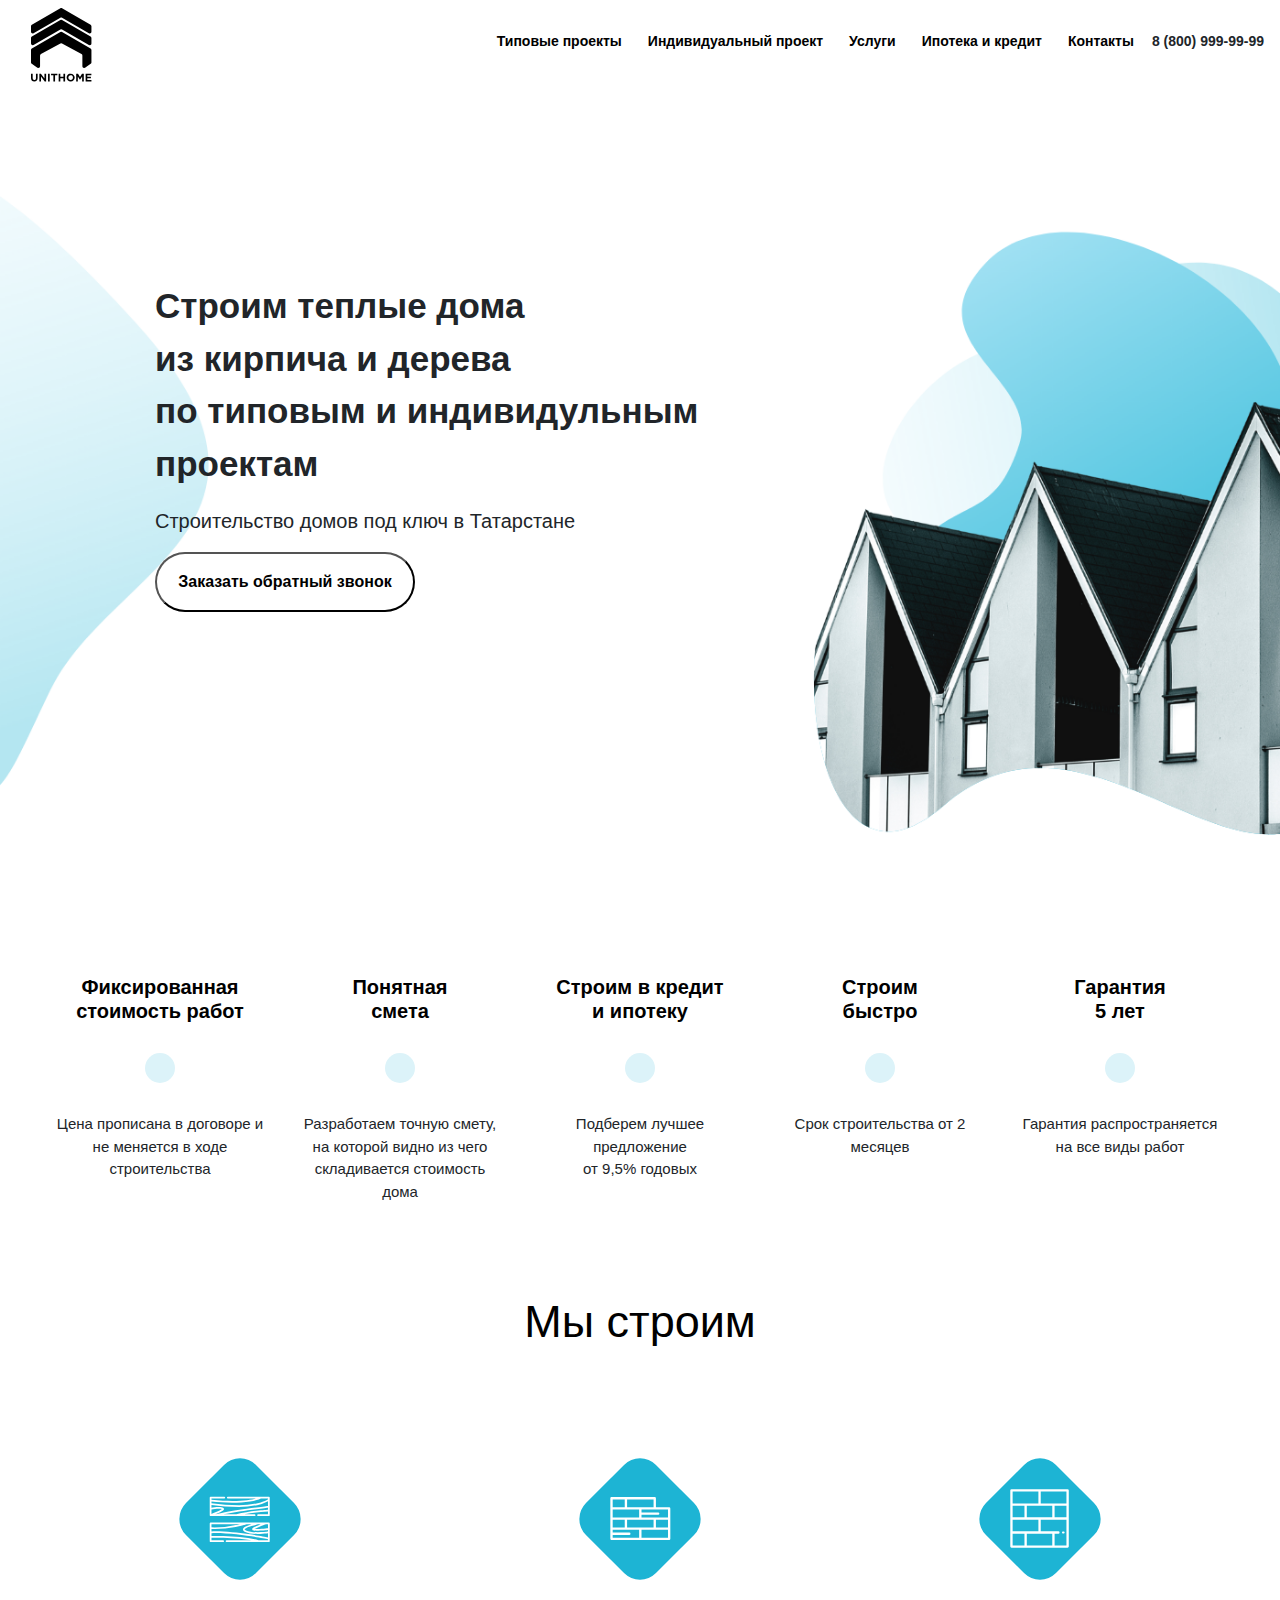
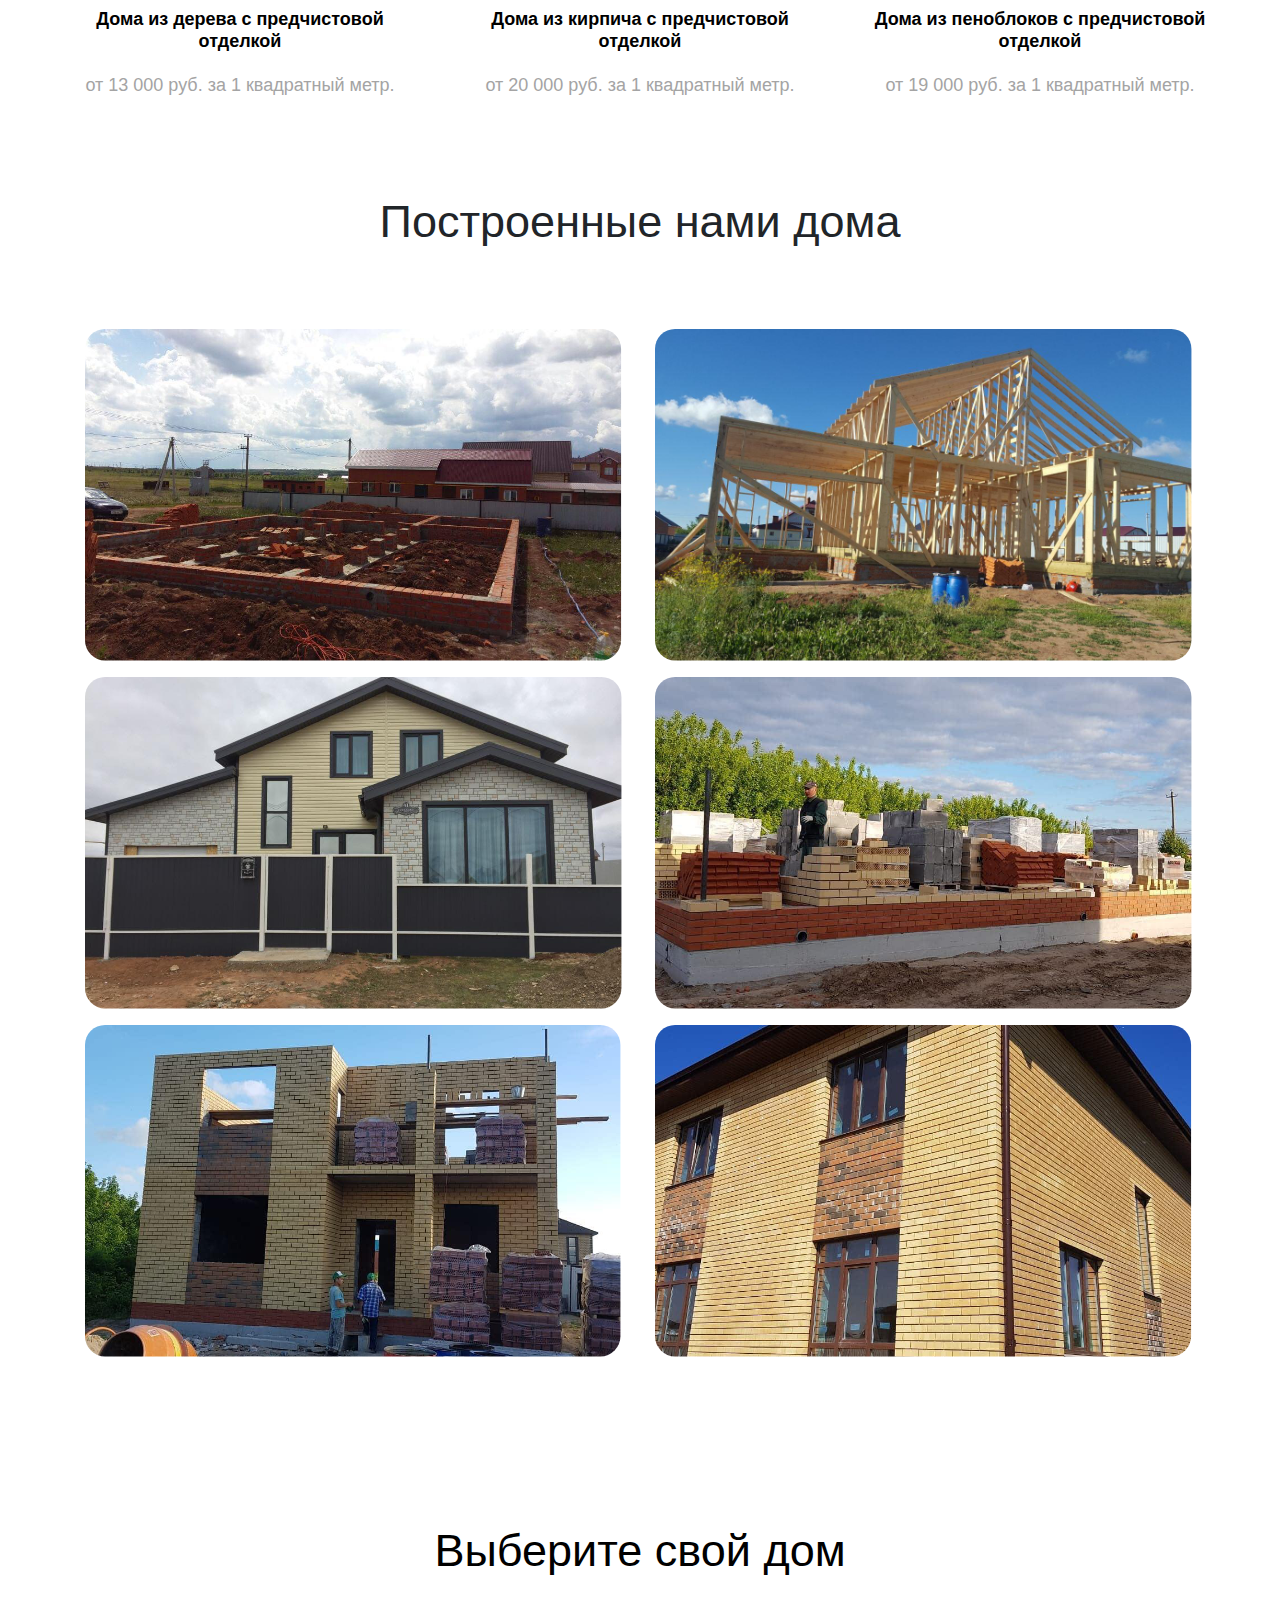
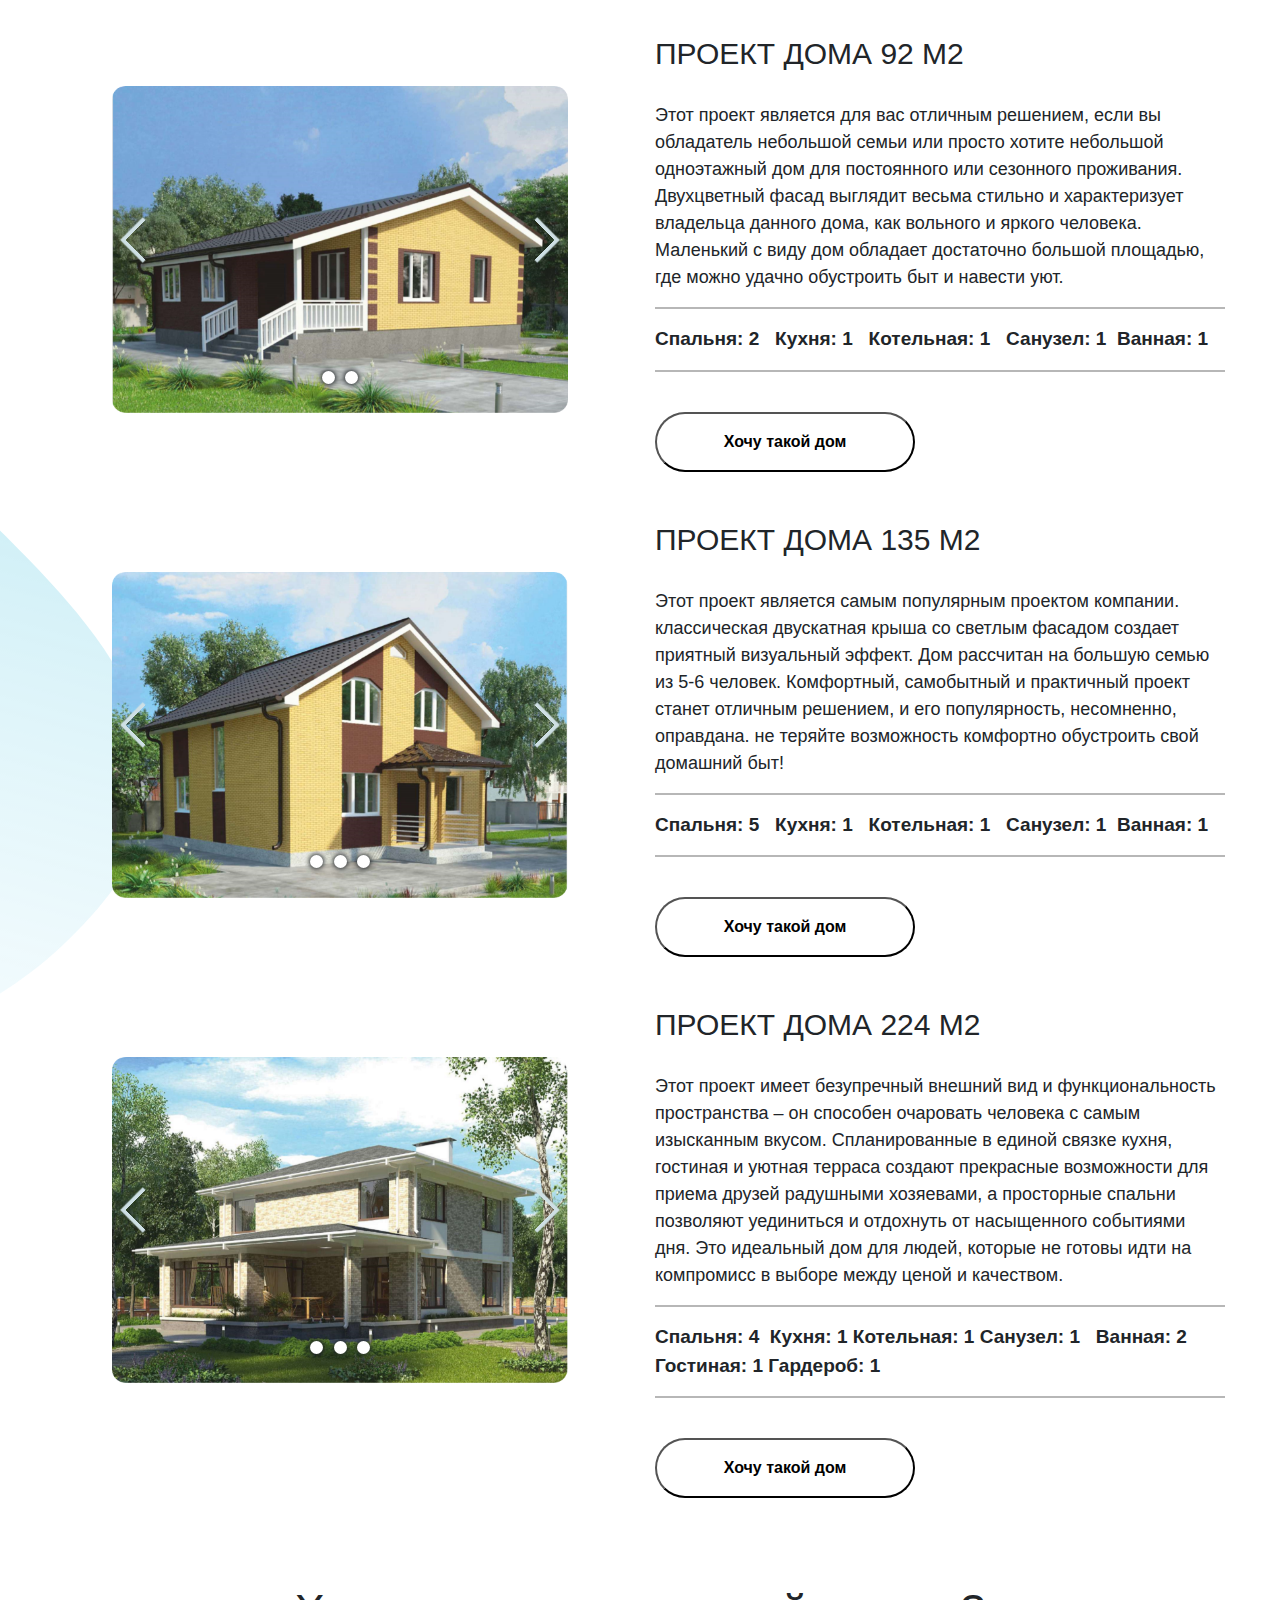
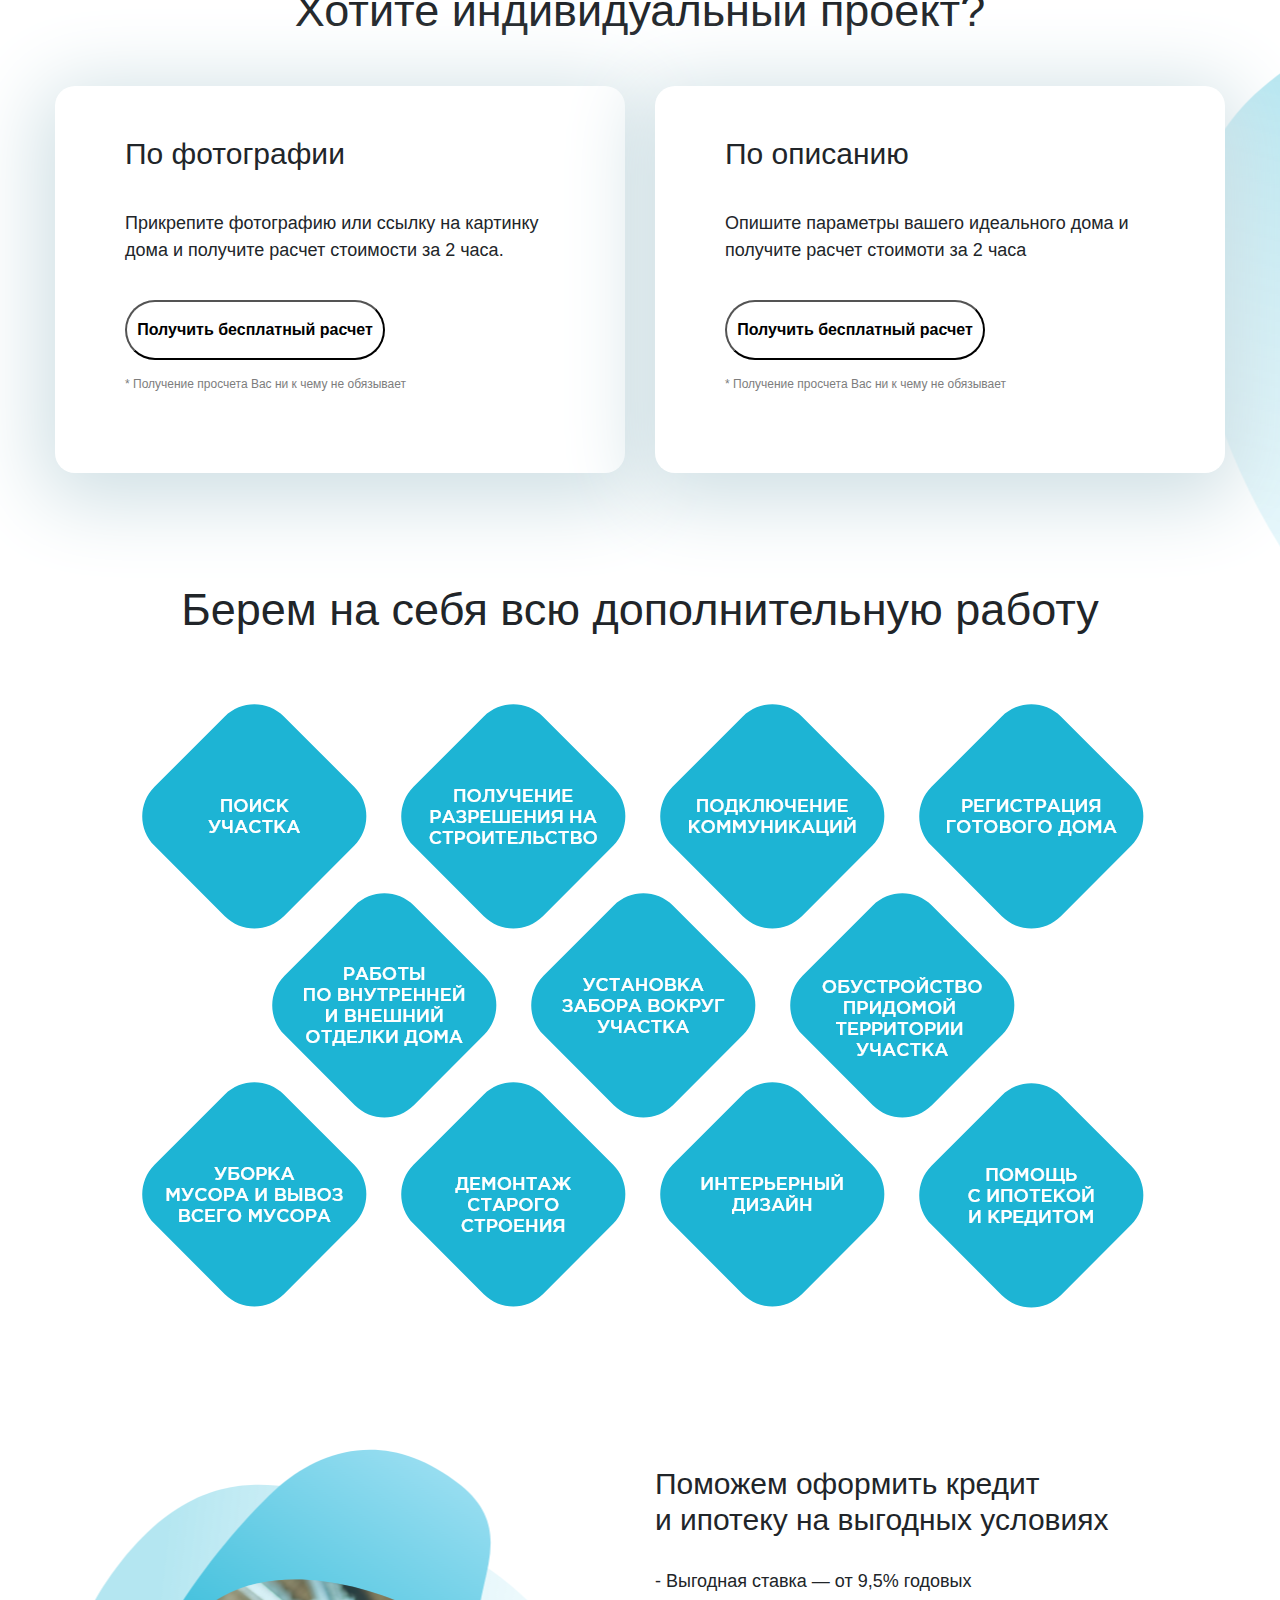
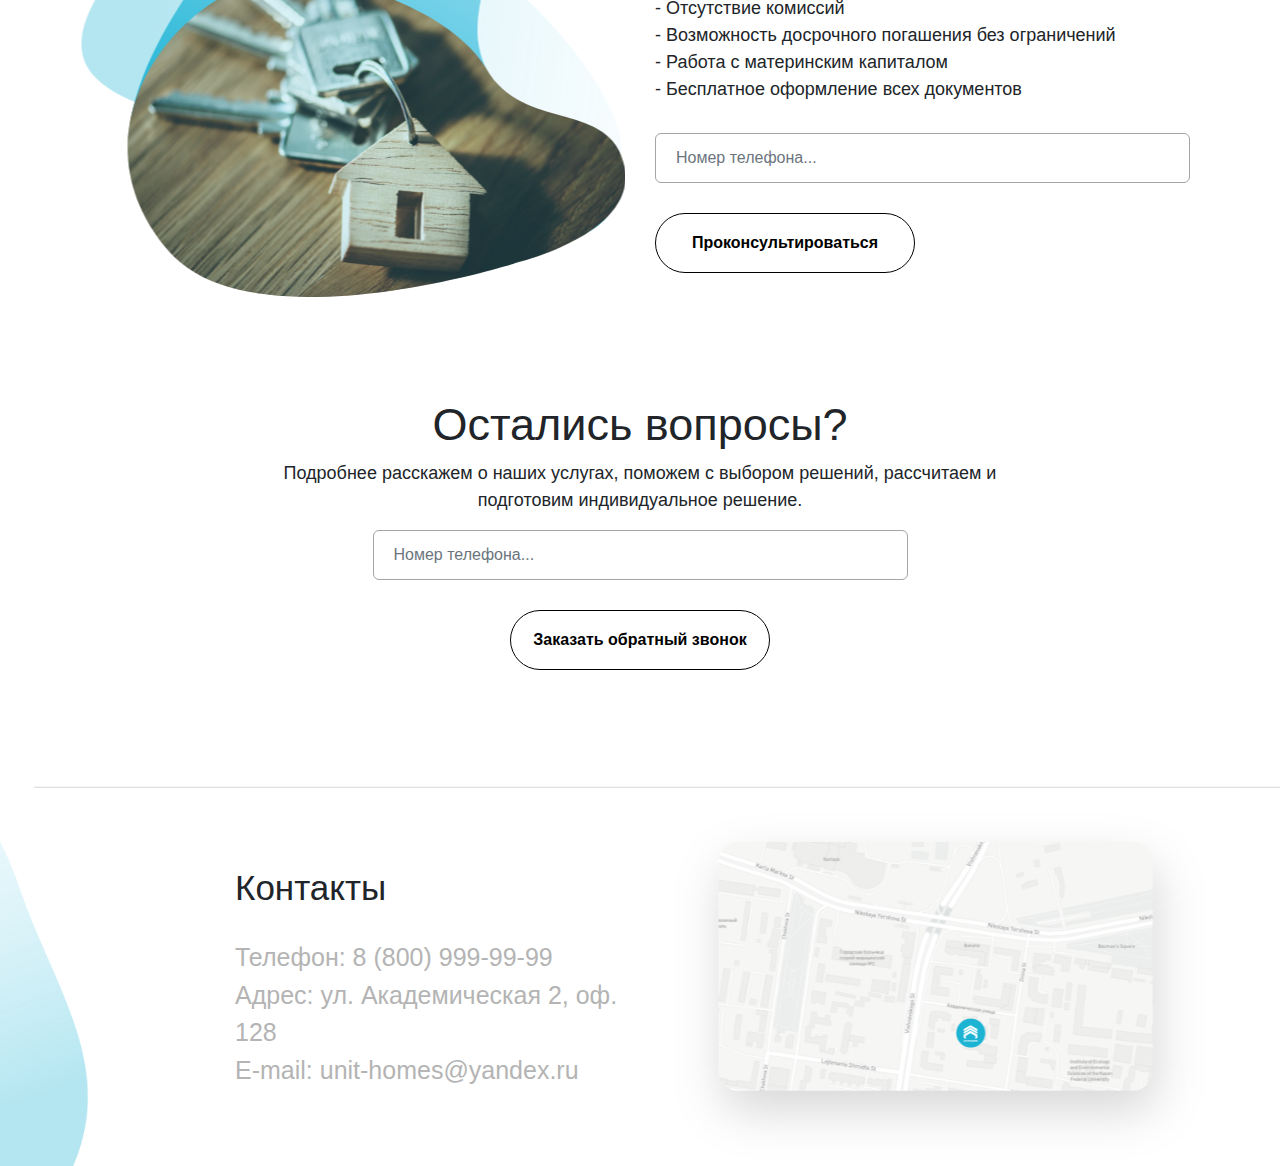
==== commit 7dc5d36c: "25/03/2019" ====
--- a/index.html
+++ b/index.html
@@ -209,6 +209,38 @@
                         <div id="next-btn" class="js-nextBtn"></div>
                     </div>
                 </div>
+            </div>
+        </div>
+        <div class="ipad-slider">
+            <div class="proj-1 rectangle">
+                <p>
+                    <a href="img/proj-1.jpg" data-lightbox="image-1"> <img src="img/ipad1.png" alt="1"></a>
+                </p>
+            </div>
+            <div class="proj-2 rectangle">
+                <p>
+                    <a href="img/proj-2.jpg" data-lightbox="image-1"> <img src="img/ipad4.png" alt="1"></a>
+                </p>
+            </div>
+            <div class="proj-3 rectangle">
+                <p>
+                    <a href="img/proj-3.jpg" data-lightbox="image-1"> <img src="img/ipad2.png" alt="1"></a>
+                </p>
+            </div>
+            <div class="proj-4 rectangle">
+                <p>
+                    <a href="img/proj-4.jpg" data-lightbox="image-1"> <img src="img/ipad5.png" alt="1"></a>
+                </p>
+            </div>
+            <div class="proj-5 rectangle">
+                <p>
+                    <a href="img/proj-5.jpg" data-lightbox="image-1"> <img src="img/ipad3.png" alt="1"></a>
+                </p>
+            </div>
+            <div class="proj-6 rectangle">
+                <p>
+                    <a href="img/proj-6.jpg" data-lightbox="image-1"> <img src="img/ipad6.png" alt="1"></a>
+                </p>
             </div>
         </div>
     </div>
@@ -253,8 +285,8 @@
                         навести уют.
                     </p>
                     <hr>
-                    <p class="bedroom">Cпальня: 2 &#160;&#160; Кухня: 1 &#160;&#160; Котельная: 1 &#160;&#160; Санузел:
-                        1 &#160;&#160; Ванная: 1</p>
+                    <p class="bedroom">Cпальня: 2&#160;&#160; Кухня: 1&#160;&#160; Котельная: 1&#160;&#160; Санузел:&#160;1&#160;&#160;Ванная:
+                        1</p>
                     <hr>
                     <div class="slider-button">
                         <button type="button" href="#myModal6" data-toggle="modal">
@@ -526,7 +558,9 @@
         <div class="row">
             <div class="col">
                 <form action="mail.php" method="POST">
-                    <div class="cont-line"><div></div></div>
+                    <div class="cont-line">
+                        <div></div>
+                    </div>
                     <div class="question">
                         <h4>Остались вопросы?</h4>
                         <p>
@@ -560,7 +594,8 @@
             <div class="col">
                 <div class="map-adres"></div>
                 <div class="map-yandex">
-                    <script type="text/javascript" charset="utf-8" async src="https://api-maps.yandex.ru/services/constructor/1.0/js/?um=constructor%3Ac28c4dc5b00f06b45508c0f6d856e74017c7da9f8074809ff5f27382067e08ff&amp;width=320&amp;height=240&amp;lang=ru_RU&amp;scroll=true"></script>
+                    <script type="text/javascript" charset="utf-8" async
+                            src="https://api-maps.yandex.ru/services/constructor/1.0/js/?um=constructor%3Ac28c4dc5b00f06b45508c0f6d856e74017c7da9f8074809ff5f27382067e08ff&amp;width=320&amp;height=240&amp;lang=ru_RU&amp;scroll=true"></script>
                 </div>
             </div>
         </div>
@@ -761,11 +796,12 @@
         </div>
     </form>
 </div>
-<script src="https://code.jquery.com/jquery-3.3.1.js"></script>
+<script src="js/jquery-3.3.1.js"></script>
 <script src="js/bootstrap.min.js"></script>
 <script src="https://cdnjs.cloudflare.com/ajax/libs/popper.js/1.12.9/umd/popper.min.js"
         integrity="sha384-ApNbgh9B+Y1QKtv3Rn7W3mgPxhU9K/ScQsAP7hUibX39j7fakFPskvXusvfa0b4Q"
         crossorigin="anonymous"></script>
 <script src="js/lightbox.js"></script>
 <script src="js/site.js"></script>
+</body>
 </html>--- a/css/style.css
+++ b/css/style.css
@@ -16,9 +16,10 @@
 }
 
 header {
-    background: url('../img/Group102.png') no-repeat top/cover;
+    background: url('../img/Group102.png') no-repeat top;
     height: 950px;
     margin-bottom: 140px;
+
 }
 
 header .navbar ul li {
@@ -185,12 +186,16 @@
 
 .lagr {
     display: grid;
-    grid-template-rows: 360px 360px;
-    grid-template-columns: 560px 560px 560px;
+    grid-template-rows: 340px 340px;
+    grid-template-columns: 542px 542px 542px;
+}
+
+.block-2 .ipad-slider {
+    display: none;
 }
 
 .block-3 {
-    background: url('../img/Group 142.png') no-repeat top/cover;
+    background: url('../img/Group 142.png') no-repeat top;
     height: 1750px;
     margin-bottom: 170px;
 }
@@ -270,7 +275,6 @@
     -webkit-transform: rotate(-45deg);
 }
 
-
 #nav-btns {
     position: absolute;
     width: 100%;
@@ -740,14 +744,16 @@
     outline: none;
 }
 
-@media screen and (min-width: 1024px) and (max-width: 1640px) {
+@media screen and (min-width: 1150px) and (max-width: 1640px) {
 
     header {
         background: url('../img/Group102.png') no-repeat top/cover;
+        height: 835px;
     }
 
     .container {
         width: 1200px;
+
     }
 
     header .navbar-brand {
@@ -755,7 +761,7 @@
     }
 
     header .navbar ul li {
-        padding: 0 0 0 10PX;
+        padding: 0 0 0 10px;
         margin: 0;
     }
 
@@ -769,7 +775,7 @@
     }
 
     header .head-text {
-        margin: 220px 0 0 100px;
+        margin: 280px 0 0 100px;
     }
 
     header .head-text p {
@@ -784,7 +790,6 @@
     .block-1 .box-item {
         width: 210px;
         height: 220px;
-        text-align: center;
         margin: 0 auto;
     }
 
@@ -800,8 +805,8 @@
 
     .lagr {
         display: grid;
-        grid-template-rows: 360px 360px 360px;
-        grid-template-columns: 560px 560px;
+        grid-template-rows: 1fr 1fr 1fr;
+        grid-template-columns: 1fr 1fr;
         margin-left: 30px;
     }
 
@@ -826,6 +831,10 @@
     .block-3 {
         height: 1550px;
         margin-bottom: 260px;
+    }
+
+    .block-4 {
+        margin: 0;
     }
 
     .block-4 .offer-item {
@@ -916,48 +925,37 @@
     }
 }
 
-@media screen and (min-width: 100px) and (max-width: 766px) {
-
-    .container {
-        width: 305px;
-        padding: 0;
-        margin: 0 auto;
-    }
+@media screen and (min-width: 1000px) and (max-width: 1149px) {
 
     header {
-        height: auto;
-        width: 100%;
+        background: url(../img/Group102.png) no-repeat top/cover;
+        height: 100%;
     }
 
     header .navbar-brand {
         padding: 0 0 0 15px;
     }
 
-    header .navbar-brand img {
-        width: 35px;
-        height: 35px;
-    }
-
     header .navbar ul li {
-        text-align: center;
-        padding: 0;
-    }
-
-    header .nav-item {
-        text-align: center;
-    }
-
-    header .navbar ul li:last-child {
-        display: none;
+        padding: 0 0 0 10PX;
+        margin: 0;
+    }
+
+    header .navbar ul li a {
+        font-size: 14px;
+    }
+
+    header .navbar ul li p {
+        font-size: 14px;
+        margin-top: -2px;
+    }
+
+    header .head-text {
+        margin: 250px 0 0 80px;
     }
 
     header .head-text p {
-        font-weight: bold;
-        font-size: 24px;
-    }
-
-    header .head-text {
-        margin: 100px 0 0 0;
+        font-size: 36px;
     }
 
     header .head-text .tatar {
@@ -966,44 +964,62 @@
     }
 
     header .head-button {
-        margin: 100px 0 0 0;
+        margin: 50px 0 0 80px;
     }
 
     header .head-button button {
         font-size: 16px;
     }
 
+    .block-1 {
+        height: 220px;
+    }
+
+    .block-1 .box-item {
+        width: 160px;
+        height: 180px;
+        text-align: center;
+        margin: 0 auto;
+    }
+
     .block-2 {
-        height: 750px;
+        height: 780px;
+        padding: 0;
     }
 
     .block-2 .prom {
-        margin: 10px 0 30px 0;
-        padding: 0;
+        margin-bottom: 40px;
     }
 
     .block-2 .prom h2 {
         font-weight: bold;
         font-size: 24px;
         text-align: center;
+        height: 0;
     }
 
     .block-2 .lagr {
         display: none;
     }
 
-    .block-2 .proj-house {
-        margin: 30px 0 0 0;
-        padding: 0;
-    }
-
     .block-2 .proj-house h3 {
         font-size: 24px;
         font-weight: bold;
     }
 
+    .block-2 .ipad-slider {
+        display: grid;
+        grid-template-rows: 1fr 1fr 1fr;
+        grid-template-columns: 1fr 1fr;
+    }
+
+    .block-2 .ipad-slider p {
+        text-align: center;
+    }
+
     .block-3 {
-        margin-bottom: 170px;
+        background: url('../img/Group 142.png') no-repeat top/cover;
+        height: 1000px;
     }
 
     .block-3 .change {
@@ -1013,10 +1029,11 @@
     .block-3 .change h3 {
         font-size: 24px;
         font-weight: bold;
+        margin-bottom: 30px;
     }
 
     .block-3 .slider-text {
-        margin: 20px 0 0 0;
+        margin: 5px 0 40px 0;
     }
 
     .block-3 .slider-text h3 {
@@ -1034,19 +1051,22 @@
     }
 
     .block-3 .slider-text .bedroom p {
-        text-align: center;
+        margin-top: -20px;
+    }
+
+    .block-3 .slider-text .slider-button {
+        margin-top: 0;
     }
 
     .block-3 .slider-button button {
-        width: 302px;
+        width: 260px;
+        height: 30px;
         font-size: 16px;
-        margin: -30px 0 30px 0;
-    }
-
-    #block-for-slider {
+    }
+
+    .slide img {
         width: 100%;
-        margin: 10px 0 0 0;
-        padding: 0;
+        height: 215px;
     }
 
     #prev-btn, #next-btn {
@@ -1059,33 +1079,16 @@
         display: none;
     }
 
-    .block-2 .slider6 {
-        display: block;
-        margin-top: 10px;
-    }
-
-    .slide-6 {
-        width: calc(100% / 6);
-        list-style: none;
-        display: inline;
-        float: left;
-    }
-
-    .js-slider-four {
-        height: 100%;
-    }
-
-    .slide img {
-        width: 302px !important;
+
+    #block-for-slider {
+        width: 302px;
+        margin: 40px 0 40px 0;
     }
 
     .block-4 {
+        background: url('../img/Group 148.png') no-repeat top/cover;
         margin: 0;
-        height: 2050px;
-    }
-
-    .block-4 .offer-text {
-        margin-top: 80px;
+        height: 1350px;
     }
 
     .block-4 .offer-text h4 {
@@ -1096,7 +1099,7 @@
     .block-4 .offer-item {
         width: 100%;
         height: 190px;
-        margin: 60px 0 0 0;
+        margin: 40px 0 0 0;
         padding: 0;
     }
 
@@ -1107,7 +1110,7 @@
     }
 
     .block-4 .offer-item p {
-        font-size: 12px;
+        font-size: 18px;
         padding: 10px 30px 0 20px;
     }
 
@@ -1125,8 +1128,7 @@
     }
 
     .block-4 .work-item {
-        text-align: center;
-        margin: 80px 0 50px 0;
+        margin: 150px auto 50px auto;
         padding: 0;
         width: 300px;
     }
@@ -1134,6 +1136,7 @@
     .block-4 .work-item h4 {
         font-size: 24px;
         font-weight: bold;
+        text-align: center;
     }
 
     .block-4 .diamond-group {
@@ -1141,22 +1144,22 @@
     }
 
     .block-4 .diamond-group-1 {
-        display: block;
-        width: 100%;
+        display: none;
+    }
+
+    .block-4 .diamond-group-2 {
+        display: flex;
+        justify-content: center;
     }
 
     .block-4 .bunch {
-        display: none;
-    }
-
-    .block-4 .feedback {
-        width: 100%;
+        background: url('../img/Group 132 tabl.png') no-repeat top;
+        height: 100%;
     }
 
     .block-4 .feedback h4 {
         font-size: 18px;
         margin-top: 100px;
-        text-align: center;
         font-weight: bold;
     }
 
@@ -1167,16 +1170,16 @@
     }
 
     .block-4 .feedback input {
-        width: 302px;
-        height: 50px;
+        width: 260px;
+        height: 40px;
         margin-top: 30px;
         padding-left: 20px;
 
     }
 
     .block-4 .feedback button {
-        width: 302px;
-        height: 60px;
+        width: 260px;
+        height: 40px;
         font-size: 16px;
         font-weight: bold;
         margin-top: 30px;
@@ -1198,30 +1201,17 @@
     }
 
     .block-4 .question input {
-        width: 302px;
-        height: 50px;
+        width: 260px;
+        height: 40px;
         outline: none;
         margin-top: 30px;
         padding-left: 20px;
 
     }
 
-    .cont-line {
-        background-color: #000;
-        width: 302px;
-        display: inline-block;
-        height: 1px;
-        vertical-align: middle;
-        margin-top: 30px;
-    }
-
-    .block-4 .question {
-        margin-top: 20px;
-    }
-
     .block-4 .question button {
-        width: 302px;
-        height: 60px;
+        width: 260px;
+        height: 40px;
         font-size: 16px;
         font-weight: bold;
         margin-top: 30px;
@@ -1229,11 +1219,12 @@
 
     .block-5 {
         background: url('../img/Group 1123.png') no-repeat top;
-        height: 400px;
+        height: 250px;
+        margin-top: 700px;
     }
 
     .block-5 .adress {
-        margin: 50px 0 0 0;
+        margin: 50px 0 0 100px;
     }
 
     .block-5 .adress h5 {
@@ -1243,18 +1234,358 @@
     }
 
     .block-5 .adress p {
-        font-size: 12px;
+        font-size: 16px;
         color: #B4B4B4;
         font-weight: 100;
     }
 
     .block-5 .map-adres {
+        background: url('../img/mapss.png') no-repeat top;
+        height: 174px;
+        width: 302px;
+        border: none;
+        margin-top: 50px;
+    }
+}
+
+@media screen and (min-width: 767px) and (max-width: 1023px) {
+
+    header {
+        background: url('../img/Group102.png') no-repeat top/cover;
+        height: 100%;
+        width: 100%;
+    }
+
+    header .navbar-brand {
+        padding: 0 0 0 15px;
+    }
+
+    header .navbar-brand img {
+        width: 45px;
+        height: 45px;
+    }
+
+    header .navbar ul li {
+        text-align: center;
+        padding: 0;
+    }
+
+    header .nav-item {
+        text-align: center;
+    }
+
+    header .navbar ul li:last-child {
+        display: none;
+    }
+
+    header .head-text p {
+        font-weight: bold;
+        font-size: 24px;
+    }
+
+    header .head-text {
+        margin: 250px 0 0 60px;
+    }
+
+    header .head-text .tatar {
+        font-size: 16px;
+        font-weight: 100;
+    }
+
+    header .head-button {
+        margin: 50px 0 0 60px;
+    }
+
+    header .head-button button {
+        font-size: 16px;
+    }
+
+    .block-1 {
+        height: 370px;
+    }
+
+    .block-1 .box-item {
+        width: 220px;
+        height: 230px;
+        text-align: center;
+        margin: 0 auto;
+    }
+
+    .block-2 {
+        height: 780px;
+        padding: 0;
+    }
+
+    .block-2 .prom {
+        margin-bottom: 40px;
+    }
+
+    .block-2 .prom h2 {
+        font-weight: bold;
+        font-size: 24px;
+        text-align: center;
+        height: 0;
+    }
+
+    .block-2 .lagr {
+        display: none;
+    }
+
+    .block-2 .proj-house h3 {
+        font-size: 24px;
+        font-weight: bold;
+    }
+
+    .block-2 .ipad-slider {
+        display: grid;
+        grid-template-rows: 1fr 1fr 1fr;
+        grid-template-columns: 1fr 1fr;
+        justify-content: center;
+    }
+
+    .block-2 .ipad-slider p {
+        text-align: center;
+    }
+
+    .block-3 {
+        margin-bottom: 10px;
+        height: 1080px;
+    }
+
+    .block-3 .change {
+        margin-top: 0;
+    }
+
+    .block-3 .change h3 {
+        font-size: 24px;
+        font-weight: bold;
+        margin-bottom: 30px;
+    }
+
+    .block-3 .slider-text {
+        margin: 5px 0 20px 0;
+    }
+
+    .block-3 .slider-text h3 {
+        font-size: 24px;
+        margin: 0 0 20px 0;
+    }
+
+    .block-3 .slider-text p {
+        font-size: 12px;
+    }
+
+    .block-3 .slider-text .bedroom {
+        font-size: 12px;
+        text-align: center;
+    }
+
+    .block-3 .slider-text .bedroom p {
+        text-align: center;
+        margin-top: -20px;
+    }
+
+    .block-3 .slider-text .slider-button {
+        margin-top: 0;
+    }
+
+    .block-3 .slider-button button {
+        width: 260px;
+        height: 30px;
+        font-size: 16px;
+    }
+
+    .slide img {
+        width: 100%;
+        height: 215px;
+    }
+
+    #prev-btn, #next-btn {
+        width: 25px;
+        height: 25px;
+        margin-top: 20px;
+    }
+
+    .slide-nav-btn {
+        display: none;
+    }
+
+
+    #block-for-slider {
+        width: 302px;
+        margin: 40px 0 20px 0;
+    }
+
+    .block-4 {
+        margin: 0;
+        height: 1350px;
+        width: 100%;
+    }
+
+    .block-4 .offer-text h4 {
+        font-size: 24px;
+        font-weight: bold;
+    }
+
+    .block-4 .offer-item {
+        width: 100%;
+        height: 190px;
+        margin: 40px 0 0 0;
+        padding: 0;
+    }
+
+    .block-4 .offer-item h4 {
+        font-size: 12px;
+        padding: 25px 0 0 20px;
+        font-weight: bold;
+    }
+
+    .block-4 .offer-item p {
+        font-size: 12px;
+        padding: 10px 30px 0 20px;
+    }
+
+    .block-4 .offer-item .small-text {
+        font-size: 9px;
+        margin-top: 1px;
+    }
+
+    .block-4 .offer-item button {
+        width: 150px;
+        height: 30px;
+        font-size: 7px;
+        font-weight: bold;
+        margin: -20px 0 0 20px;
+    }
+
+    .block-4 .work-item {
+
+        margin: 150px auto 50px auto;
+        padding: 0;
+        width: 300px;
+    }
+
+    .block-4 .work-item h4 {
+        font-size: 24px;
+        font-weight: bold;
+        text-align: center;
+    }
+
+    .block-4 .diamond-group {
+        display: none;
+    }
+
+    .block-4 .diamond-group-1 {
+        display: none;
+    }
+
+    .block-4 .diamond-group-2 {
+        display: flex;
+        justify-content: center;
+    }
+
+    .block-4 .bunch {
+        background: url('../img/Group 132 tabl.png') no-repeat top;
+        height: 100%;
+    }
+
+    .block-4 .feedback h4 {
+        font-size: 18px;
+        margin-top: 100px;
+        font-weight: bold;
+    }
+
+    .block-4 .feedback p {
+        font-size: 12px;
+        margin-top: 30px;
+        text-align: left;
+    }
+
+    .block-4 .feedback input {
+        width: 260px;
+        height: 40px;
+        margin-top: 30px;
+        padding-left: 20px;
+
+    }
+
+    .block-4 .feedback button {
+        width: 260px;
+        height: 40px;
+        font-size: 16px;
+        font-weight: bold;
+        margin-top: 30px;
+    }
+
+    .block-4 .question {
+        text-align: center;
+        margin-top: 100px;
+        width: 100%;
+    }
+
+    .block-4 .question h4 {
+        font-size: 24px;
+        font-weight: bold;
+    }
+
+    .block-4 .question p {
+        font-size: 12px;
+    }
+
+    .block-4 .question input {
+        width: 260px;
+        height: 40px;
+        outline: none;
+        margin-top: 30px;
+        padding-left: 20px;
+
+    }
+
+    .block-4 .question button {
+        width: 260px;
+        height: 40px;
+        font-size: 16px;
+        font-weight: bold;
+        margin-top: 30px;
+    }
+
+    .block-5 {
+        background: url('../img/Group 1123.png') no-repeat top;
+        height: 270px;
+        margin-top: 700px;
+    }
+
+    .block-5 .adress {
+        margin: 50px 0 0 80px;
+    }
+
+    .block-5 .adress h5 {
+        font-size: 24px;
+        margin-bottom: 50px;
+        font-weight: bold;
+    }
+
+    .block-5 .adress p {
+        font-size: 16px;
+        color: #B4B4B4;
+        font-weight: 100;
+    }
+
+    .block-5 .map-adres {
+        background: url('../img/mapss.png') no-repeat top;
+        height: 174px;
+        width: 302px;
+        border: none;
+        margin-top: 50px;
+    }
+
+    .block-5 .map-adres {
         display: none;
     }
 
     .block-5 .map-yandex {
         display: block;
-        margin-bottom: 50px;
+        margin: 50px 0 30px 0;
     }
 
     .modal .modal-content {
@@ -1332,10 +1663,17 @@
     }
 }
 
-@media screen and (min-width: 767px) and (max-width: 1023px) {
+@media screen and (min-width: 320px) and (max-width: 766px) {
+
+    .container {
+        width: 305px;
+        padding: 0;
+        margin: 0 auto;
+    }
 
     header {
-        height: auto;
+        background: url('../img/Group102.png') no-repeat top/cover;
+        height: 100%;
         width: 100%;
     }
 
@@ -1344,8 +1682,8 @@
     }
 
     header .navbar-brand img {
-        width: 45px;
-        height: 45px;
+        width: 35px;
+        height: 35px;
     }
 
     header .navbar ul li {
@@ -1367,7 +1705,7 @@
     }
 
     header .head-text {
-        margin: 250px 0 0 60px;
+        margin: 100px 0 0 0;
     }
 
     header .head-text .tatar {
@@ -1376,38 +1714,26 @@
     }
 
     header .head-button {
-        margin: 50px 0 0 60px;
+        margin: 100px 0 0 0;
     }
 
     header .head-button button {
         font-size: 16px;
     }
 
-    .block-1 {
-        height: 370px;
-    }
-
-    .block-1 .box-item {
-        width: 220px;
-        height: 230px;
-        text-align: center;
-        margin: 0 auto;
-    }
-
     .block-2 {
-        height: 10px;
+        height: 750px;
+    }
+
+    .block-2 .prom {
+        margin: 10px 0 30px 0;
         padding: 0;
     }
 
-    .block-2 .prom{
-        margin-bottom: 40px;
-    }
-
     .block-2 .prom h2 {
         font-weight: bold;
         font-size: 24px;
         text-align: center;
-        height: 0;
     }
 
     .block-2 .lagr {
@@ -1415,12 +1741,17 @@
     }
 
     .block-2 .proj-house {
-        display: none;
+        margin: 30px 0 0 0;
+        padding: 0;
+    }
+
+    .block-2 .proj-house h3 {
+        font-size: 24px;
+        font-weight: bold;
     }
 
     .block-3 {
-        margin-bottom: 10px;
-        height: 930px;
+        margin-bottom: 270px;
     }
 
     .block-3 .change {
@@ -1430,11 +1761,10 @@
     .block-3 .change h3 {
         font-size: 24px;
         font-weight: bold;
-        margin-bottom: 30px;
     }
 
     .block-3 .slider-text {
-        margin: 5px 0 0 0;
+        margin: 20px 0 0 0;
     }
 
     .block-3 .slider-text h3 {
@@ -1453,22 +1783,18 @@
 
     .block-3 .slider-text .bedroom p {
         text-align: center;
-        margin-top: -20px;
-    }
-
-    .block-3 .slider-text .slider-button {
-        margin-top: 0;
     }
 
     .block-3 .slider-button button {
-        width: 260px;
-        height: 30px;
+        width: 302px;
         font-size: 16px;
-    }
-
-    .slide img {
+        margin: -30px 0 30px 0;
+    }
+
+    #block-for-slider {
         width: 100%;
-        height: 215px;
+        margin: 10px 0 0 0;
+        padding: 0;
     }
 
     #prev-btn, #next-btn {
@@ -1481,15 +1807,33 @@
         display: none;
     }
 
-
-    #block-for-slider {
-        width: 302px;
-        margin: 40px 0 0 0;
+    .block-2 .slider6 {
+        display: block;
+        margin-top: 10px;
+    }
+
+    .slide-6 {
+        width: calc(100% / 6);
+        list-style: none;
+        display: inline;
+        float: left;
+    }
+
+    .js-slider-four {
+        height: 100%;
+    }
+
+    .slide img {
+        width: 302px !important;
     }
 
     .block-4 {
         margin: 0;
-        height: 1350px;
+        height: 2050px;
+    }
+
+    .block-4 .offer-text {
+        margin-top: 30px;
     }
 
     .block-4 .offer-text h4 {
@@ -1500,7 +1844,7 @@
     .block-4 .offer-item {
         width: 100%;
         height: 190px;
-        margin: 40px 0 0 0;
+        margin: 60px 0 0 0;
         padding: 0;
     }
 
@@ -1529,8 +1873,8 @@
     }
 
     .block-4 .work-item {
-
-        margin: 150px auto 50px auto;
+        text-align: center;
+        margin: 80px 0 50px 0;
         padding: 0;
         width: 300px;
     }
@@ -1538,7 +1882,6 @@
     .block-4 .work-item h4 {
         font-size: 24px;
         font-weight: bold;
-        text-align: center;
     }
 
     .block-4 .diamond-group {
@@ -1546,26 +1889,22 @@
     }
 
     .block-4 .diamond-group-1 {
+        display: block;
+        width: 100%;
+    }
+
+    .block-4 .bunch {
         display: none;
     }
 
-    .block-4 .diamond-group-2 {
-        display: flex;
-        justify-content: center;
-    }
-
-    .block-4 .bunch {
-        background: url('../img/Group 132 tabl.png') no-repeat top;
-        height: 100%;
-    }
-
     .block-4 .feedback {
-
+        width: 100%;
     }
 
     .block-4 .feedback h4 {
         font-size: 18px;
         margin-top: 100px;
+        text-align: center;
         font-weight: bold;
     }
 
@@ -1576,16 +1915,16 @@
     }
 
     .block-4 .feedback input {
-        width: 260px;
-        height: 40px;
+        width: 302px;
+        height: 50px;
         margin-top: 30px;
         padding-left: 20px;
 
     }
 
     .block-4 .feedback button {
-        width: 260px;
-        height: 40px;
+        width: 302px;
+        height: 60px;
         font-size: 16px;
         font-weight: bold;
         margin-top: 30px;
@@ -1607,17 +1946,30 @@
     }
 
     .block-4 .question input {
-        width: 260px;
-        height: 40px;
+        width: 302px;
+        height: 50px;
         outline: none;
         margin-top: 30px;
         padding-left: 20px;
 
     }
 
+    .cont-line {
+        background-color: #000;
+        width: 302px;
+        display: inline-block;
+        height: 1px;
+        vertical-align: middle;
+        margin-top: 30px;
+    }
+
+    .block-4 .question {
+        margin-top: 20px;
+    }
+
     .block-4 .question button {
-        width: 260px;
-        height: 40px;
+        width: 302px;
+        height: 60px;
         font-size: 16px;
         font-weight: bold;
         margin-top: 30px;
@@ -1625,12 +1977,11 @@
 
     .block-5 {
         background: url('../img/Group 1123.png') no-repeat top;
-        height: 250px;
-        margin-top: 700px;
+        height: 450px;
     }
 
     .block-5 .adress {
-        margin: 50px 0 0 100px;
+        margin: 50px 0 0 0;
     }
 
     .block-5 .adress h5 {
@@ -1640,17 +1991,19 @@
     }
 
     .block-5 .adress p {
-        font-size: 16px;
+        font-size: 12px;
         color: #B4B4B4;
         font-weight: 100;
     }
 
     .block-5 .map-adres {
-        background: url('../img/mapss.png') no-repeat top;
-        height: 174px;
-        width: 302px;
-        border: none;
-        margin-top: 50px;
+        display: none;
+    }
+
+    .block-5 .map-yandex {
+        display: block;
+        margin-bottom: 50px;
+        margin: 0 auto;
     }
 
     .modal .modal-content {
@@ -1726,4 +2079,4 @@
     .modal .modal-dialog-2 {
         height: 300px;
     }
-}
+}